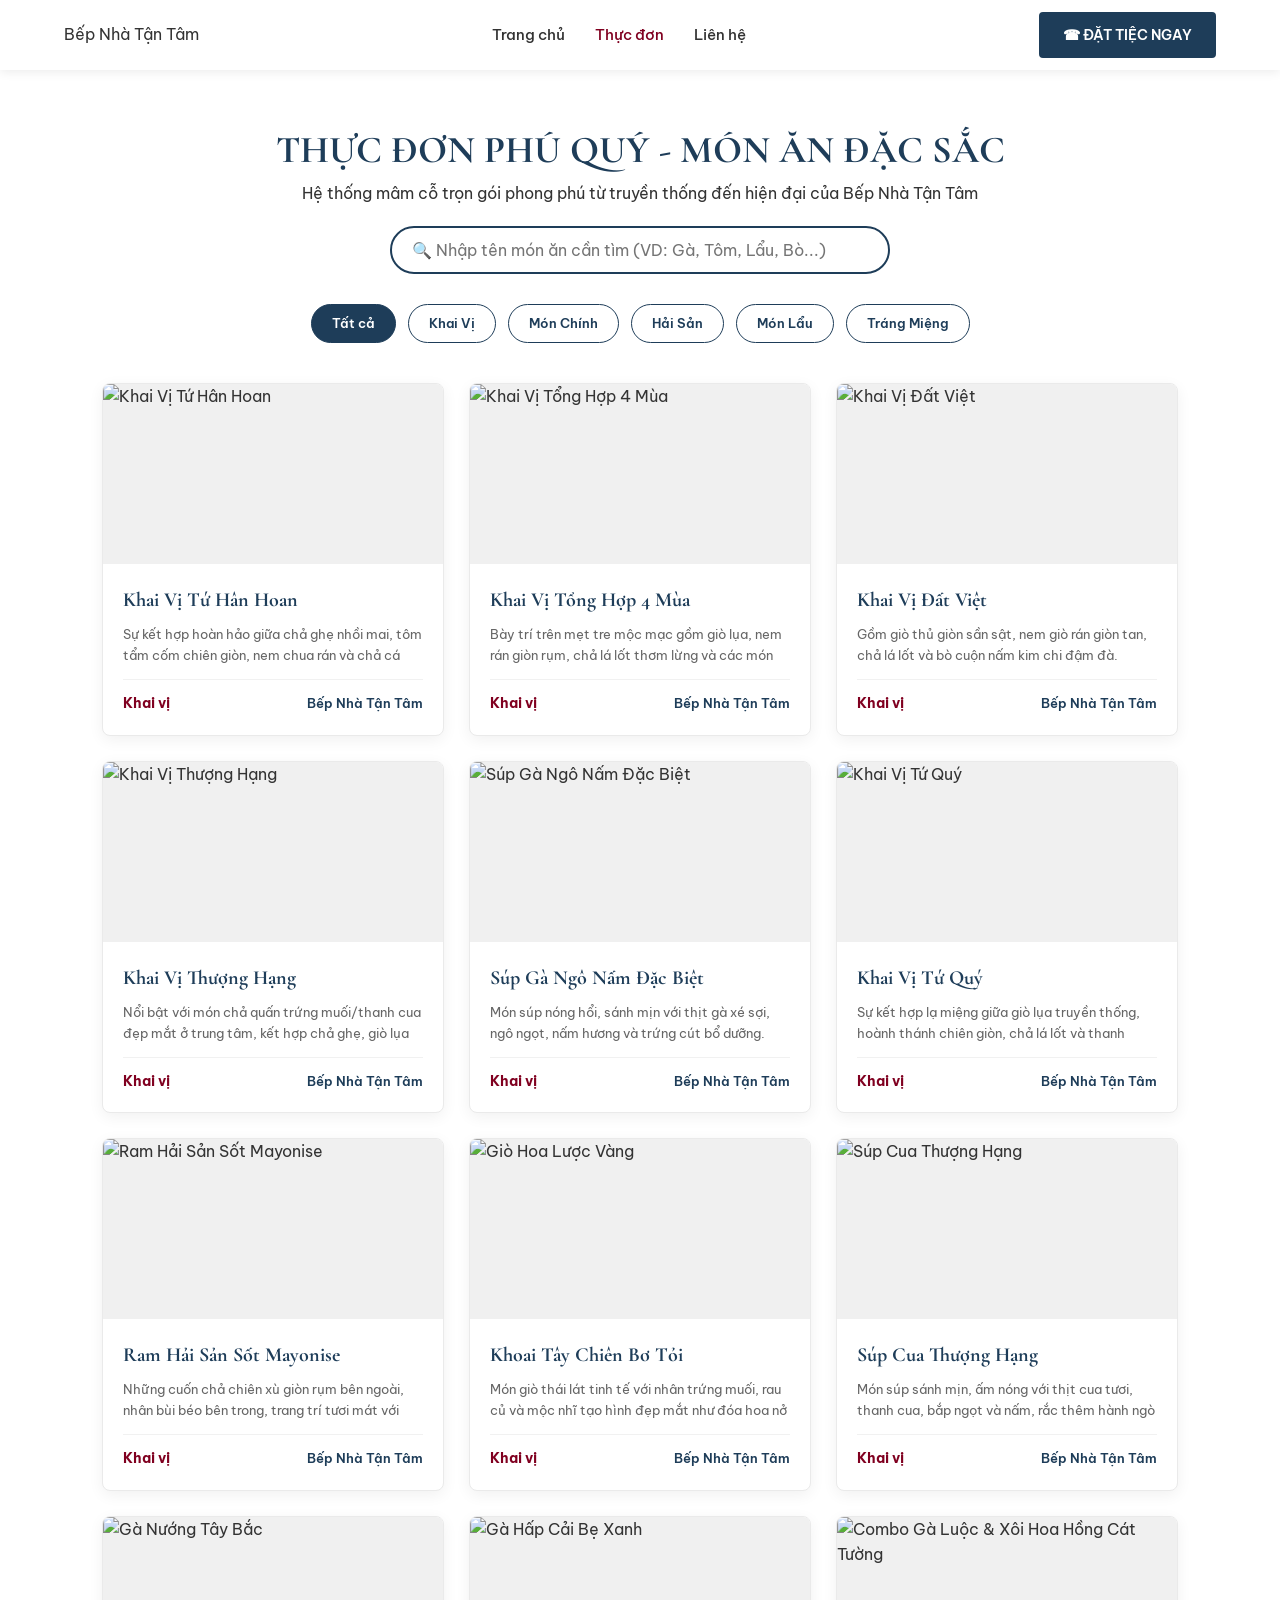
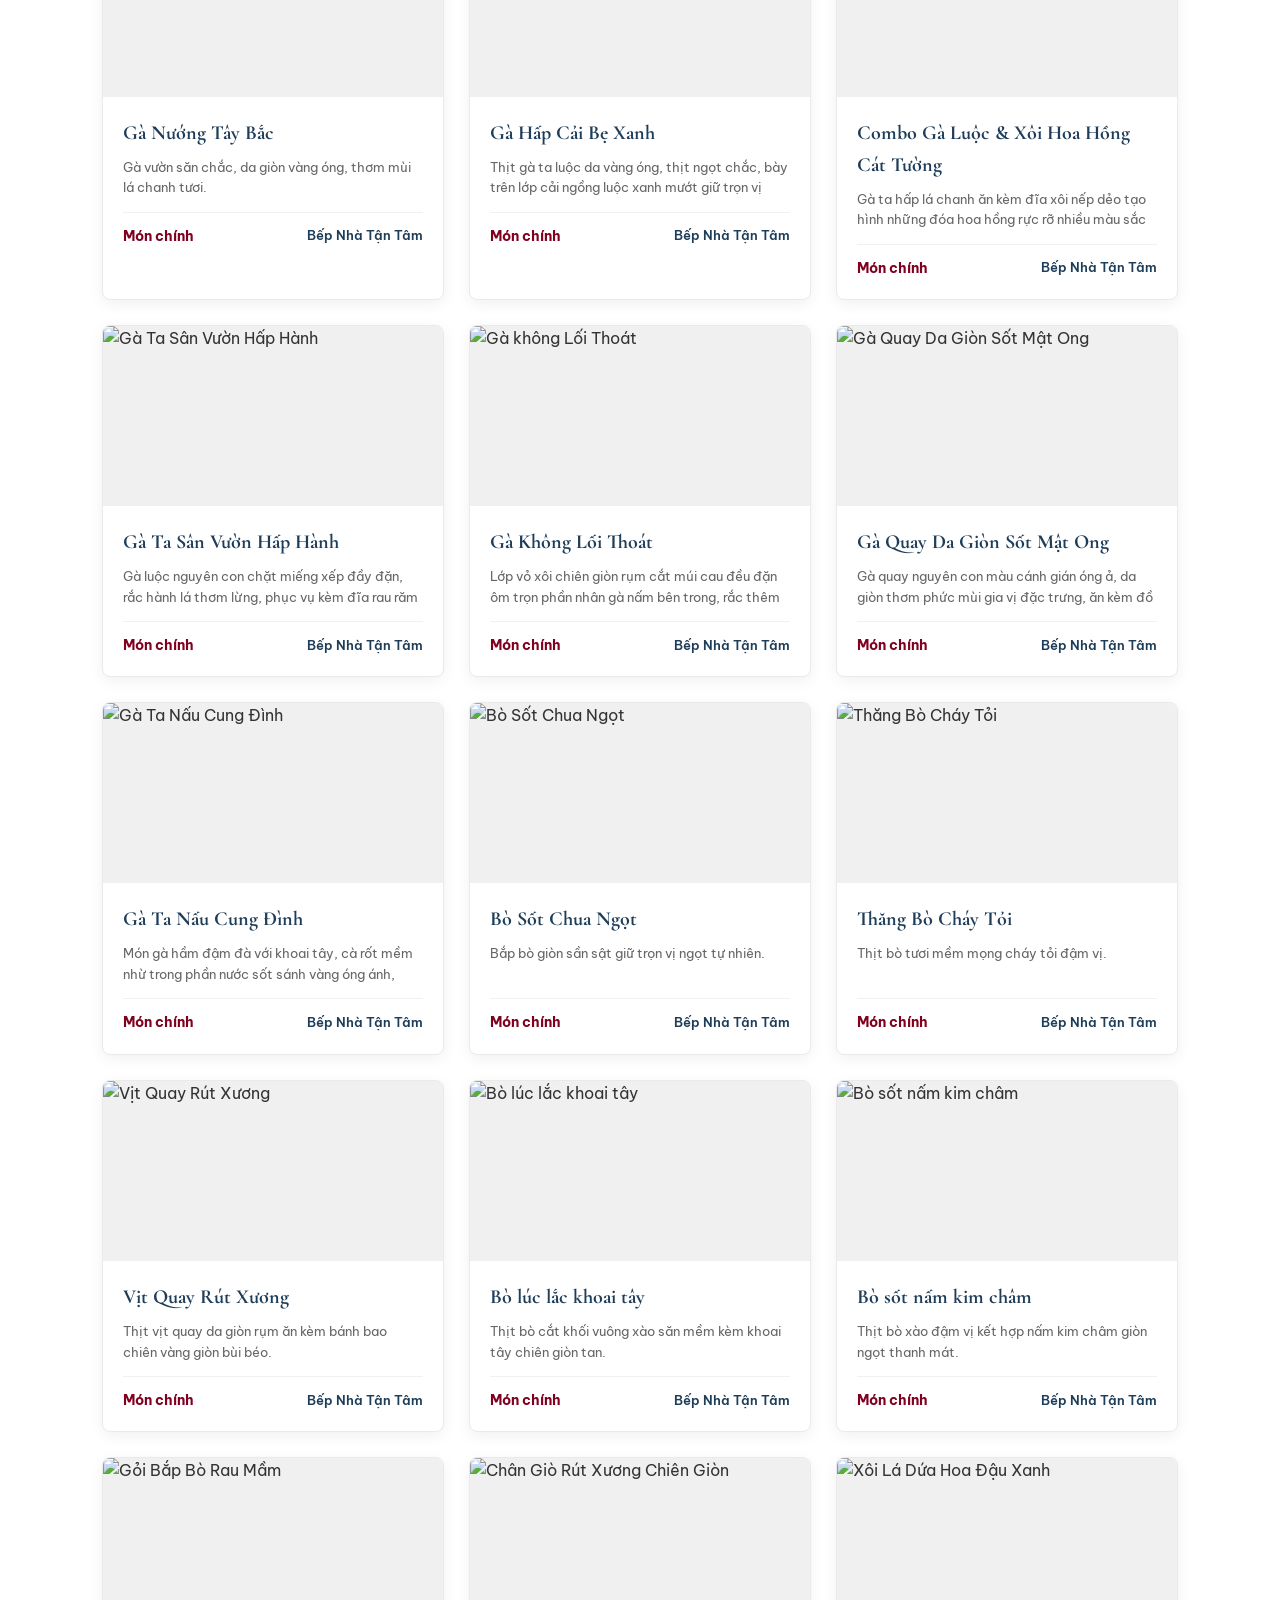
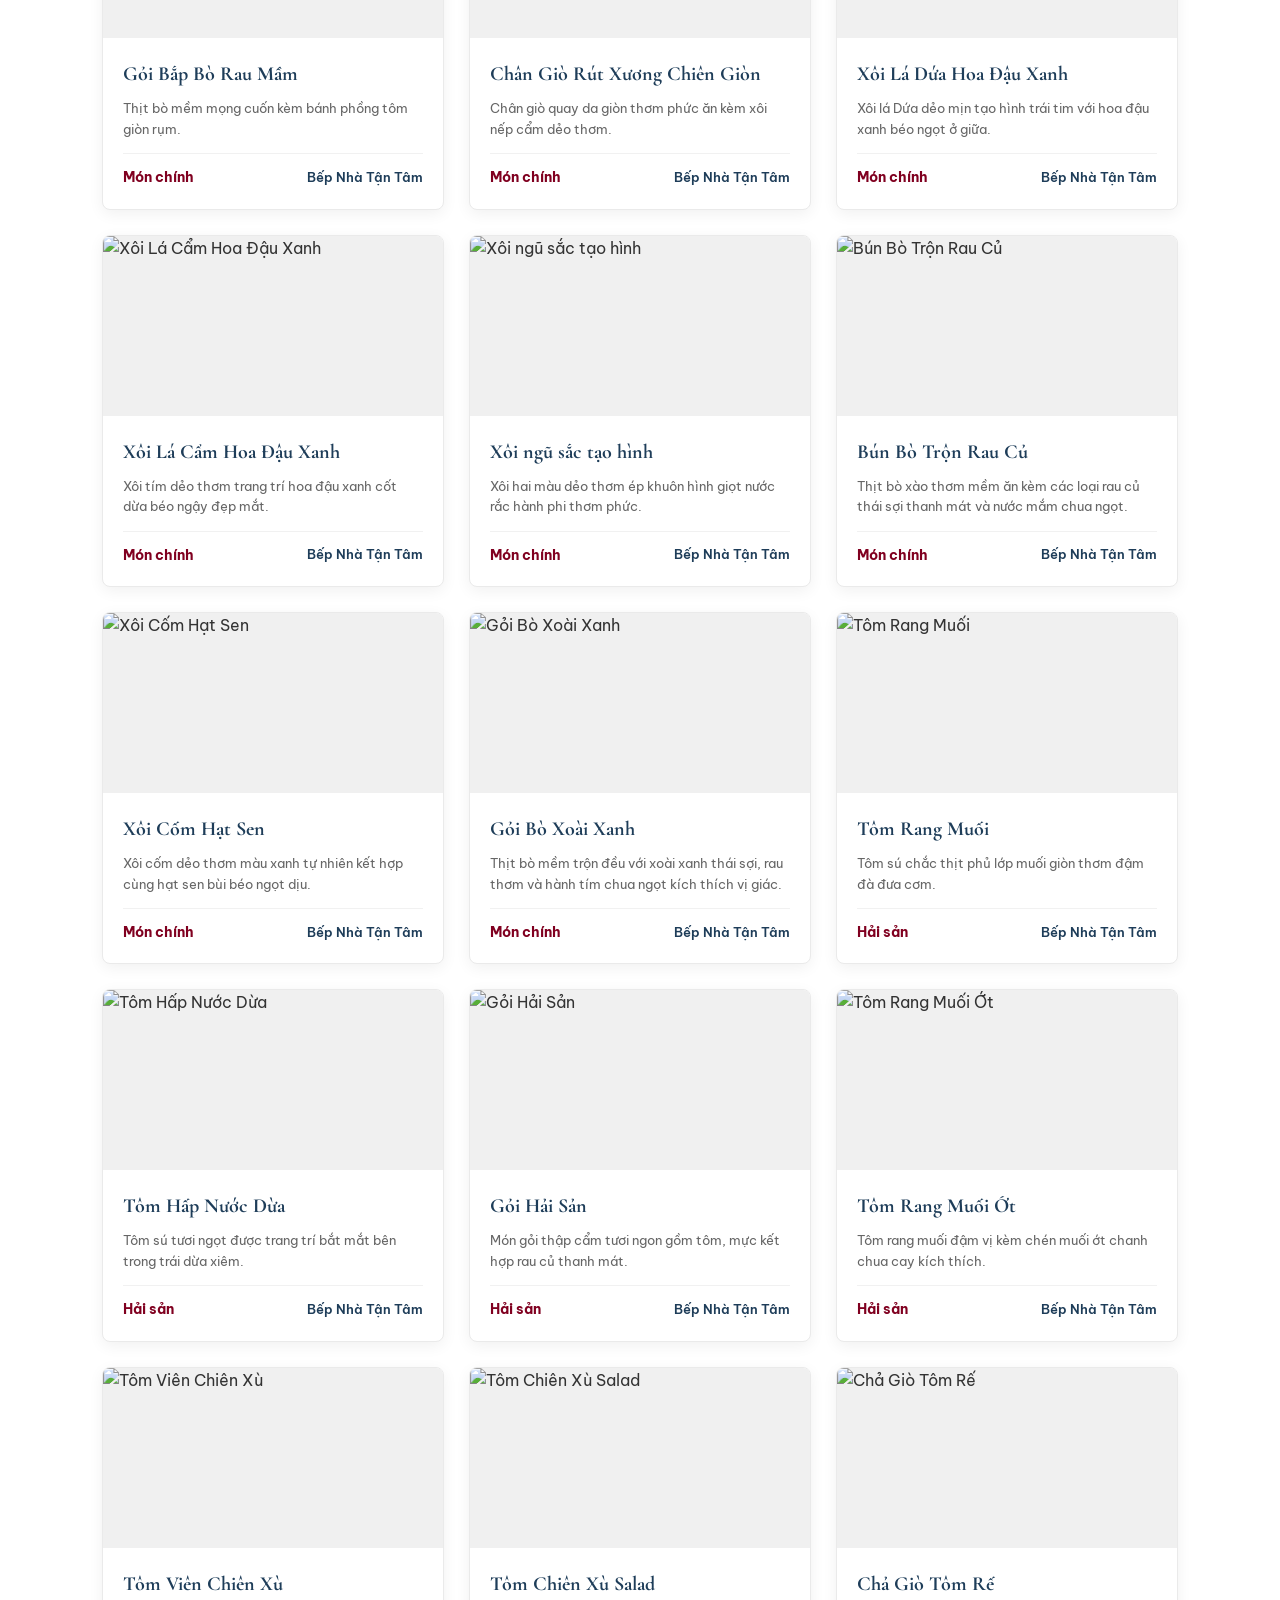
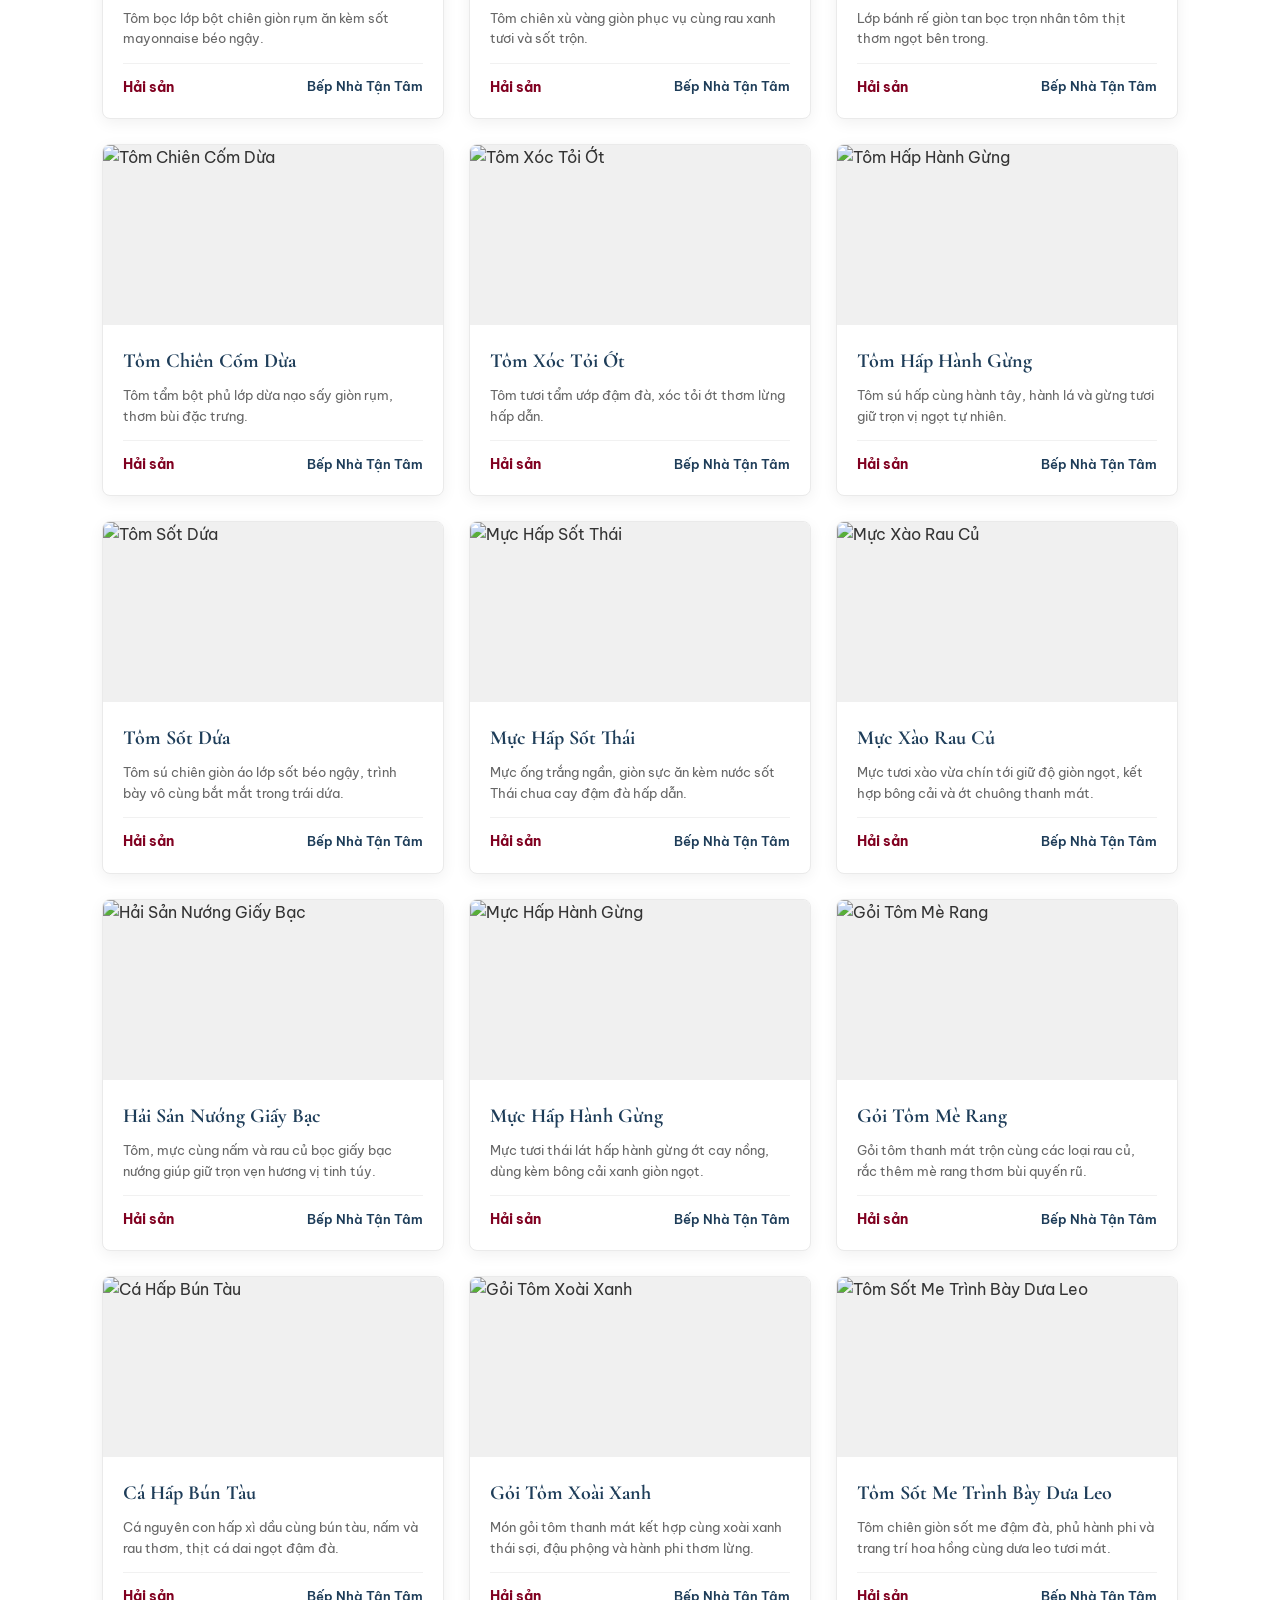
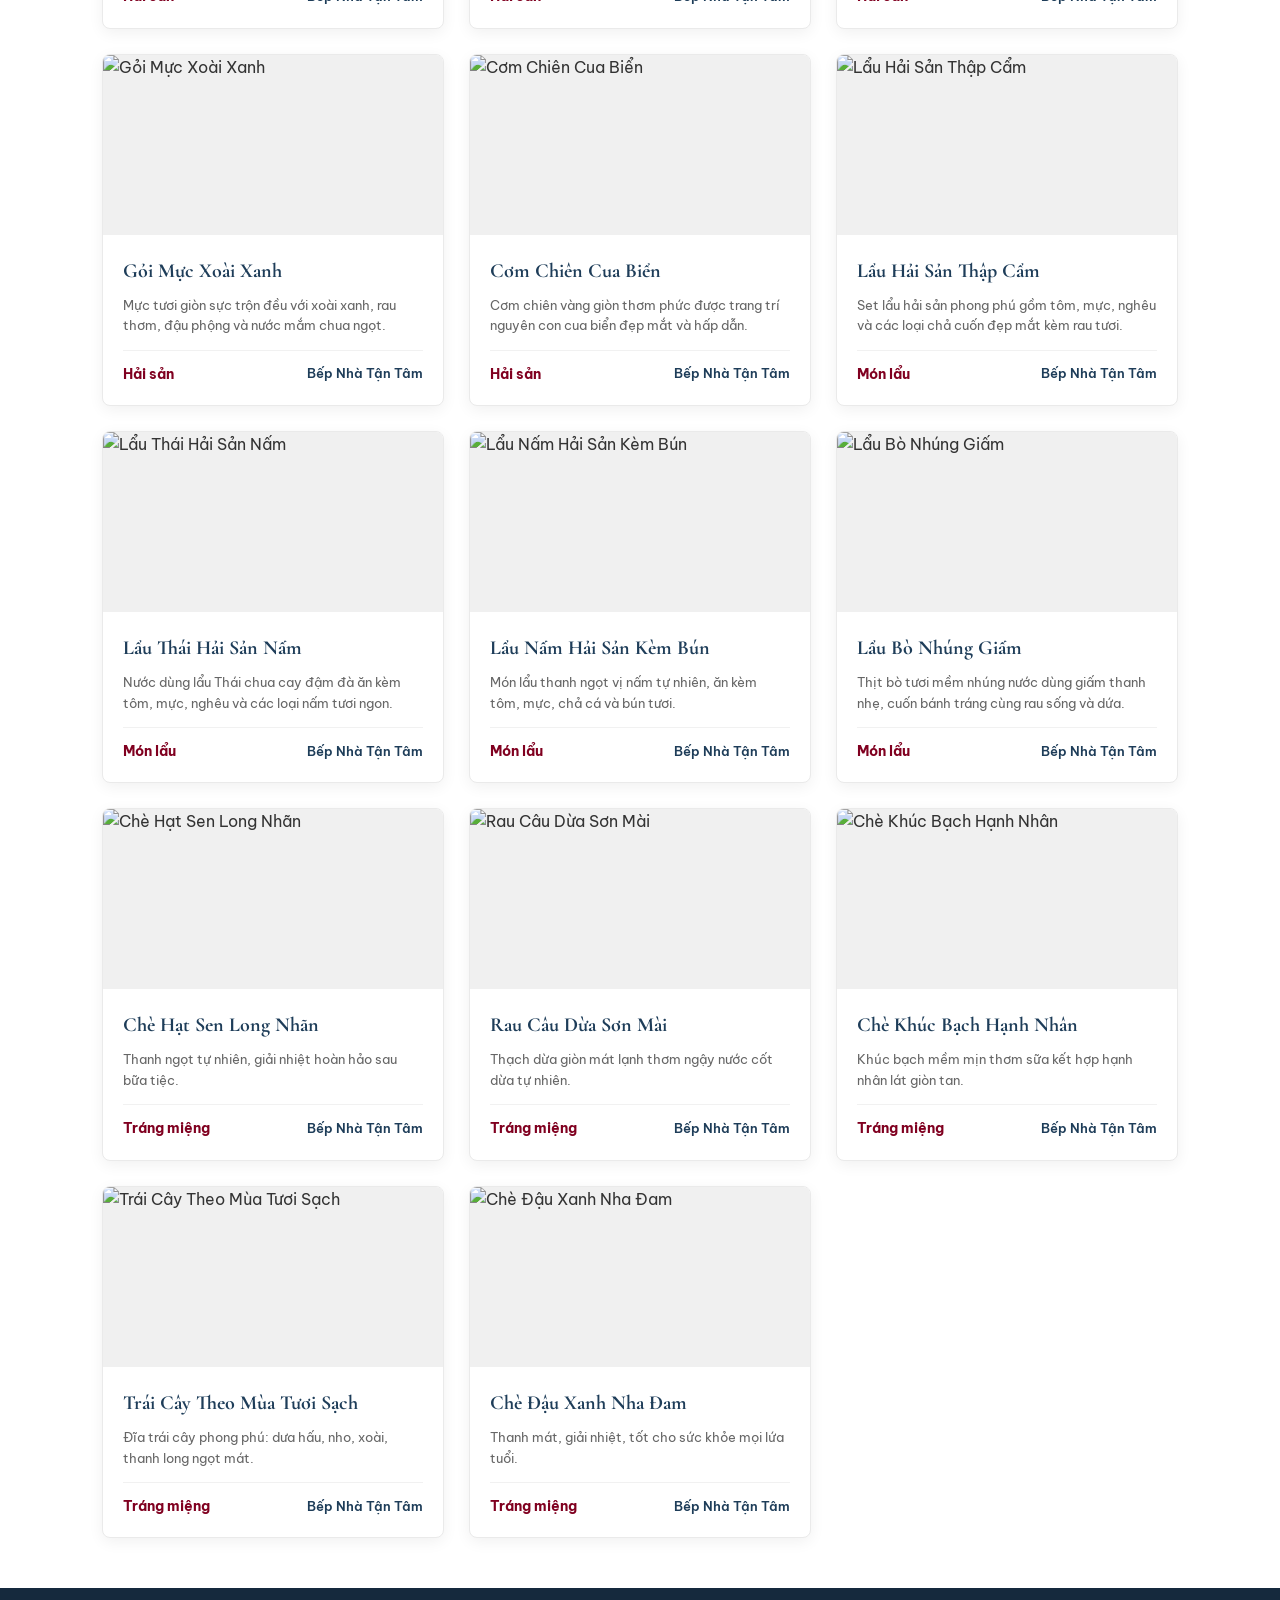
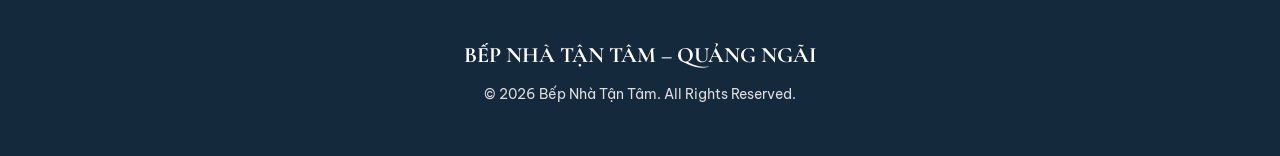
==== thucdon.html @ 226e190c "Add files via upload" ====
<!DOCTYPE html>
<html lang="vi">
<head>
    <meta charset="UTF-8">
    <meta name="viewport" content="width=device-width, initial-scale=1.0">
    <title>Thực Đơn Món Ăn - Bếp Nhà Tận Tâm</title>
    <link href="https://fonts.googleapis.com/css2?family=Cormorant+Garamond:ital,wght@0,600;0,700;1,400&family=Be+Vietnam+Pro:wght@400;500;600;700&display=swap" rel="stylesheet">
    <link rel="stylesheet" href="style.css">
    <style>
        .search-box-wrap {
            text-align: center;
            margin-bottom: 30px;
        }
        .search-input {
            width: 100%;
            max-width: 500px;
            padding: 12px 20px;
            font-size: 16px;
            border: 2px solid var(--wood-brown);
            border-radius: 30px;
            outline: none;
            background-color: white;
            font-family: 'Be Vietnam Pro', sans-serif;
        }
    </style>
</head>
<body>

    <!-- Header -->
    <header>
        <div class="logo" onclick="location.href='index.html'">Bếp Nhà Tận Tâm</div>
        <nav>
            <ul>
                <li><a href="index.html">Trang chủ</a></li>
                <li><a href="thucdon.html" style="color: var(--burgundy);">Thực đơn </a></li>
                <li><a href="index.html#lien-he">Liên hệ</a></li>
            </ul>
        </nav>
        <a href="thucdon.html" class="cta-btn">☎ ĐẶT TIỆC NGAY</a>
    </header>

    <!-- Section Thực Đơn -->
    <section class="menu-section" style="margin-top: 70px;">
        <div class="section-title">
            <h2>THỰC ĐƠN PHÚ QUÝ - MÓN ĂN ĐẶC SẮC</h2>
            <p>Hệ thống mâm cỗ trọn gói phong phú từ truyền thống đến hiện đại của Bếp Nhà Tận Tâm</p>
        </div>
        
        <!-- Ô tìm kiếm món ăn nhanh -->
        <div class="search-box-wrap">
            <input type="text" id="searchDish" class="search-input" placeholder="🔍 Nhập tên món ăn cần tìm (VD: Gà, Tôm, Lẩu, Bò...)" onkeyup="filterDishes()">
        </div>

        <!-- Các nút lọc danh mục nhóm món -->
        <div class="menu-tabs">
            <button class="tab-btn active" onclick="filterCategory('all', this)">Tất cả </button>
            <button class="tab-btn" onclick="filterCategory('khaivi', this)">Khai Vị</button>
            <button class="tab-btn" onclick="filterCategory('monchinh', this)">Món Chính</button>
            <button class="tab-btn" onclick="filterCategory('haisan', this)">Hải Sản</button>
            <button class="tab-btn" onclick="filterCategory('monlau', this)">Món Lẩu</button>
            <button class="tab-btn" onclick="filterCategory('trangmieng', this)">Tráng Miệng</button>
        </div>

        <!-- Lưới danh sách 100+ món ăn -->
        <div class="menu-grid" id="menuGrid">
            
            <!-- NHÓM KHAI VỊ (1 đến 18) -->
            <div class="menu-item-card" data-category="khaivi"><div class="menu-img-wrap"><img src="images/mon_khaivi_1.jpg" alt="Khai Vị Tứ Hân Hoan" onclick="openLightbox(this.src)" style="cursor: pointer;"></div><div class="menu-content"><h4>Khai Vị Tứ Hân Hoan</h4><p>Sự kết hợp hoàn hảo giữa chả ghẹ nhồi mai, tôm tẩm cốm chiên giòn, nem chua rán và chả cá thác lác ống tre, ăn kèm sốt chua ngọt.</p><div class="menu-footer"><span class="price">Khai vị</span><span style="font-size: 13px; font-weight: 600; color: var(--wood-brown);">Bếp Nhà Tận Tâm</span></div></div></div>
            <div class="menu-item-card" data-category="khaivi"><div class="menu-img-wrap"><img src="images/mon_khaivi_2.jpg" alt="Khai Vị Tổng Hợp 4 Mùa"></div><div class="menu-content"><h4>Khai Vị Tổng Hợp 4 Mùa</h4><p>Bày trí trên mẹt tre mộc mạc gồm giò lụa, nem rán giòn rụm, chả lá lốt thơm lừng và các món chiên xù đặc sắc.</p><div class="menu-footer"><span class="price">Khai vị</span><span style="font-size: 13px; font-weight: 600; color: var(--wood-brown);">Bếp Nhà Tận Tâm</span></div></div></div>
            <div class="menu-item-card" data-category="khaivi"><div class="menu-img-wrap"><img src="images/mon_khaivi_3.jpg" alt="Khai Vị Đất Việt"></div><div class="menu-content"><h4>Khai Vị Đất Việt</h4><p>Gồm giò thủ giòn sần sật, nem giò rán giòn tan, chả lá lốt và bò cuộn nấm kim chi đậm đà.</p><div class="menu-footer"><span class="price">Khai vị</span><span style="font-size: 13px; font-weight: 600; color: var(--wood-brown);">Bếp Nhà Tận Tâm</span></div></div></div>
            <div class="menu-item-card" data-category="khaivi"><div class="menu-img-wrap"><img src="images/mon_khaivi_4.jpg" alt="Khai Vị Thượng Hạng"></div><div class="menu-content"><h4>Khai Vị Thượng Hạng</h4><p>Nổi bật với món chả quấn trứng muối/thanh cua đẹp mắt ở trung tâm, kết hợp chả ghẹ, giò lụa và nem rán truyền thống.</p><div class="menu-footer"><span class="price">Khai vị</span><span style="font-size: 13px; font-weight: 600; color: var(--wood-brown);">Bếp Nhà Tận Tâm</span></div></div></div>
            <div class="menu-item-card" data-category="khaivi"><div class="menu-img-wrap"><img src="images/mon_khaivi_5.jpg" alt="Súp Gà Ngô Nấm Đặc Biệt"></div><div class="menu-content"><h4>Súp Gà Ngô Nấm Đặc Biệt</h4><p>Món súp nóng hổi, sánh mịn với thịt gà xé sợi, ngô ngọt, nấm hương và trứng cút bổ dưỡng.</p><div class="menu-footer"><span class="price">Khai vị</span><span style="font-size: 13px; font-weight: 600; color: var(--wood-brown);">Bếp Nhà Tận Tâm</span></div></div></div>
            <div class="menu-item-card" data-category="khaivi"><div class="menu-img-wrap"><img src="images/mon_khaivi_6.jpg" alt="Khai Vị Tứ Quý"></div><div class="menu-content"><h4>Khai Vị Tứ Quý</h4><p>Sự kết hợp lạ miệng giữa giò lụa truyền thống, hoành thánh chiên giòn, chả lá lốt và thanh cua/phô mai que chiên xù vàng rộm.</p><div class="menu-footer"><span class="price">Khai vị</span><span style="font-size: 13px; font-weight: 600; color: var(--wood-brown);">Bếp Nhà Tận Tâm</span></div></div></div>
            <div class="menu-item-card" data-category="khaivi"><div class="menu-img-wrap"><img src="images/mon_khaivi_7.jpg" alt="Ram Hải Sản Sốt Mayonise"></div><div class="menu-content"><h4>Ram Hải Sản Sốt Mayonise</h4><p>Những cuốn chả chiên xù giòn rụm bên ngoài, nhân bùi béo bên trong, trang trí tươi mát với dưa leo.</p><div class="menu-footer"><span class="price">Khai vị</span><span style="font-size: 13px; font-weight: 600; color: var(--wood-brown);">Bếp Nhà Tận Tâm</span></div></div></div>
            <div class="menu-item-card" data-category="khaivi"><div class="menu-img-wrap"><img src="images/mon_khaivi_8.jpg" alt="Giò Hoa Lược Vàng"></div><div class="menu-content"><h4>Khoai Tây Chiên Bơ Tỏi</h4><p>Món giò thái lát tinh tế với nhân trứng muối, rau củ và mộc nhĩ tạo hình đẹp mắt như đóa hoa nở rộ trên đĩa xanh.</p><div class="menu-footer"><span class="price">Khai vị</span><span style="font-size: 13px; font-weight: 600; color: var(--wood-brown);">Bếp Nhà Tận Tâm</span></div></div></div>
            <div class="menu-item-card" data-category="khaivi"><div class="menu-img-wrap"><img src="images/mon_khaivi_9.jpg" alt="Súp Cua Thượng Hạng"></div><div class="menu-content"><h4>Súp Cua Thượng Hạng</h4><p>Món súp sánh mịn, ấm nóng với thịt cua tươi, thanh cua, bắp ngọt và nấm, rắc thêm hành ngò và tiêu thơm lừng.</p><div class="menu-footer"><span class="price">Khai vị</span><span style="font-size: 13px; font-weight: 600; color: var(--wood-brown);">Bếp Nhà Tận Tâm</span></div></div></div>

            <!-- NHÓM MÓN CHÍNH (19 đến 55) -->
            <div class="menu-item-card" data-category="monchinh"><div class="menu-img-wrap"><img src="images/mon_chinh_1.jpg" alt="Gà Nướng Tây Bắc"></div><div class="menu-content"><h4>Gà Nướng Tây Bắc</h4><p>Gà vườn săn chắc, da giòn vàng óng, thơm mùi lá chanh tươi.</p><div class="menu-footer"><span class="price">Món chính</span><span style="font-size: 13px; font-weight: 600; color: var(--wood-brown);">Bếp Nhà Tận Tâm</span></div></div></div>
            <div class="menu-item-card" data-category="monchinh"><div class="menu-img-wrap"><img src="images/mon_chinh_2.jpg" alt="Gà Hấp Cải Bẹ Xanh"></div><div class="menu-content"><h4>Gà Hấp Cải Bẹ Xanh</h4><p>Thịt gà ta luộc da vàng óng, thịt ngọt chắc, bày trên lớp cải ngồng luộc xanh mướt giữ trọn vị thanh ngọt tự nhiên.</p><div class="menu-footer"><span class="price">Món chính</span><span style="font-size: 13px; font-weight: 600; color: var(--wood-brown);">Bếp Nhà Tận Tâm</span></div></div></div>
            <div class="menu-item-card" data-category="monchinh"><div class="menu-img-wrap"><img src="images/mon_chinh_3.jpg" alt="Combo Gà Luộc & Xôi Hoa Hồng Cát Tường"></div><div class="menu-content"><h4>Combo Gà Luộc & Xôi Hoa Hồng Cát Tường</h4><p>Gà ta hấp lá chanh ăn kèm đĩa xôi nếp dẻo tạo hình những đóa hoa hồng rực rỡ nhiều màu sắc (xanh, tím, vàng) vô cùng nghệ thuật.</p><div class="menu-footer"><span class="price">Món chính</span><span style="font-size: 13px; font-weight: 600; color: var(--wood-brown);">Bếp Nhà Tận Tâm</span></div></div></div>
            <div class="menu-item-card" data-category="monchinh"><div class="menu-img-wrap"><img src="images/mon_chinh_4.jpg" alt="Gà Ta Sân Vườn Hấp Hành"></div><div class="menu-content"><h4>Gà Ta Sân Vườn Hấp Hành</h4><p>Gà luộc nguyên con chặt miếng xếp đầy đặn, rắc hành lá thơm lừng, phục vụ kèm đĩa rau răm tươi và bát muối ớt chanh chuẩn vị.</p><div class="menu-footer"><span class="price">Món chính</span><span style="font-size: 13px; font-weight: 600; color: var(--wood-brown);">Bếp Nhà Tận Tâm</span></div></div></div>
            <div class="menu-item-card" data-category="monchinh"><div class="menu-img-wrap"><img src="images/mon_chinh_5.jpg" alt="Gà không Lối Thoát"></div><div class="menu-content"><h4>Gà Không Lối Thoát</h4><p>Lớp vỏ xôi chiên giòn rụm cắt múi cau đều đặn ôm trọn phần nhân gà nấm bên trong, rắc thêm đậu phộng bùi béo và hành phi.</p><div class="menu-footer"><span class="price">Món chính</span><span style="font-size: 13px; font-weight: 600; color: var(--wood-brown);">Bếp Nhà Tận Tâm</span></div></div></div>
            <div class="menu-item-card" data-category="monchinh"><div class="menu-img-wrap"><img src="images/mon_chinh_6.jpg" alt="Gà Quay Da Giòn Sốt Mật Ong"></div><div class="menu-content"><h4>Gà Quay Da Giòn Sốt Mật Ong</h4><p>Gà quay nguyên con màu cánh gián óng ả, da giòn thơm phức mùi gia vị đặc trưng, ăn kèm đồ chua, rau thơm và muối tiêu chanh ớt.</p><div class="menu-footer"><span class="price">Món chính</span><span style="font-size: 13px; font-weight: 600; color: var(--wood-brown);">Bếp Nhà Tận Tâm</span></div></div></div>
            <div class="menu-item-card" data-category="monchinh"><div class="menu-img-wrap"><img src="images/mon_chinh_7.jpg" alt="Gà Ta Nấu Cung Đình"></div><div class="menu-content"><h4>Gà Ta Nấu Cung Đình</h4><p>Món gà hầm đậm đà với khoai tây, cà rốt mềm nhừ trong phần nước sốt sánh vàng óng ánh, thơm mùi thảo mộc và nghệ tươi.</p><div class="menu-footer"><span class="price">Món chính</span><span style="font-size: 13px; font-weight: 600; color: var(--wood-brown);">Bếp Nhà Tận Tâm</span></div></div></div>
            <div class="menu-item-card" data-category="monchinh"><div class="menu-img-wrap"><img src="images/mon_chinh_8.jpg" alt="Bò Sốt Chua Ngọt"></div><div class="menu-content"><h4>Bò Sốt Chua Ngọt</h4><p>Bắp bò giòn sần sật giữ trọn vị ngọt tự nhiên.</p><div class="menu-footer"><span class="price">Món chính</span><span style="font-size: 13px; font-weight: 600; color: var(--wood-brown);">Bếp Nhà Tận Tâm</span></div></div></div>
            <div class="menu-item-card" data-category="monchinh"><div class="menu-img-wrap"><img src="images/mon_chinh_9.jpg" alt="Thăng Bò Cháy Tỏi"></div><div class="menu-content"><h4>Thăng Bò Cháy Tỏi</h4><p>Thịt bò tươi mềm mọng cháy tỏi đậm vị.</p><div class="menu-footer"><span class="price">Món chính</span><span style="font-size: 13px; font-weight: 600; color: var(--wood-brown);">Bếp Nhà Tận Tâm</span></div></div></div>
            <div class="menu-item-card" data-category="monchinh"><div class="menu-img-wrap"><img src="images/mon_chinh_10.jpg" alt="Vịt Quay Rút Xương"></div><div class="menu-content"><h4>Vịt Quay Rút Xương</h4><p>Thịt vịt quay da giòn rụm ăn kèm bánh bao chiên vàng giòn bùi béo.</p><div class="menu-footer"><span class="price">Món chính</span><span style="font-size: 13px; font-weight: 600; color: var(--wood-brown);">Bếp Nhà Tận Tâm</span></div></div></div>
            <div class="menu-item-card" data-category="monchinh"><div class="menu-img-wrap"><img src="images/mon_chinh_11.jpg" alt="Bò lúc lắc khoai tây"></div><div class="menu-content"><h4>Bò lúc lắc khoai tây</h4><p>Thịt bò cắt khối vuông xào săn mềm kèm khoai tây chiên giòn tan.</p><div class="menu-footer"><span class="price">Món chính</span><span style="font-size: 13px; font-weight: 600; color: var(--wood-brown);">Bếp Nhà Tận Tâm</span></div></div></div>
            <div class="menu-item-card" data-category="monchinh"><div class="menu-img-wrap"><img src="images/mon_chinh_12.jpg" alt="Bò sốt nấm kim châm"></div><div class="menu-content"><h4>Bò sốt nấm kim châm</h4><p>Thịt bò xào đậm vị kết hợp nấm kim châm giòn ngọt thanh mát.</p><div class="menu-footer"><span class="price">Món chính</span><span style="font-size: 13px; font-weight: 600; color: var(--wood-brown);">Bếp Nhà Tận Tâm</span></div></div></div>
            <div class="menu-item-card" data-category="monchinh"><div class="menu-img-wrap"><img src="images/mon_chinh_13.jpg" alt="Gỏi Bắp Bò Rau Mầm"></div><div class="menu-content"><h4>Gỏi Bắp Bò Rau Mầm</h4><p>Thịt bò mềm mọng cuốn kèm bánh phồng tôm giòn rụm.</p><div class="menu-footer"><span class="price">Món chính</span><span style="font-size: 13px; font-weight: 600; color: var(--wood-brown);">Bếp Nhà Tận Tâm</span></div></div></div>
            <div class="menu-item-card" data-category="monchinh"><div class="menu-img-wrap"><img src="images/mon_chinh_14.jpg" alt="Chân Giò Rút Xương Chiên Giòn"></div><div class="menu-content"><h4>Chân Giò Rút Xương Chiên Giòn</h4><p>Chân giò quay da giòn thơm phức ăn kèm xôi nếp cẩm dẻo thơm.</p><div class="menu-footer"><span class="price">Món chính</span><span style="font-size: 13px; font-weight: 600; color: var(--wood-brown);">Bếp Nhà Tận Tâm</span></div></div></div>
            <div class="menu-item-card" data-category="monchinh"><div class="menu-img-wrap"><img src="images/mon_chinh_15.jpg" alt="Xôi Lá Dứa Hoa Đậu Xanh"></div><div class="menu-content"><h4>Xôi Lá Dứa Hoa Đậu Xanh</h4><p>Xôi lá Dứa dẻo mịn tạo hình trái tim với hoa đậu xanh béo ngọt ở giữa.</p><div class="menu-footer"><span class="price">Món chính</span><span style="font-size: 13px; font-weight: 600; color: var(--wood-brown);">Bếp Nhà Tận Tâm</span></div></div></div>
            <div class="menu-item-card" data-category="monchinh"><div class="menu-img-wrap"><img src="images/mon_chinh_16.jpg" alt="Xôi Lá Cẩm Hoa Đậu Xanh"></div><div class="menu-content"><h4>Xôi Lá Cẩm Hoa Đậu Xanh</h4><p>Xôi tím dẻo thơm trang trí hoa đậu xanh cốt dừa béo ngậy đẹp mắt.</p><div class="menu-footer"><span class="price">Món chính</span><span style="font-size: 13px; font-weight: 600; color: var(--wood-brown);">Bếp Nhà Tận Tâm</span></div></div></div>
            <div class="menu-item-card" data-category="monchinh"><div class="menu-img-wrap"><img src="images/mon_chinh_17.jpg" alt="Xôi ngũ sắc tạo hình"></div><div class="menu-content"><h4>Xôi ngũ sắc tạo hình</h4><p>Xôi hai màu dẻo thơm ép khuôn hình giọt nước rắc hành phi thơm phức.</p><div class="menu-footer"><span class="price">Món chính</span><span style="font-size: 13px; font-weight: 600; color: var(--wood-brown);">Bếp Nhà Tận Tâm</span></div></div></div>
            <div class="menu-item-card" data-category="monchinh"><div class="menu-img-wrap"><img src="images/mon_chinh_18.jpg" alt="Bún Bò Trộn Rau Củ"></div><div class="menu-content"><h4>Bún Bò Trộn Rau Củ</h4><p>Thịt bò xào thơm mềm ăn kèm các loại rau củ thái sợi thanh mát và nước mắm chua ngọt.</p><div class="menu-footer"><span class="price">Món chính</span><span style="font-size: 13px; font-weight: 600; color: var(--wood-brown);">Bếp Nhà Tận Tâm</span></div></div></div>
            <div class="menu-item-card" data-category="monchinh"><div class="menu-img-wrap"><img src="images/mon_chinh_19.jpg" alt="Xôi Cốm Hạt Sen"></div><div class="menu-content"><h4>Xôi Cốm Hạt Sen</h4><p>Xôi cốm dẻo thơm màu xanh tự nhiên kết hợp cùng hạt sen bùi béo ngọt dịu.</p><div class="menu-footer"><span class="price">Món chính</span><span style="font-size: 13px; font-weight: 600; color: var(--wood-brown);">Bếp Nhà Tận Tâm</span></div></div></div>
            <div class="menu-item-card" data-category="monchinh"><div class="menu-img-wrap"><img src="images/mon_chinh_20.jpg" alt="Gỏi Bò Xoài Xanh"></div><div class="menu-content"><h4>Gỏi Bò Xoài Xanh</h4><p>Thịt bò mềm trộn đều với xoài xanh thái sợi, rau thơm và hành tím chua ngọt kích thích vị giác.</p><div class="menu-footer"><span class="price">Món chính</span><span style="font-size: 13px; font-weight: 600; color: var(--wood-brown);">Bếp Nhà Tận Tâm</span></div></div></div>

            <!-- NHÓM HẢI SẢN (56 đến 75) -->
            <div class="menu-item-card" data-category="haisan"><div class="menu-img-wrap"><img src="images/mon_haisan_1.jpg" alt="Tôm Rang Muối"></div><div class="menu-content"><h4>Tôm Rang Muối</h4><p>Tôm sú chắc thịt phủ lớp muối giòn thơm đậm đà đưa cơm.</p><div class="menu-footer"><span class="price">Hải sản</span><span style="font-size: 13px; font-weight: 600; color: var(--wood-brown);">Bếp Nhà Tận Tâm</span></div></div></div>
            <div class="menu-item-card" data-category="haisan"><div class="menu-img-wrap"><img src="images/mon_haisan_2.jpg" alt="Tôm Hấp Nước Dừa"></div><div class="menu-content"><h4>Tôm Hấp Nước Dừa</h4><p>Tôm sú tươi ngọt được trang trí bắt mắt bên trong trái dừa xiêm.</p><div class="menu-footer"><span class="price">Hải sản</span><span style="font-size: 13px; font-weight: 600; color: var(--wood-brown);">Bếp Nhà Tận Tâm</span></div></div></div>
            <div class="menu-item-card" data-category="haisan"><div class="menu-img-wrap"><img src="images/mon_haisan_3.jpg" alt="Gỏi Hải Sản"></div><div class="menu-content"><h4>Gỏi Hải Sản</h4><p>Món gỏi thập cẩm tươi ngon gồm tôm, mực kết hợp rau củ thanh mát.</p><div class="menu-footer"><span class="price">Hải sản</span><span style="font-size: 13px; font-weight: 600; color: var(--wood-brown);">Bếp Nhà Tận Tâm</span></div></div></div>
            <div class="menu-item-card" data-category="haisan"><div class="menu-img-wrap"><img src="images/mon_haisan_4.jpg" alt="Tôm Rang Muối Ớt"></div><div class="menu-content"><h4>Tôm Rang Muối Ớt</h4><p>Tôm rang muối đậm vị kèm chén muối ớt chanh chua cay kích thích.</p><div class="menu-footer"><span class="price">Hải sản</span><span style="font-size: 13px; font-weight: 600; color: var(--wood-brown);">Bếp Nhà Tận Tâm</span></div></div></div>
            <div class="menu-item-card" data-category="haisan"><div class="menu-img-wrap"><img src="images/mon_haisan_5.jpg" alt="Tôm Viên Chiên Xù"></div><div class="menu-content"><h4>Tôm Viên Chiên Xù</h4><p>Tôm bọc lớp bột chiên giòn rụm ăn kèm sốt mayonnaise béo ngậy.</p><div class="menu-footer"><span class="price">Hải sản</span><span style="font-size: 13px; font-weight: 600; color: var(--wood-brown);">Bếp Nhà Tận Tâm</span></div></div></div>
            <div class="menu-item-card" data-category="haisan"><div class="menu-img-wrap"><img src="images/mon_haisan_6.jpg" alt="Tôm Chiên Xù Salad"></div><div class="menu-content"><h4>Tôm Chiên Xù Salad</h4><p>Tôm chiên xù vàng giòn phục vụ cùng rau xanh tươi và sốt trộn.</p><div class="menu-footer"><span class="price">Hải sản</span><span style="font-size: 13px; font-weight: 600; color: var(--wood-brown);">Bếp Nhà Tận Tâm</span></div></div></div>
            <div class="menu-item-card" data-category="haisan"><div class="menu-img-wrap"><img src="images/mon_haisan_7.jpg" alt="Chả Giò Tôm Rế"></div><div class="menu-content"><h4>Chả Giò Tôm Rế</h4><p>Lớp bánh rế giòn tan bọc trọn nhân tôm thịt thơm ngọt bên trong.</p><div class="menu-footer"><span class="price">Hải sản</span><span style="font-size: 13px; font-weight: 600; color: var(--wood-brown);">Bếp Nhà Tận Tâm</span></div></div></div>
            <div class="menu-item-card" data-category="haisan"><div class="menu-img-wrap"><img src="images/mon_haisan_8.jpg" alt="Tôm Chiên Cốm Dừa"></div><div class="menu-content"><h4>Tôm Chiên Cốm Dừa</h4><p>Tôm tẩm bột phủ lớp dừa nạo sấy giòn rụm, thơm bùi đặc trưng.</p><div class="menu-footer"><span class="price">Hải sản</span><span style="font-size: 13px; font-weight: 600; color: var(--wood-brown);">Bếp Nhà Tận Tâm</span></div></div></div>
            <div class="menu-item-card" data-category="haisan"><div class="menu-img-wrap"><img src="images/mon_haisan_9.jpg" alt="Tôm Xóc Tỏi Ớt"></div><div class="menu-content"><h4>Tôm Xóc Tỏi Ớt</h4><p>Tôm tươi tẩm ướp đậm đà, xóc tỏi ớt thơm lừng hấp dẫn.</p><div class="menu-footer"><span class="price">Hải sản</span><span style="font-size: 13px; font-weight: 600; color: var(--wood-brown);">Bếp Nhà Tận Tâm</span></div></div></div>
            <div class="menu-item-card" data-category="haisan"><div class="menu-img-wrap"><img src="images/mon_haisan_10.jpg" alt="Tôm Hấp Hành Gừng"></div><div class="menu-content"><h4>Tôm Hấp Hành Gừng</h4><p>Tôm sú hấp cùng hành tây, hành lá và gừng tươi giữ trọn vị ngọt tự nhiên.</p><div class="menu-footer"><span class="price">Hải sản</span><span style="font-size: 13px; font-weight: 600; color: var(--wood-brown);">Bếp Nhà Tận Tâm</span></div></div></div>
            <div class="menu-item-card" data-category="haisan"><div class="menu-img-wrap"><img src="images/mon_haisan_11.jpg" alt="Tôm Sốt Dứa"></div><div class="menu-content"><h4>Tôm Sốt Dứa</h4><p>Tôm sú chiên giòn áo lớp sốt béo ngậy, trình bày vô cùng bắt mắt trong trái dứa.</p><div class="menu-footer"><span class="price">Hải sản</span><span style="font-size: 13px; font-weight: 600; color: var(--wood-brown);">Bếp Nhà Tận Tâm</span></div></div></div>
            <div class="menu-item-card" data-category="haisan"><div class="menu-img-wrap"><img src="images/mon_haisan_12.jpg" alt="Mực Hấp Sốt Thái"></div><div class="menu-content"><h4>Mực Hấp Sốt Thái</h4><p>Mực ống trắng ngần, giòn sực ăn kèm nước sốt Thái chua cay đậm đà hấp dẫn.</p><div class="menu-footer"><span class="price">Hải sản</span><span style="font-size: 13px; font-weight: 600; color: var(--wood-brown);">Bếp Nhà Tận Tâm</span></div></div></div>
            <div class="menu-item-card" data-category="haisan"><div class="menu-img-wrap"><img src="images/mon_haisan_13.jpg" alt="Mực Xào Rau Củ"></div><div class="menu-content"><h4>Mực Xào Rau Củ</h4><p>Mực tươi xào vừa chín tới giữ độ giòn ngọt, kết hợp bông cải và ớt chuông thanh mát.</p><div class="menu-footer"><span class="price">Hải sản</span><span style="font-size: 13px; font-weight: 600; color: var(--wood-brown);">Bếp Nhà Tận Tâm</span></div></div></div>
            <div class="menu-item-card" data-category="haisan"><div class="menu-img-wrap"><img src="images/mon_haisan_14.jpg" alt="Hải Sản Nướng Giấy Bạc"></div><div class="menu-content"><h4>Hải Sản Nướng Giấy Bạc</h4><p>Tôm, mực cùng nấm và rau củ bọc giấy bạc nướng giúp giữ trọn vẹn hương vị tinh túy.</p><div class="menu-footer"><span class="price">Hải sản</span><span style="font-size: 13px; font-weight: 600; color: var(--wood-brown);">Bếp Nhà Tận Tâm</span></div></div></div>
            <div class="menu-item-card" data-category="haisan"><div class="menu-img-wrap"><img src="images/mon_haisan_15.jpg" alt="Mực Hấp Hành Gừng"></div><div class="menu-content"><h4>Mực Hấp Hành Gừng</h4><p>Mực tươi thái lát hấp hành gừng ớt cay nồng, dùng kèm bông cải xanh giòn ngọt.</p><div class="menu-footer"><span class="price">Hải sản</span><span style="font-size: 13px; font-weight: 600; color: var(--wood-brown);">Bếp Nhà Tận Tâm</span></div></div></div>
            <div class="menu-item-card" data-category="haisan"><div class="menu-img-wrap"><img src="images/mon_haisan_16.jpg" alt="Gỏi Tôm Mè Rang"></div><div class="menu-content"><h4>Gỏi Tôm Mè Rang</h4><p>Gỏi tôm thanh mát trộn cùng các loại rau củ, rắc thêm mè rang thơm bùi quyến rũ.</p><div class="menu-footer"><span class="price">Hải sản</span><span style="font-size: 13px; font-weight: 600; color: var(--wood-brown);">Bếp Nhà Tận Tâm</span></div></div></div>
            <div class="menu-item-card" data-category="haisan"><div class="menu-img-wrap"><img src="images/mon_haisan_17.jpg" alt="Cá Hấp Bún Tàu"></div><div class="menu-content"><h4>Cá Hấp Bún Tàu</h4><p>Cá nguyên con hấp xì dầu cùng bún tàu, nấm và rau thơm, thịt cá dai ngọt đậm đà.</p><div class="menu-footer"><span class="price">Hải sản</span><span style="font-size: 13px; font-weight: 600; color: var(--wood-brown);">Bếp Nhà Tận Tâm</span></div></div></div>
            <div class="menu-item-card" data-category="haisan"><div class="menu-img-wrap"><img src="images/mon_haisan_18.jpg" alt="Gỏi Tôm Xoài Xanh"></div><div class="menu-content"><h4>Gỏi Tôm Xoài Xanh</h4><p>Món gỏi tôm thanh mát kết hợp cùng xoài xanh thái sợi, đậu phộng và hành phi thơm lừng.</p><div class="menu-footer"><span class="price">Hải sản</span><span style="font-size: 13px; font-weight: 600; color: var(--wood-brown);">Bếp Nhà Tận Tâm</span></div></div></div>
            <div class="menu-item-card" data-category="haisan"><div class="menu-img-wrap"><img src="images/mon_haisan_19.jpg" alt="Tôm Sốt Me Trình Bày Dưa Leo"></div><div class="menu-content"><h4>Tôm Sốt Me Trình Bày Dưa Leo</h4><p>Tôm chiên giòn sốt me đậm đà, phủ hành phi và trang trí hoa hồng cùng dưa leo tươi mát.</p><div class="menu-footer"><span class="price">Hải sản</span><span style="font-size: 13px; font-weight: 600; color: var(--wood-brown);">Bếp Nhà Tận Tâm</span></div></div></div>
            <div class="menu-item-card" data-category="haisan"><div class="menu-img-wrap"><img src="images/mon_haisan_20.jpg" alt="Gỏi Mực Xoài Xanh"></div><div class="menu-content"><h4>Gỏi Mực Xoài Xanh</h4><p>Mực tươi giòn sực trộn đều với xoài xanh, rau thơm, đậu phộng và nước mắm chua ngọt.</p><div class="menu-footer"><span class="price">Hải sản</span><span style="font-size: 13px; font-weight: 600; color: var(--wood-brown);">Bếp Nhà Tận Tâm</span></div></div></div>
            <div class="menu-item-card" data-category="haisan"><div class="menu-img-wrap"><img src="images/mon_haisan_21.jpg" alt="Cơm Chiên Cua Biển"></div><div class="menu-content"><h4>Cơm Chiên Cua Biển</h4><p>Cơm chiên vàng giòn thơm phức được trang trí nguyên con cua biển đẹp mắt và hấp dẫn.</p><div class="menu-footer"><span class="price">Hải sản</span><span style="font-size: 13px; font-weight: 600; color: var(--wood-brown);">Bếp Nhà Tận Tâm</span></div></div></div>
           
            <!-- NHÓM MÓN LẨU (76 đến 90) -->
            <div class="menu-item-card" data-category="monlau"><div class="menu-img-wrap"><img src="images/mon_lau_1.jpg" alt="Lẩu Hải Sản Thập Cẩm"></div><div class="menu-content"><h4>Lẩu Hải Sản Thập Cẩm</h4><p>Set lẩu hải sản phong phú gồm tôm, mực, nghêu và các loại chả cuốn đẹp mắt kèm rau tươi.</p><div class="menu-footer"><span class="price">Món lẩu</span><span style="font-size: 13px; font-weight: 600; color: var(--wood-brown);">Bếp Nhà Tận Tâm</span></div></div></div>
            <div class="menu-item-card" data-category="monlau"><div class="menu-img-wrap"><img src="images/mon_lau_2.jpg" alt="Lẩu Thái Hải Sản Nấm"></div><div class="menu-content"><h4>Lẩu Thái Hải Sản Nấm</h4><p>Nước dùng lẩu Thái chua cay đậm đà ăn kèm tôm, mực, nghêu và các loại nấm tươi ngon.</p><div class="menu-footer"><span class="price">Món lẩu</span><span style="font-size: 13px; font-weight: 600; color: var(--wood-brown);">Bếp Nhà Tận Tâm</span></div></div></div>
            <div class="menu-item-card" data-category="monlau"><div class="menu-img-wrap"><img src="images/mon_lau_3.jpg" alt="Lẩu Nấm Hải Sản Kèm Bún"></div><div class="menu-content"><h4>Lẩu Nấm Hải Sản Kèm Bún</h4><p>Món lẩu thanh ngọt vị nấm tự nhiên, ăn kèm tôm, mực, chả cá và bún tươi.</p><div class="menu-footer"><span class="price">Món lẩu</span><span style="font-size: 13px; font-weight: 600; color: var(--wood-brown);">Bếp Nhà Tận Tâm</span></div></div></div>
            <div class="menu-item-card" data-category="monlau"><div class="menu-img-wrap"><img src="images/mon_lau_4.jpg" alt="Lẩu Bò Nhúng Giấm"></div><div class="menu-content"><h4>Lẩu Bò Nhúng Giấm</h4><p>Thịt bò tươi mềm nhúng nước dùng giấm thanh nhẹ, cuốn bánh tráng cùng rau sống và dứa.</p><div class="menu-footer"><span class="price">Món lẩu</span><span style="font-size: 13px; font-weight: 600; color: var(--wood-brown);">Bếp Nhà Tận Tâm</span></div></div></div>
           
            <!-- NHÓM TRÁNG MIỆNG (91 đến 105) -->
            <div class="menu-item-card" data-category="trangmieng"><div class="menu-img-wrap"><img src="images/mon_trangmieng_1.jpg" alt="Chè Hạt Sen Long Nhãn"></div><div class="menu-content"><h4>Chè Hạt Sen Long Nhãn</h4><p>Thanh ngọt tự nhiên, giải nhiệt hoàn hảo sau bữa tiệc.</p><div class="menu-footer"><span class="price">Tráng miệng</span><span style="font-size: 13px; font-weight: 600; color: var(--wood-brown);">Bếp Nhà Tận Tâm</span></div></div></div>
            <div class="menu-item-card" data-category="trangmieng"><div class="menu-img-wrap"><img src="images/mon_trangmieng_2.jpg" alt="Rau Câu Dừa Sơn Mài"></div><div class="menu-content"><h4>Rau Câu Dừa Sơn Mài</h4><p>Thạch dừa giòn mát lạnh thơm ngậy nước cốt dừa tự nhiên.</p><div class="menu-footer"><span class="price">Tráng miệng</span><span style="font-size: 13px; font-weight: 600; color: var(--wood-brown);">Bếp Nhà Tận Tâm</span></div></div></div>
            <div class="menu-item-card" data-category="trangmieng"><div class="menu-img-wrap"><img src="images/mon_trangmieng_3.jpg" alt="Chè Khúc Bạch Hạnh Nhân"></div><div class="menu-content"><h4>Chè Khúc Bạch Hạnh Nhân</h4><p>Khúc bạch mềm mịn thơm sữa kết hợp hạnh nhân lát giòn tan.</p><div class="menu-footer"><span class="price">Tráng miệng</span><span style="font-size: 13px; font-weight: 600; color: var(--wood-brown);">Bếp Nhà Tận Tâm</span></div></div></div>
            <div class="menu-item-card" data-category="trangmieng"><div class="menu-img-wrap"><img src="images/mon_trangmieng_4.jpg" alt="Trái Cây Theo Mùa Tươi Sạch"></div><div class="menu-content"><h4>Trái Cây Theo Mùa Tươi Sạch</h4><p>Đĩa trái cây phong phú: dưa hấu, nho, xoài, thanh long ngọt mát.</p><div class="menu-footer"><span class="price">Tráng miệng</span><span style="font-size: 13px; font-weight: 600; color: var(--wood-brown);">Bếp Nhà Tận Tâm</span></div></div></div>
            <div class="menu-item-card" data-category="trangmieng"><div class="menu-img-wrap"><img src="images/mon_trangmieng_5.jpg" alt="Chè Đậu Xanh Nha Đam"></div><div class="menu-content"><h4>Chè Đậu Xanh Nha Đam</h4><p>Thanh mát, giải nhiệt, tốt cho sức khỏe mọi lứa tuổi.</p><div class="menu-footer"><span class="price">Tráng miệng</span><span style="font-size: 13px; font-weight: 600; color: var(--wood-brown);">Bếp Nhà Tận Tâm</span></div></div></div>

        </div>
    </section>

    <!-- Footer -->
    <footer>
        <h3 style="font-family: 'Cormorant Garamond', serif; font-size: 22px; margin-bottom: 10px;">BẾP NHÀ TẬN TÂM – QUẢNG NGÃI</h3>
        <p>© 2026 Bếp Nhà Tận Tâm. All Rights Reserved.</p>
    </footer>

    <!-- JavaScript bộ lọc và tìm kiếm món -->
    <script>
        function filterCategory(category, btnElement) {
            document.querySelectorAll('.tab-btn').forEach(btn => btn.classList.remove('active'));
            btnElement.classList.add('active');

            const cards = document.querySelectorAll('.menu-item-card');
            cards.forEach(card => {
                if (category === 'all' || card.getAttribute('data-category') === category) {
                    card.style.display = 'block';
                } else {
                    card.style.display = 'none';
                }
            });
        }

        function filterDishes() {
            let input = document.getElementById('searchDish').value.toLowerCase();
            let cards = document.querySelectorAll('.menu-item-card');

            cards.forEach(card => {
                let title = card.querySelector('h4').innerText.toLowerCase();
                if (title.includes(input)) {
                    card.style.display = 'block';
                } else {
                    card.style.display = 'none';
                }
            });
        }
    </script>
    <script>
    function openLightbox(src) {
        const lightbox = document.getElementById('lightbox');
        const lightboxImg = document.getElementById('lightbox-img');
        lightboxImg.src = src;
        lightbox.style.display = 'flex';
    }

    function closeLightbox() {
        document.getElementById('lightbox').style.display = 'none';
    }
</script>
</body>
</html>
---- style.css ----
/* Thiết lập chung và biến màu sắc thương hiệu Xanh - Vàng */
:root {
    --wood-brown: #1e3d59;     /* Màu xanh đậm đặc trưng */
    --gold: #ffc107;           /* Màu vàng thương hiệu */
    --burgundy: #800020;       /* Màu nhấn đỏ rượu/đậm sang trọng */
    --bg-cream: #f9f8f6;       /* Màu nền kem nhẹ nhàng */
    --text-dark: #333333;
}

* {
    margin: 0;
    padding: 0;
    box-sizing: border-box;
}

body {
    font-family: 'Be Vietnam Pro', sans-serif;
    color: var(--text-dark);
    background-color: #fff;
    line-height: 1.6;
}

/* Thanh Header & Menu Cố Định */
header {
    position: fixed;
    top: 0;
    left: 0;
    width: 100%;
    height: 70px;
    background-color: #ffffff;
    box-shadow: 0 2px 10px rgba(0,0,0,0.08);
    display: flex;
    justify-content: space-between;
    align-items: center;
    padding: 0 5%;
    z-index: 1000;
}

/* Logo thương hiệu */
.logo {
    display: flex;
    align-items: center;
    cursor: pointer;
}

nav ul {
    list-style: none;
    display: flex;
    gap: 30px;
}

nav ul li a {
    text-decoration: none;
    font-weight: 500;
    color: var(--text-dark);
    transition: 0.3s;
    font-size: 15px;
}

nav ul li a:hover {
    color: var(--wood-brown);
}

/* Nút bấm CTA (Gọi hành động) */
.cta-btn {
    background-color: var(--wood-brown);
    color: white;
    padding: 10px 22px;
    border-radius: 4px;
    text-decoration: none;
    font-weight: 600;
    font-size: 14px;
    transition: 0.3s;
    border: 2px solid var(--wood-brown);
}

.cta-btn:hover {
    background-color: transparent;
    color: var(--wood-brown);
}

/* Tiêu đề các Section */
.section-title {
    text-align: center;
    margin-bottom: 20px;
}

.section-title h2 {
    font-family: 'Cormorant Garamond', serif;
    font-size: 38px;
    color: var(--wood-brown);
}

/* Giao diện lưới danh sách thực đơn (Dành cho trang thucdon.html) */
.menu-section {
    padding: 50px 8%;
}

.menu-tabs {
    display: flex;
    justify-content: center;
    flex-wrap: wrap;
    gap: 12px;
    margin-bottom: 40px;
}

.tab-btn {
    padding: 10px 20px;
    border: 1px solid var(--wood-brown);
    background: white;
    color: var(--wood-brown);
    font-weight: 600;
    border-radius: 30px;
    cursor: pointer;
    transition: 0.3s;
    font-family: 'Be Vietnam Pro', sans-serif;
}

.tab-btn.active, .tab-btn:hover {
    background-color: var(--wood-brown);
    color: white;
}

.menu-grid {
    display: grid;
    grid-template-columns: repeat(auto-fit, minmax(260px, 1fr));
    gap: 25px;
}

.menu-item-card {
    background: #fff;
    border-radius: 8px;
    overflow: hidden;
    box-shadow: 0 4px 15px rgba(0,0,0,0.06);
    border: 1px solid #eaeaea;
    transition: transform 0.3s ease;
    cursor: pointer;
}

.menu-item-card:hover {
    transform: translateY(-5px);
}

.menu-img-wrap {
    width: 100%;
    height: 180px;
    overflow: hidden;
    background-color: #f0f0f0;
}

.menu-img-wrap img {
    width: 100%;
    height: 100%;
    object-fit: cover;
    transition: transform 0.3s;
}

.menu-item-card:hover .menu-img-wrap img {
    transform: scale(1.05);
}

.menu-content {
    padding: 20px;
}

.menu-content h4 {
    font-family: 'Cormorant Garamond', serif;
    font-size: 20px;
    color: var(--wood-brown);
    margin-bottom: 8px;
}

.menu-content p {
    font-size: 13px;
    color: #666;
    margin-bottom: 15px;
    height: 40px;
    overflow: hidden;
}

.menu-footer {
    display: flex;
    justify-content: space-between;
    align-items: center;
    border-top: 1px solid #f1f1f1;
    padding-top: 12px;
}

.menu-footer .price {
    font-weight: 700;
    color: var(--burgundy);
    font-size: 14px;
}

/* Chân trang (Footer) */
footer {
    background-color: #15293d;
    color: white;
    text-align: center;
    padding: 50px 20px;
}

footer p {
    font-size: 14px;
    opacity: 0.85;
}
/* Overlay để làm tối màn hình */
#lightbox {
    display: none;
    position: fixed;
    z-index: 9999;
    top: 0;
    left: 0;
    width: 100%;
    height: 100%;
    background: rgba(0, 0, 0, 0.9);
    justify-content: center;
    align-items: center;
    cursor: zoom-out;
}

#lightbox img {
    max-width: 90%;
    max-height: 80%;
    border: 3px solid white;
    box-shadow: 0 0 20px rgba(0,0,0,0.5);
}
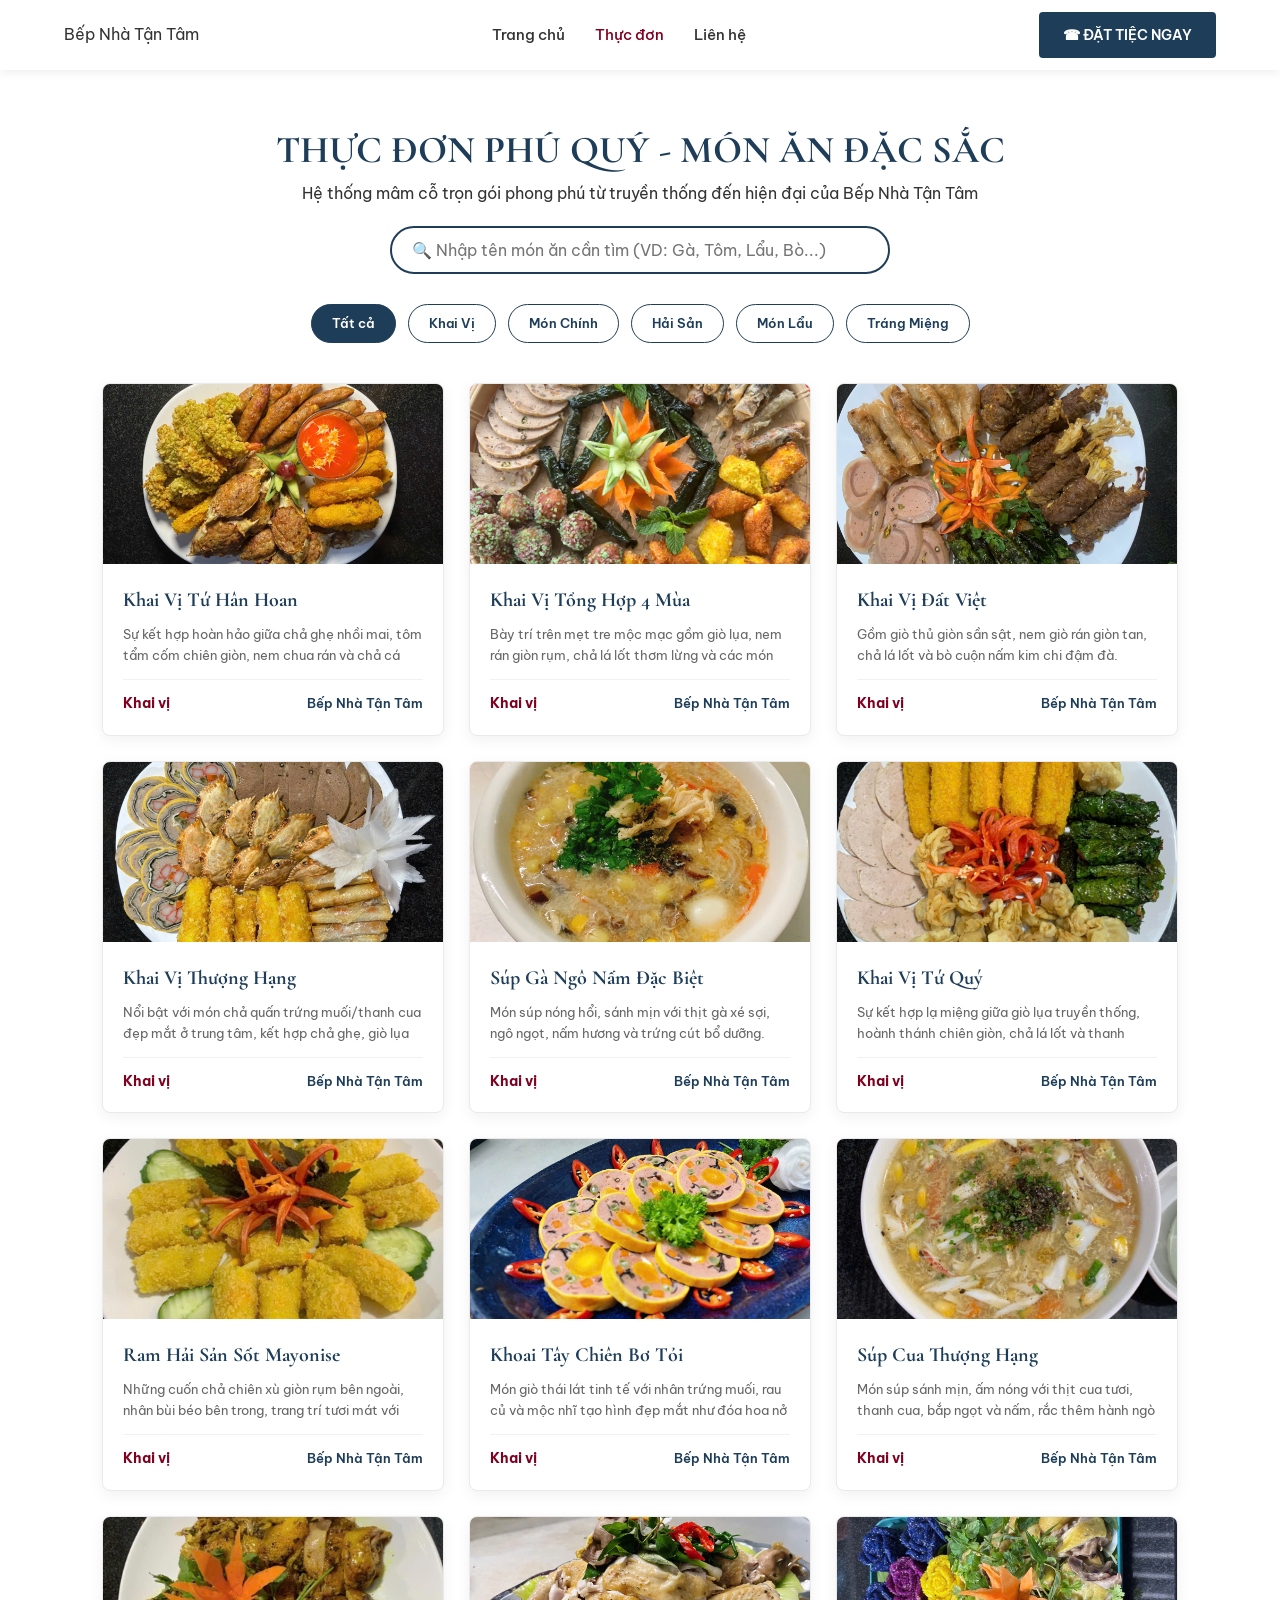
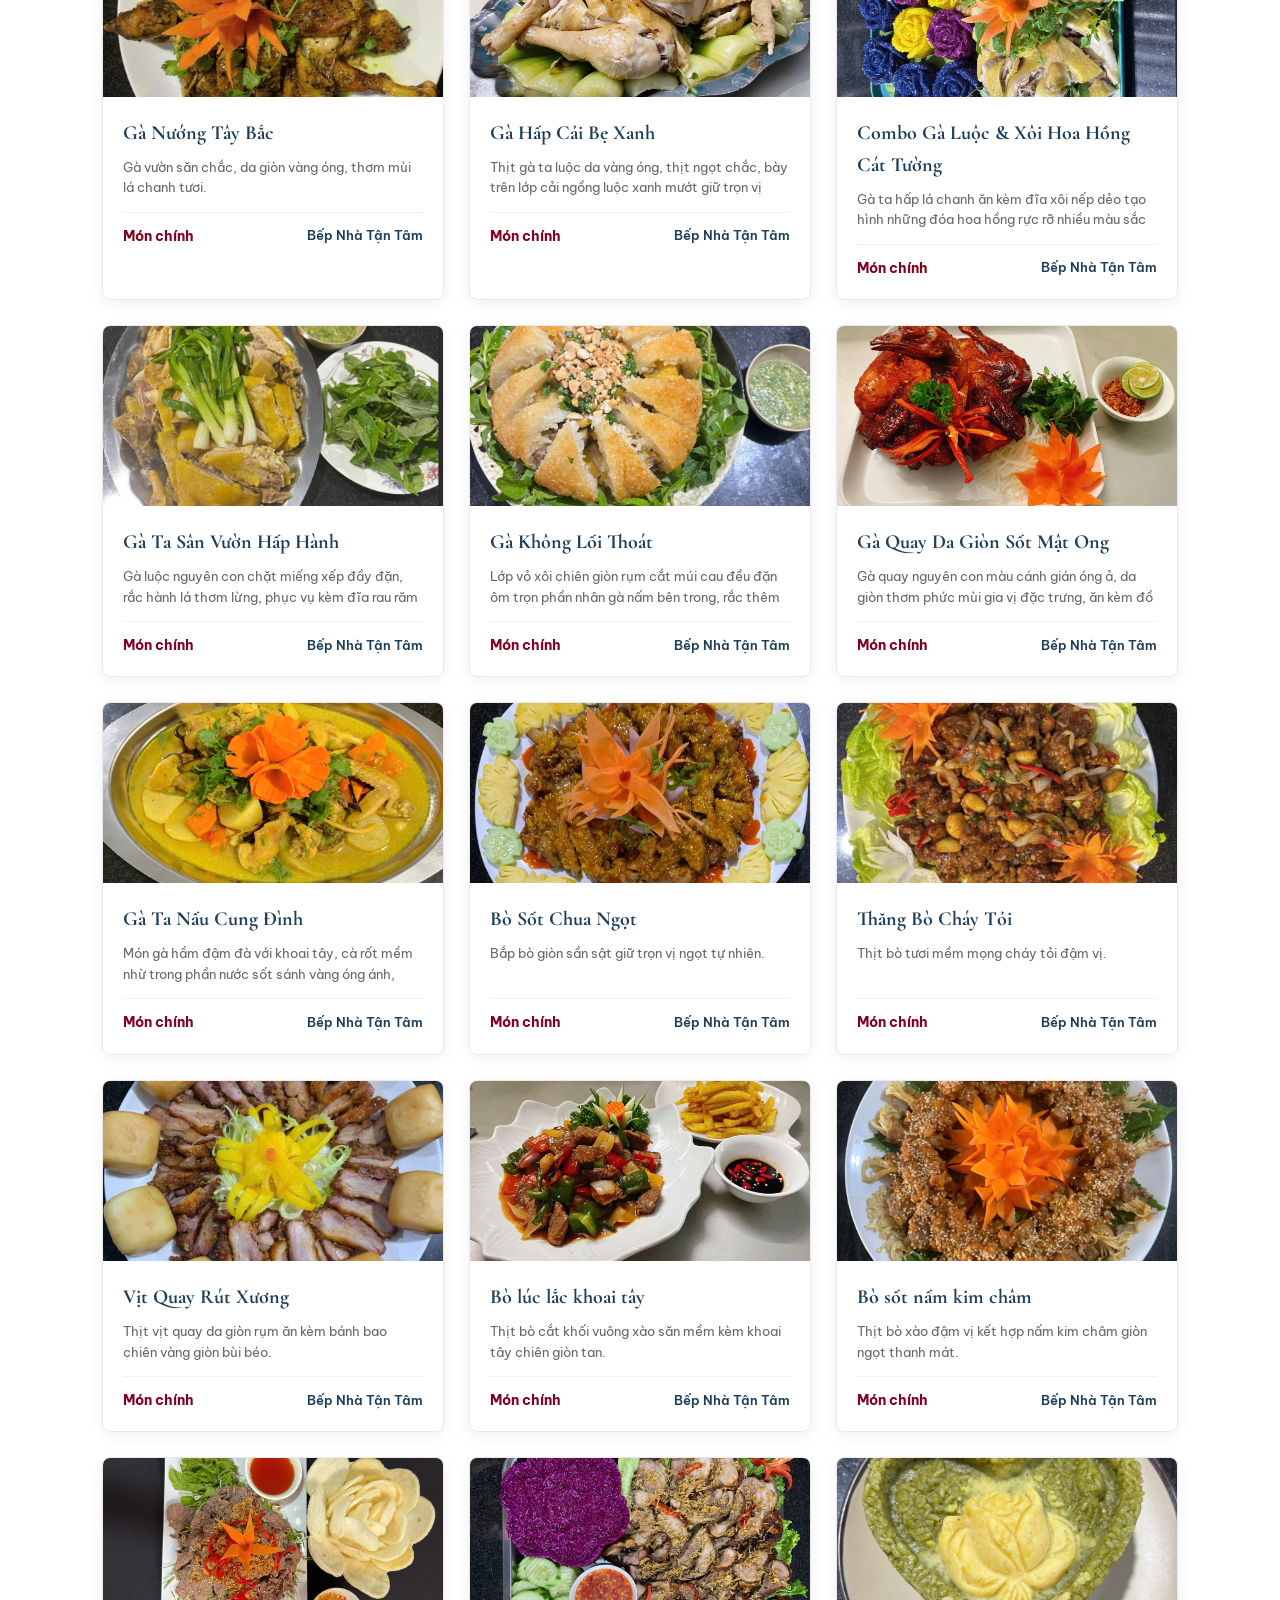
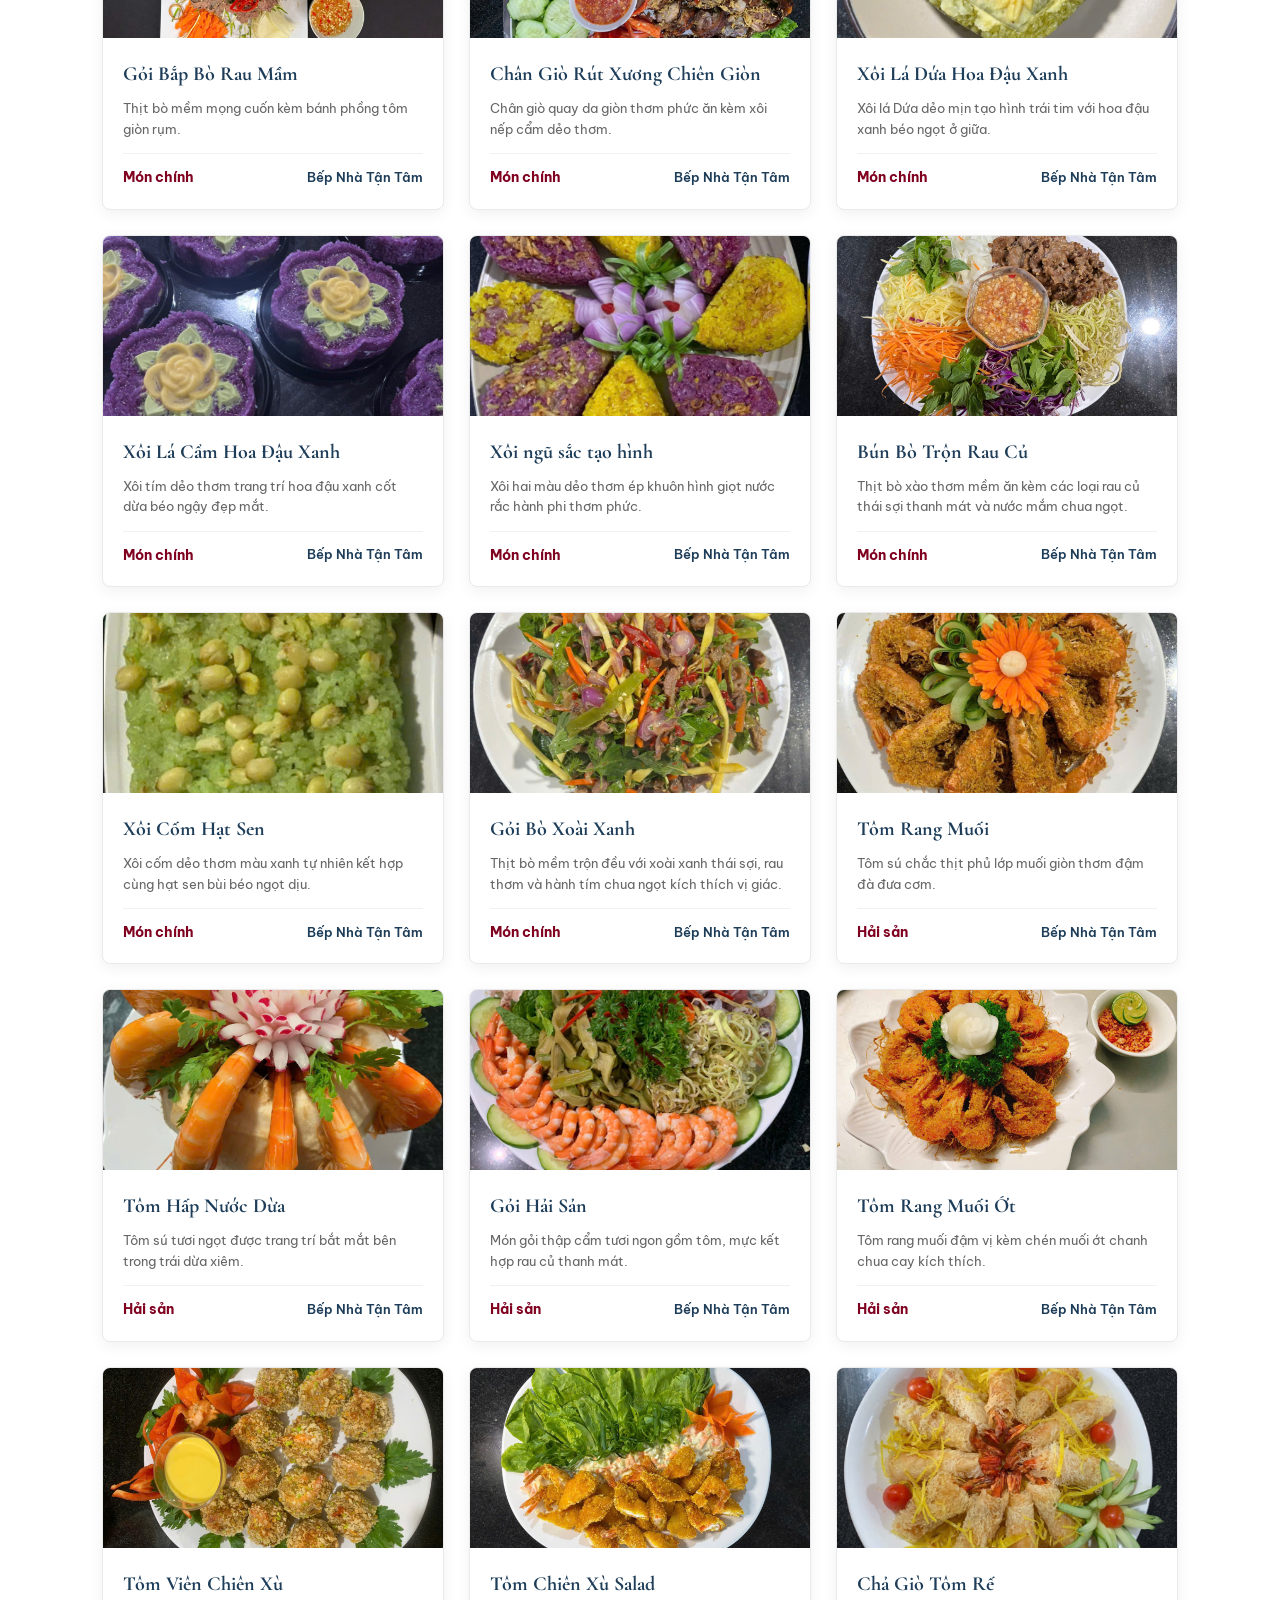
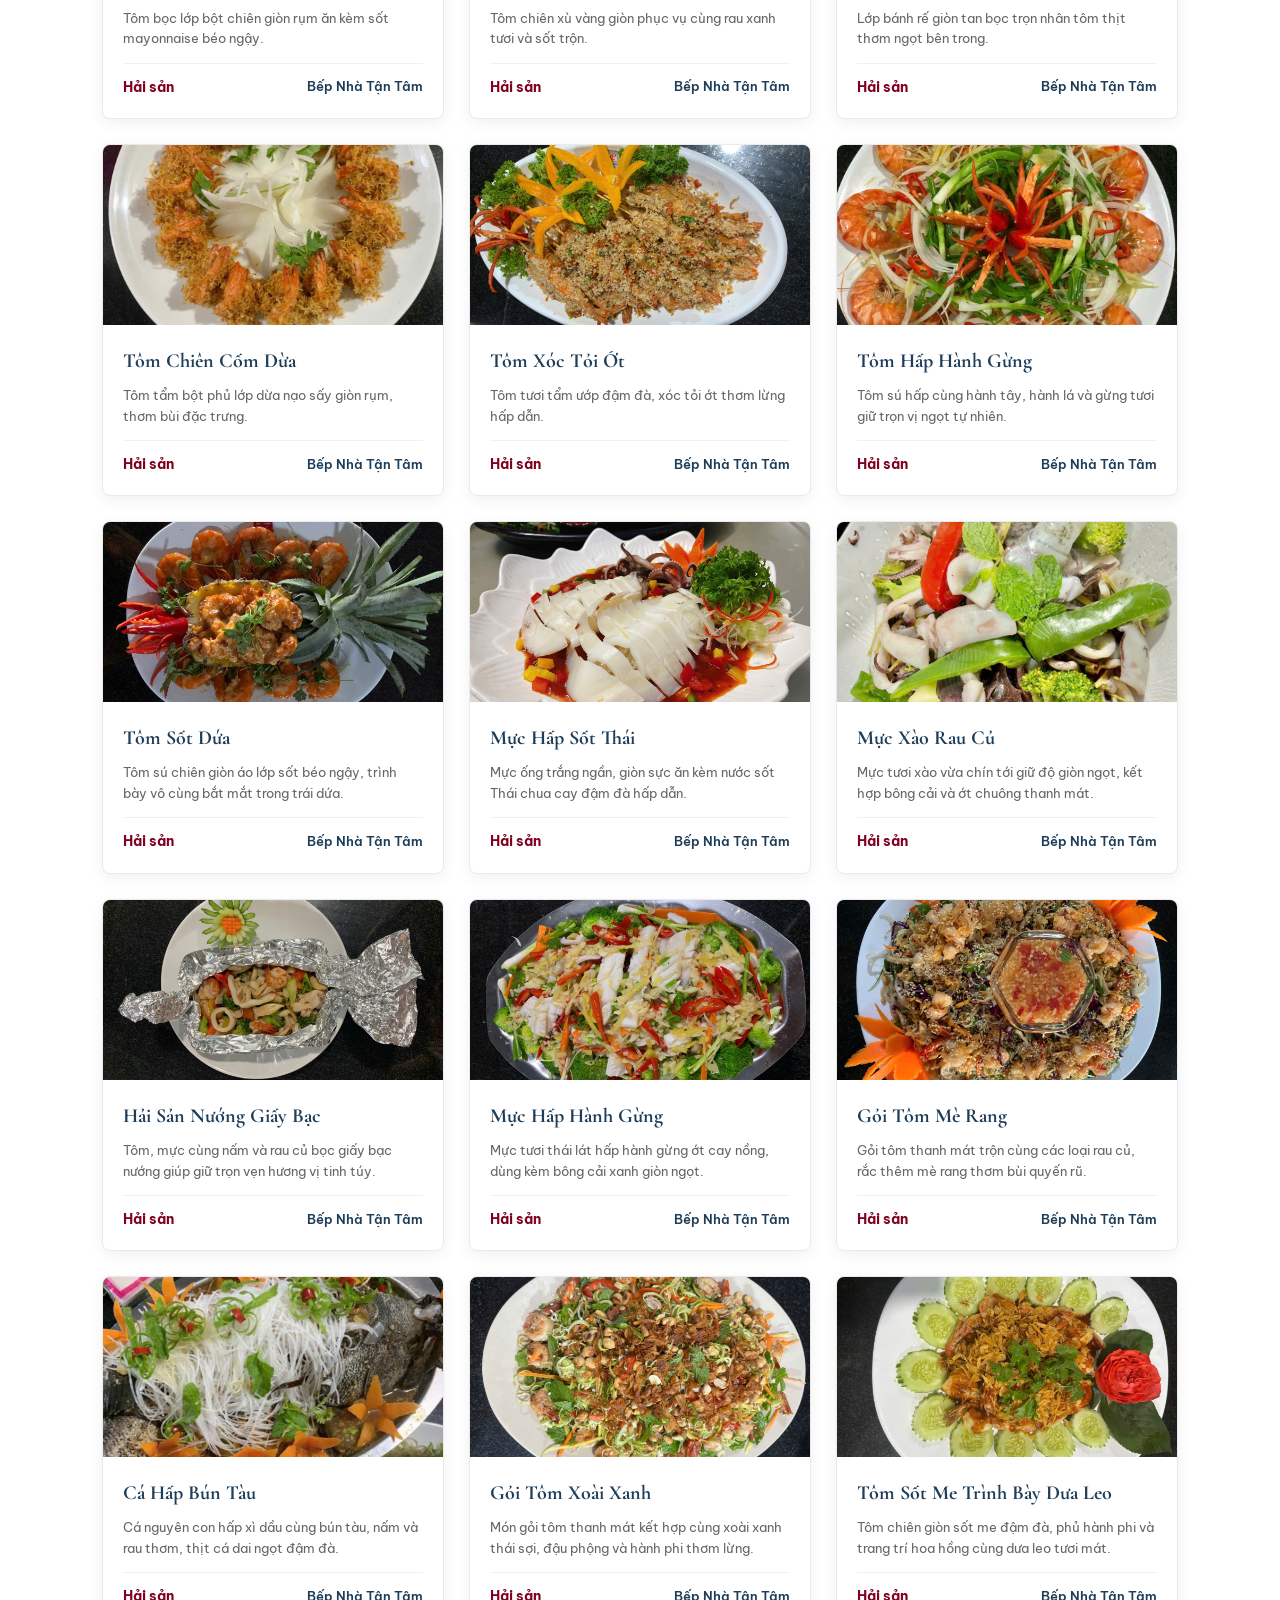
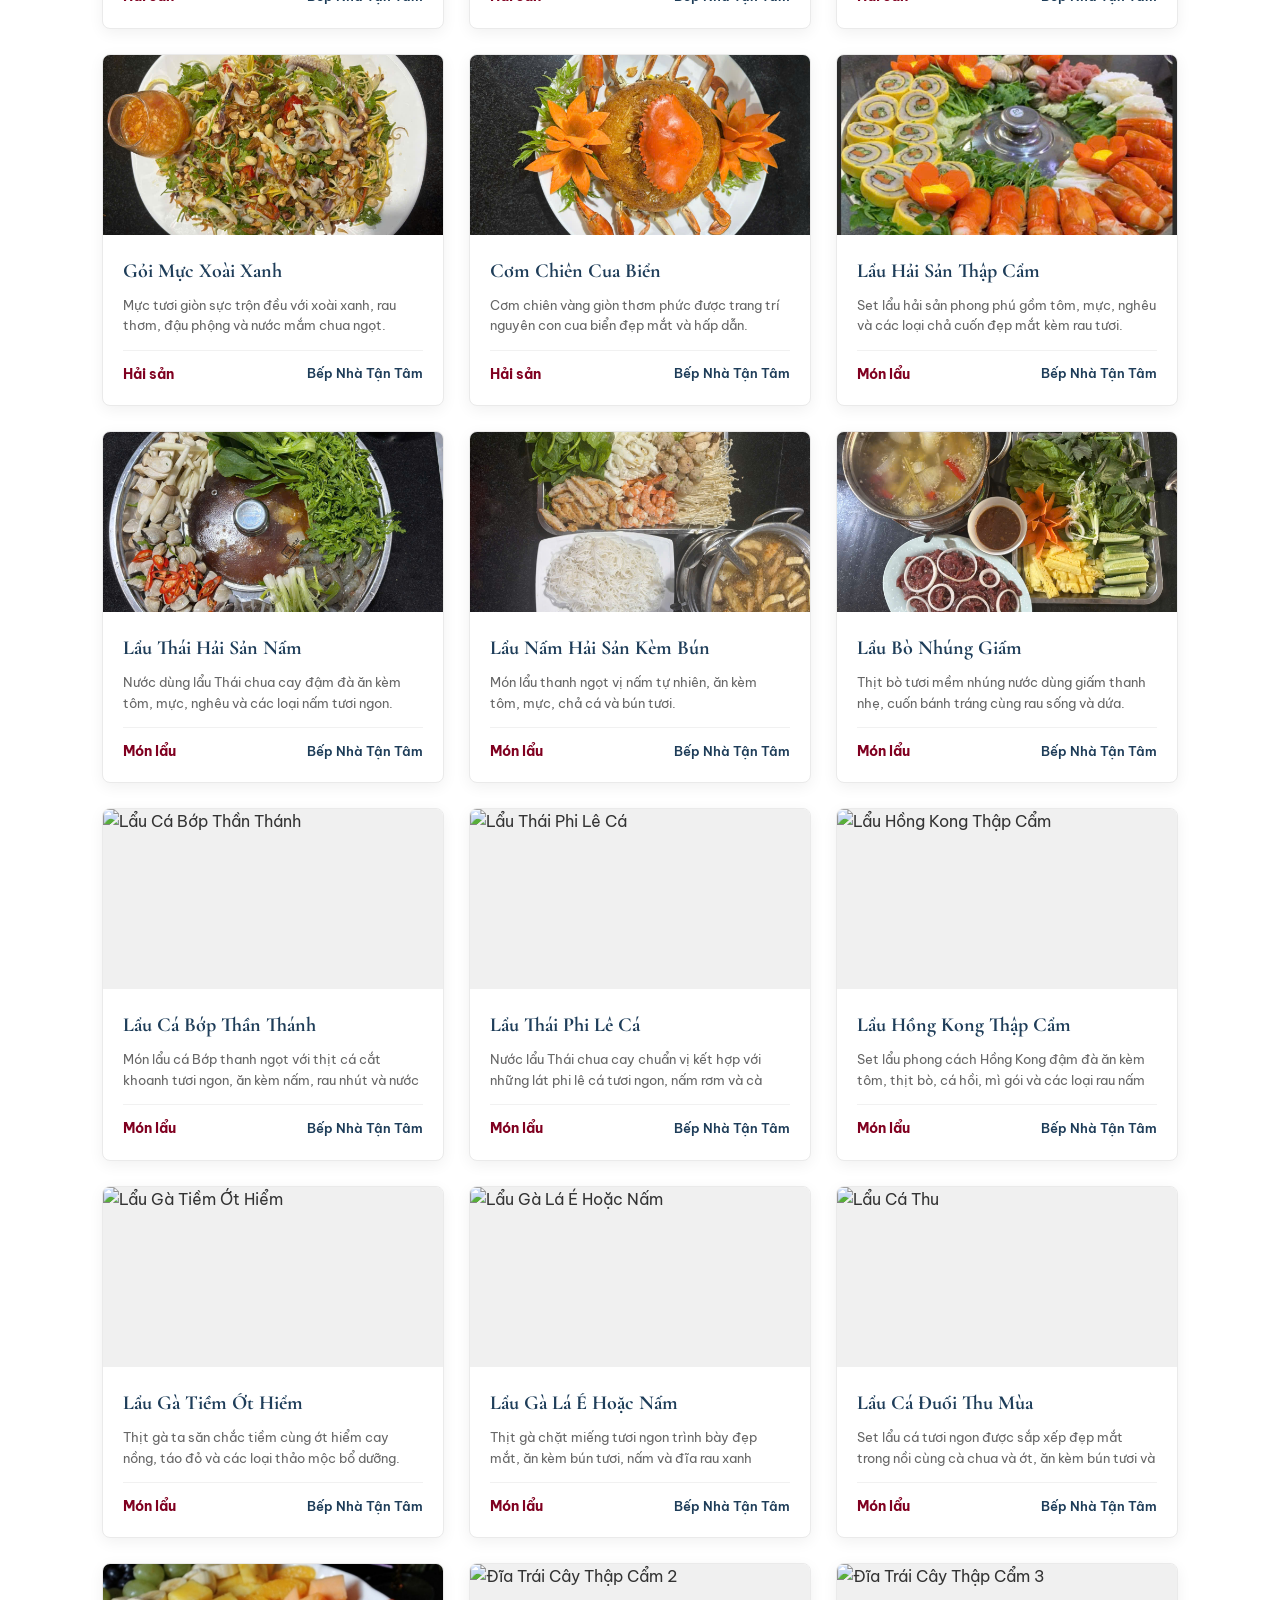
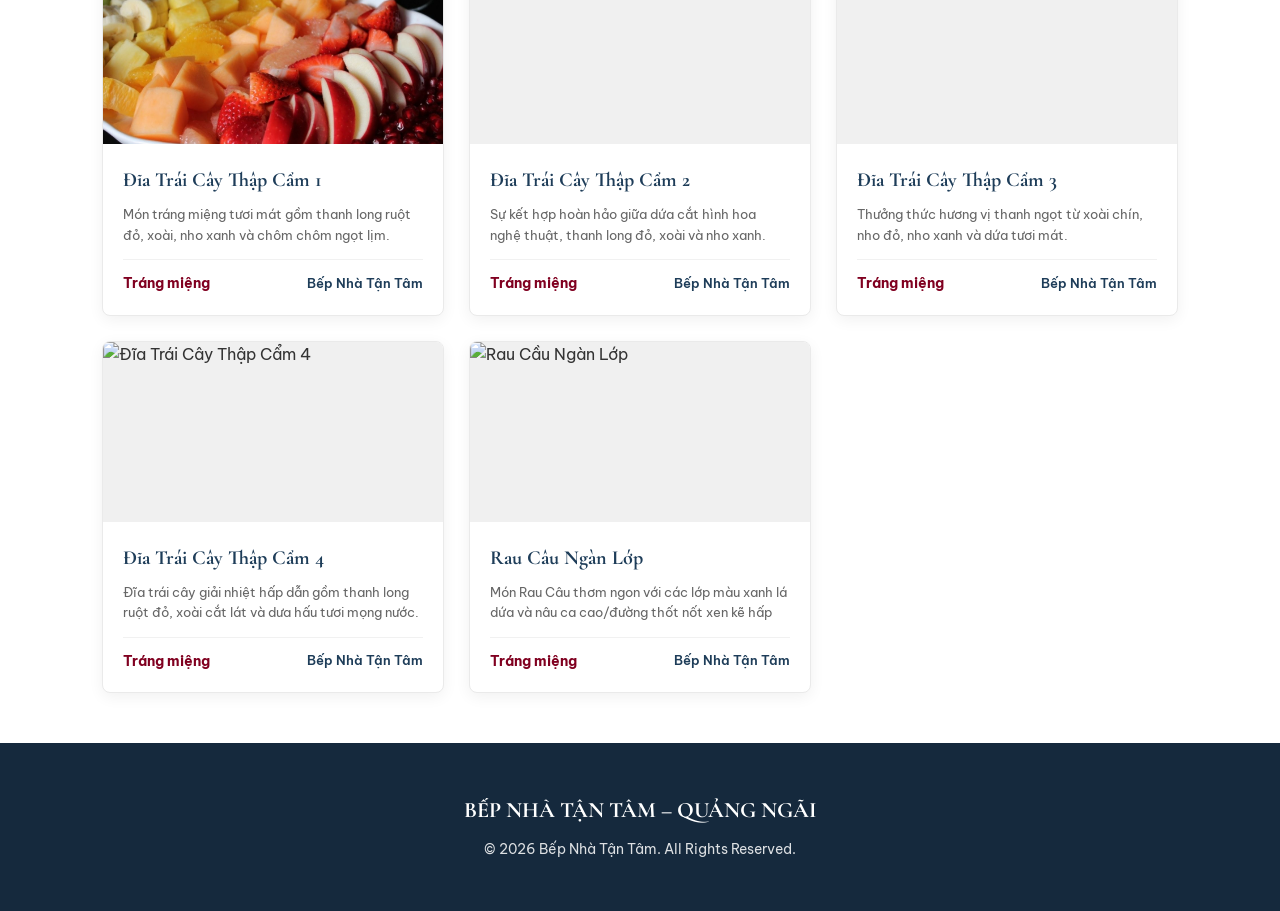
==== commit a7dde8c7: "Update thucdon.html" ====
--- a/thucdon.html
+++ b/thucdon.html
@@ -125,14 +125,19 @@
             <div class="menu-item-card" data-category="monlau"><div class="menu-img-wrap"><img src="images/mon_lau_2.jpg" alt="Lẩu Thái Hải Sản Nấm"></div><div class="menu-content"><h4>Lẩu Thái Hải Sản Nấm</h4><p>Nước dùng lẩu Thái chua cay đậm đà ăn kèm tôm, mực, nghêu và các loại nấm tươi ngon.</p><div class="menu-footer"><span class="price">Món lẩu</span><span style="font-size: 13px; font-weight: 600; color: var(--wood-brown);">Bếp Nhà Tận Tâm</span></div></div></div>
             <div class="menu-item-card" data-category="monlau"><div class="menu-img-wrap"><img src="images/mon_lau_3.jpg" alt="Lẩu Nấm Hải Sản Kèm Bún"></div><div class="menu-content"><h4>Lẩu Nấm Hải Sản Kèm Bún</h4><p>Món lẩu thanh ngọt vị nấm tự nhiên, ăn kèm tôm, mực, chả cá và bún tươi.</p><div class="menu-footer"><span class="price">Món lẩu</span><span style="font-size: 13px; font-weight: 600; color: var(--wood-brown);">Bếp Nhà Tận Tâm</span></div></div></div>
             <div class="menu-item-card" data-category="monlau"><div class="menu-img-wrap"><img src="images/mon_lau_4.jpg" alt="Lẩu Bò Nhúng Giấm"></div><div class="menu-content"><h4>Lẩu Bò Nhúng Giấm</h4><p>Thịt bò tươi mềm nhúng nước dùng giấm thanh nhẹ, cuốn bánh tráng cùng rau sống và dứa.</p><div class="menu-footer"><span class="price">Món lẩu</span><span style="font-size: 13px; font-weight: 600; color: var(--wood-brown);">Bếp Nhà Tận Tâm</span></div></div></div>
-           
+            <div class="menu-item-card" data-category="monlau"><div class="menu-img-wrap"><img src="images/mon_lau_5.jpg" alt="Lẩu Cá Bớp Thần Thánh"></div><div class="menu-content"><h4>Lẩu Cá Bớp Thần Thánh</h4><p>Món lẩu cá Bớp thanh ngọt với thịt cá cắt khoanh tươi ngon, ăn kèm nấm, rau nhút và nước chấm đậm đà.</p><div class="menu-footer"><span class="price">Món lẩu</span><span style="font-size: 13px; font-weight: 600; color: var(--wood-brown);">Bếp Nhà Tận Tâm</span></div></div></div>
+            <div class="menu-item-card" data-category="monlau"><div class="menu-img-wrap"><img src="images/mon_lau_6.jpg" alt="Lẩu Thái Phi Lê Cá"></div><div class="menu-content"><h4>Lẩu Thái Phi Lê Cá</h4><p>Nước lẩu Thái chua cay chuẩn vị kết hợp với những lát phi lê cá tươi ngon, nấm rơm và cà chua.</p><div class="menu-footer"><span class="price">Món lẩu</span><span style="font-size: 13px; font-weight: 600; color: var(--wood-brown);">Bếp Nhà Tận Tâm</span></div></div></div>
+            <div class="menu-item-card" data-category="monlau"><div class="menu-img-wrap"><img src="images/mon_lau_7.jpg" alt="Lẩu Hồng Kong Thập Cẩm"></div><div class="menu-content"><h4>Lẩu Hồng Kong Thập Cẩm</h4><p>Set lẩu phong cách Hồng Kong đậm đà ăn kèm tôm, thịt bò, cá hồi, mì gói và các loại rau nấm tươi.</p><div class="menu-footer"><span class="price">Món lẩu</span><span style="font-size: 13px; font-weight: 600; color: var(--wood-brown);">Bếp Nhà Tận Tâm</span></div></div></div>
+            <div class="menu-item-card" data-category="monlau"><div class="menu-img-wrap"><img src="images/mon_lau_8.jpg" alt="Lẩu Gà Tiềm Ớt Hiểm"></div><div class="menu-content"><h4>Lẩu Gà Tiềm Ớt Hiểm</h4><p>Thịt gà ta săn chắc tiềm cùng ớt hiểm cay nồng, táo đỏ và các loại thảo mộc bổ dưỡng.</p><div class="menu-footer"><span class="price">Món lẩu</span><span style="font-size: 13px; font-weight: 600; color: var(--wood-brown);">Bếp Nhà Tận Tâm</span></div></div></div>
+            <div class="menu-item-card" data-category="monlau"><div class="menu-img-wrap"><img src="images/mon_lau_9.jpg" alt="Lẩu Gà Lá É Hoặc Nấm"></div><div class="menu-content"><h4>Lẩu Gà Lá É Hoặc Nấm</h4><p>Thịt gà chặt miếng tươi ngon trình bày đẹp mắt, ăn kèm bún tươi, nấm và đĩa rau xanh mướt.</p><div class="menu-footer"><span class="price">Món lẩu</span><span style="font-size: 13px; font-weight: 600; color: var(--wood-brown);">Bếp Nhà Tận Tâm</span></div></div></div>
+            <div class="menu-item-card" data-category="monlau"><div class="menu-img-wrap"><img src="images/mon_lau_10.jpg" alt="Lẩu Cá Thu"></div><div class="menu-content"><h4>Lẩu Cá Đuối Thu Mùa</h4><p>Set lẩu cá tươi ngon được sắp xếp đẹp mắt trong nồi cùng cà chua và ớt, ăn kèm bún tươi và đĩa rau sống, bắp chuối thái sợi thanh mát.</p><div class="menu-footer"><span class="price">Món lẩu</span><span style="font-size: 13px; font-weight: 600; color: var(--wood-brown);">Bếp Nhà Tận Tâm</span></div></div></div>
             <!-- NHÓM TRÁNG MIỆNG (91 đến 105) -->
-            <div class="menu-item-card" data-category="trangmieng"><div class="menu-img-wrap"><img src="images/mon_trangmieng_1.jpg" alt="Chè Hạt Sen Long Nhãn"></div><div class="menu-content"><h4>Chè Hạt Sen Long Nhãn</h4><p>Thanh ngọt tự nhiên, giải nhiệt hoàn hảo sau bữa tiệc.</p><div class="menu-footer"><span class="price">Tráng miệng</span><span style="font-size: 13px; font-weight: 600; color: var(--wood-brown);">Bếp Nhà Tận Tâm</span></div></div></div>
-            <div class="menu-item-card" data-category="trangmieng"><div class="menu-img-wrap"><img src="images/mon_trangmieng_2.jpg" alt="Rau Câu Dừa Sơn Mài"></div><div class="menu-content"><h4>Rau Câu Dừa Sơn Mài</h4><p>Thạch dừa giòn mát lạnh thơm ngậy nước cốt dừa tự nhiên.</p><div class="menu-footer"><span class="price">Tráng miệng</span><span style="font-size: 13px; font-weight: 600; color: var(--wood-brown);">Bếp Nhà Tận Tâm</span></div></div></div>
-            <div class="menu-item-card" data-category="trangmieng"><div class="menu-img-wrap"><img src="images/mon_trangmieng_3.jpg" alt="Chè Khúc Bạch Hạnh Nhân"></div><div class="menu-content"><h4>Chè Khúc Bạch Hạnh Nhân</h4><p>Khúc bạch mềm mịn thơm sữa kết hợp hạnh nhân lát giòn tan.</p><div class="menu-footer"><span class="price">Tráng miệng</span><span style="font-size: 13px; font-weight: 600; color: var(--wood-brown);">Bếp Nhà Tận Tâm</span></div></div></div>
-            <div class="menu-item-card" data-category="trangmieng"><div class="menu-img-wrap"><img src="images/mon_trangmieng_4.jpg" alt="Trái Cây Theo Mùa Tươi Sạch"></div><div class="menu-content"><h4>Trái Cây Theo Mùa Tươi Sạch</h4><p>Đĩa trái cây phong phú: dưa hấu, nho, xoài, thanh long ngọt mát.</p><div class="menu-footer"><span class="price">Tráng miệng</span><span style="font-size: 13px; font-weight: 600; color: var(--wood-brown);">Bếp Nhà Tận Tâm</span></div></div></div>
-            <div class="menu-item-card" data-category="trangmieng"><div class="menu-img-wrap"><img src="images/mon_trangmieng_5.jpg" alt="Chè Đậu Xanh Nha Đam"></div><div class="menu-content"><h4>Chè Đậu Xanh Nha Đam</h4><p>Thanh mát, giải nhiệt, tốt cho sức khỏe mọi lứa tuổi.</p><div class="menu-footer"><span class="price">Tráng miệng</span><span style="font-size: 13px; font-weight: 600; color: var(--wood-brown);">Bếp Nhà Tận Tâm</span></div></div></div>
-
+            <div class="menu-item-card" data-category="trangmieng"><div class="menu-img-wrap"><img src="images/mon_trangmieng_1.jpg" alt="Đĩa Trái Cây Thập Cẩm 1"></div><div class="menu-content"><h4>Đĩa Trái Cây Thập Cẩm 1</h4><p>Món tráng miệng tươi mát gồm thanh long ruột đỏ, xoài, nho xanh và chôm chôm ngọt lịm.</p><div class="menu-footer"><span class="price">Tráng miệng</span><span style="font-size: 13px; font-weight: 600; color: var(--wood-brown);">Bếp Nhà Tận Tâm</span></div></div></div>
+            <div class="menu-item-card" data-category="trangmieng"><div class="menu-img-wrap"><img src="images/mon_trangmieng_2.jpg" alt="Đĩa Trái Cây Thập Cẩm 2"></div><div class="menu-content"><h4>Đĩa Trái Cây Thập Cẩm 2</h4><p>Sự kết hợp hoàn hảo giữa dứa cắt hình hoa nghệ thuật, thanh long đỏ, xoài và nho xanh.</p><div class="menu-footer"><span class="price">Tráng miệng</span><span style="font-size: 13px; font-weight: 600; color: var(--wood-brown);">Bếp Nhà Tận Tâm</span></div></div></div>
+            <div class="menu-item-card" data-category="trangmieng"><div class="menu-img-wrap"><img src="images/mon_trangmieng_3.jpg" alt="Đĩa Trái Cây Thập Cẩm 3"></div><div class="menu-content"><h4>Đĩa Trái Cây Thập Cẩm 3</h4><p>Thưởng thức hương vị thanh ngọt từ xoài chín, nho đỏ, nho xanh và dứa tươi mát.</p><div class="menu-footer"><span class="price">Tráng miệng</span><span style="font-size: 13px; font-weight: 600; color: var(--wood-brown);">Bếp Nhà Tận Tâm</span></div></div></div>
+            <div class="menu-item-card" data-category="trangmieng"><div class="menu-img-wrap"><img src="images/mon_trangmieng_4.jpg" alt="Đĩa Trái Cây Thập Cẩm 4"></div><div class="menu-content"><h4>Đĩa Trái Cây Thập Cẩm 4</h4><p>Đĩa trái cây giải nhiệt hấp dẫn gồm thanh long ruột đỏ, xoài cắt lát và dưa hấu tươi mọng nước.</p><div class="menu-footer"><span class="price">Tráng miệng</span><span style="font-size: 13px; font-weight: 600; color: var(--wood-brown);">Bếp Nhà Tận Tâm</span></div></div></div>
+            <div class="menu-item-card" data-category="trangmieng"><div class="menu-img-wrap"><img src="images/mon_trangmieng_5.jpg" alt="Rau Cầu Ngàn Lớp"></div><div class="menu-content"><h4>Rau Câu Ngàn Lớp</h4><p>Món Rau Câu thơm ngon với các lớp màu xanh lá dứa và nâu ca cao/đường thốt nốt xen kẽ hấp dẫn.</p><div class="menu-footer"><span class="price">Tráng miệng</span><span style="font-size: 13px; font-weight: 600; color: var(--wood-brown);">Bếp Nhà Tận Tâm</span></div></div></div>
+            
         </div>
     </section>
 
@@ -185,4 +190,4 @@
     }
 </script>
 </body>
-</html>+</html>
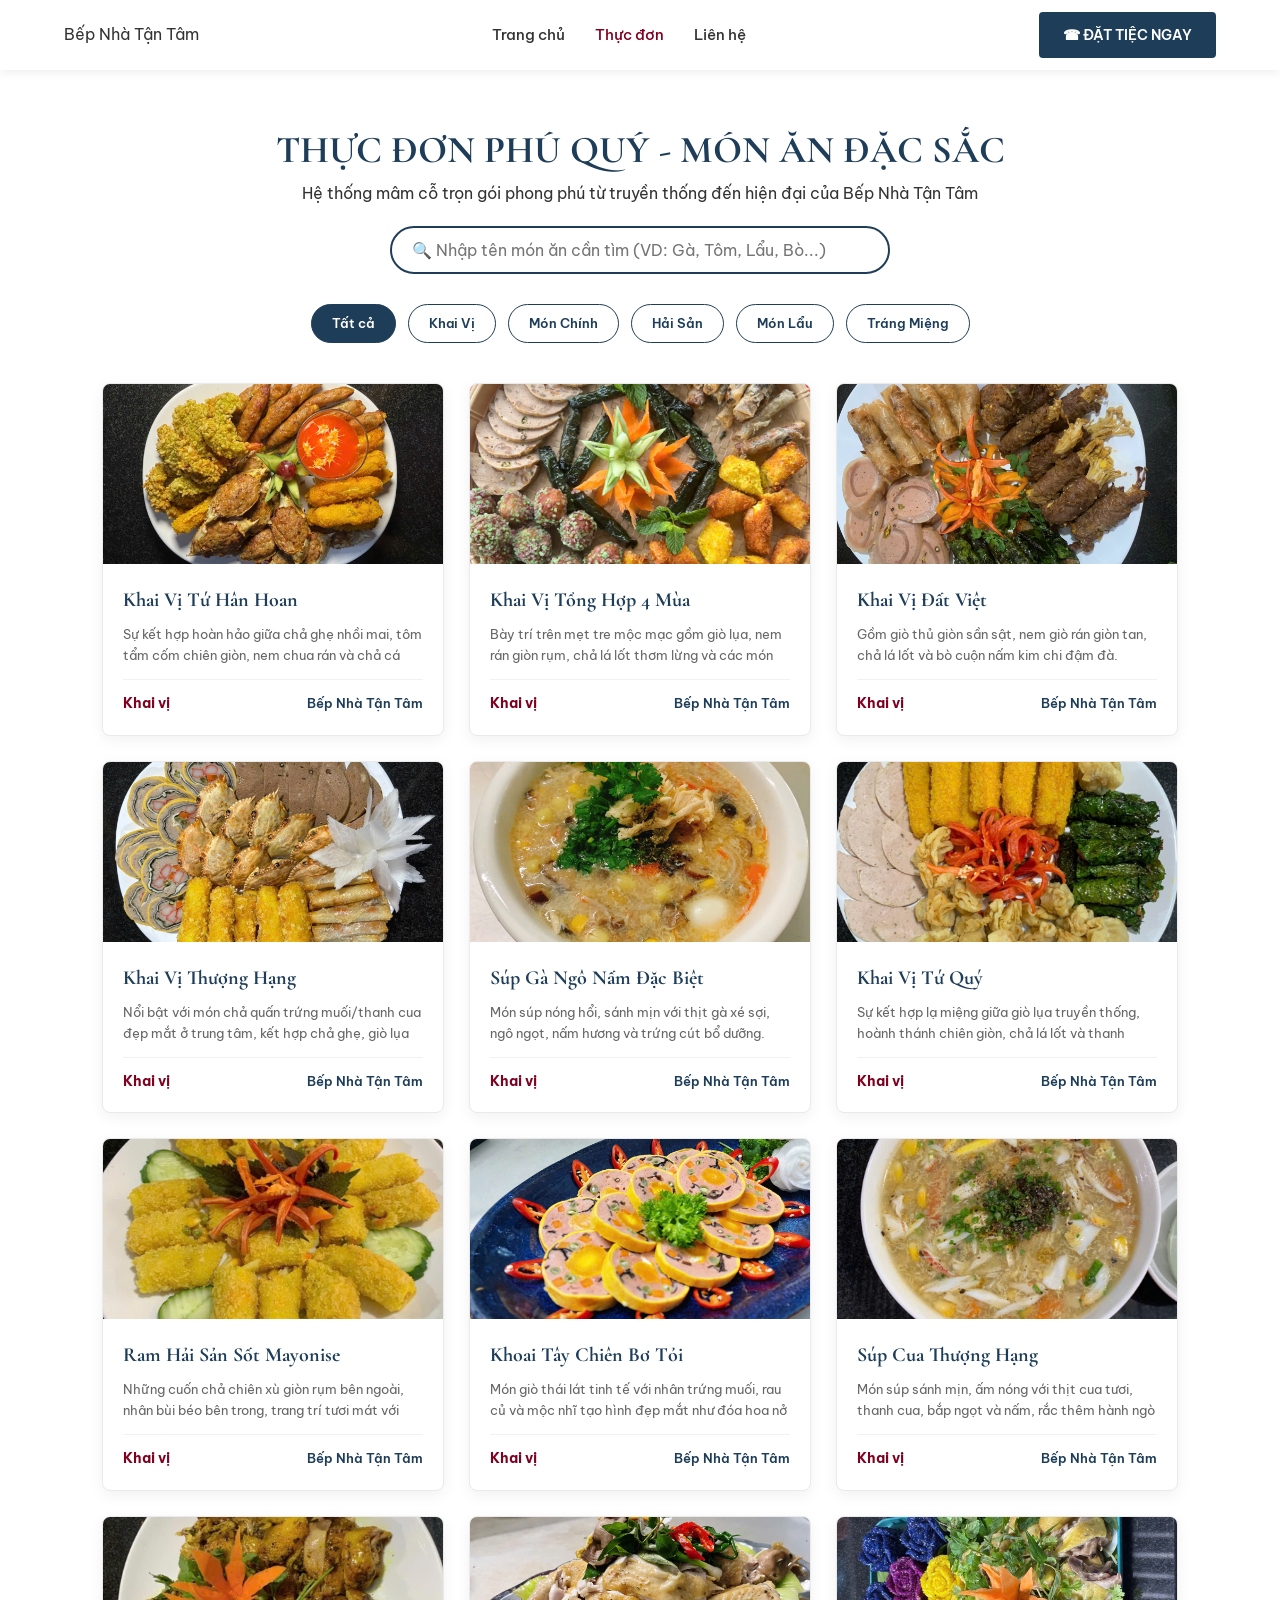
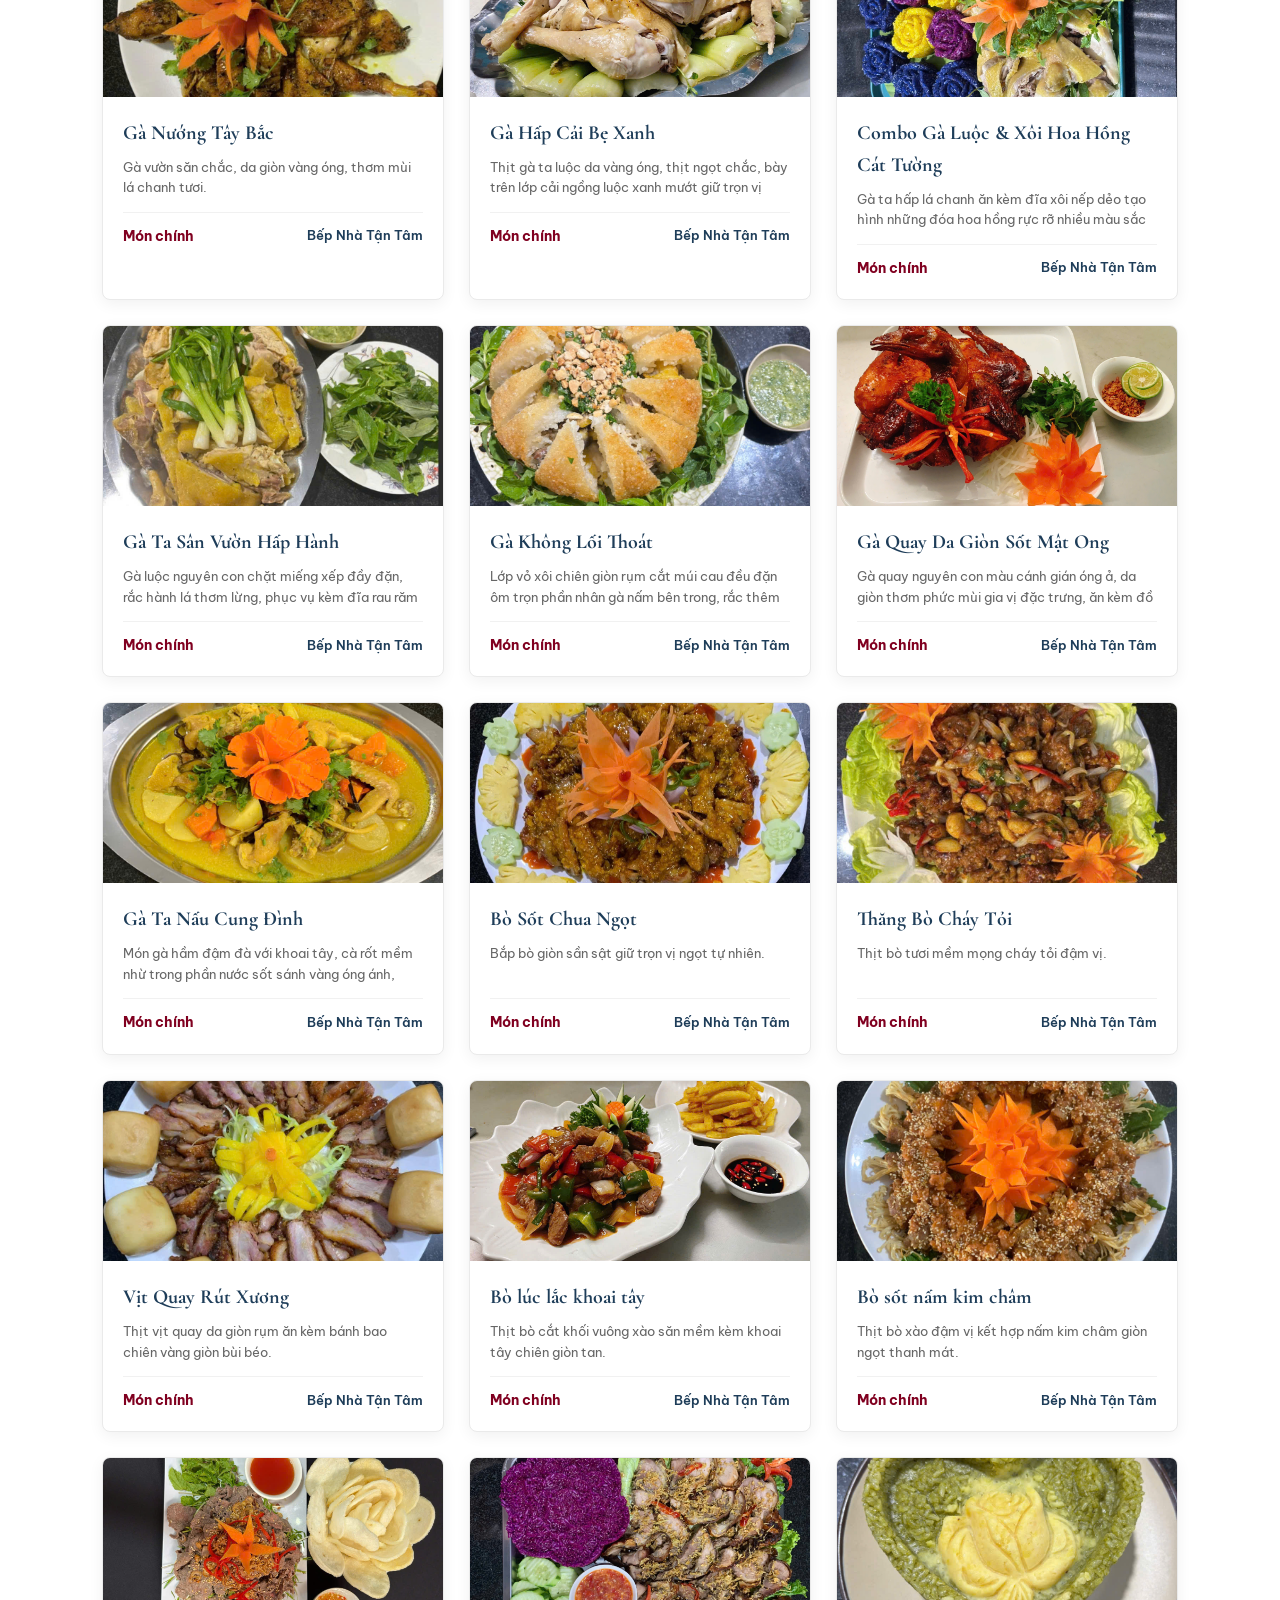
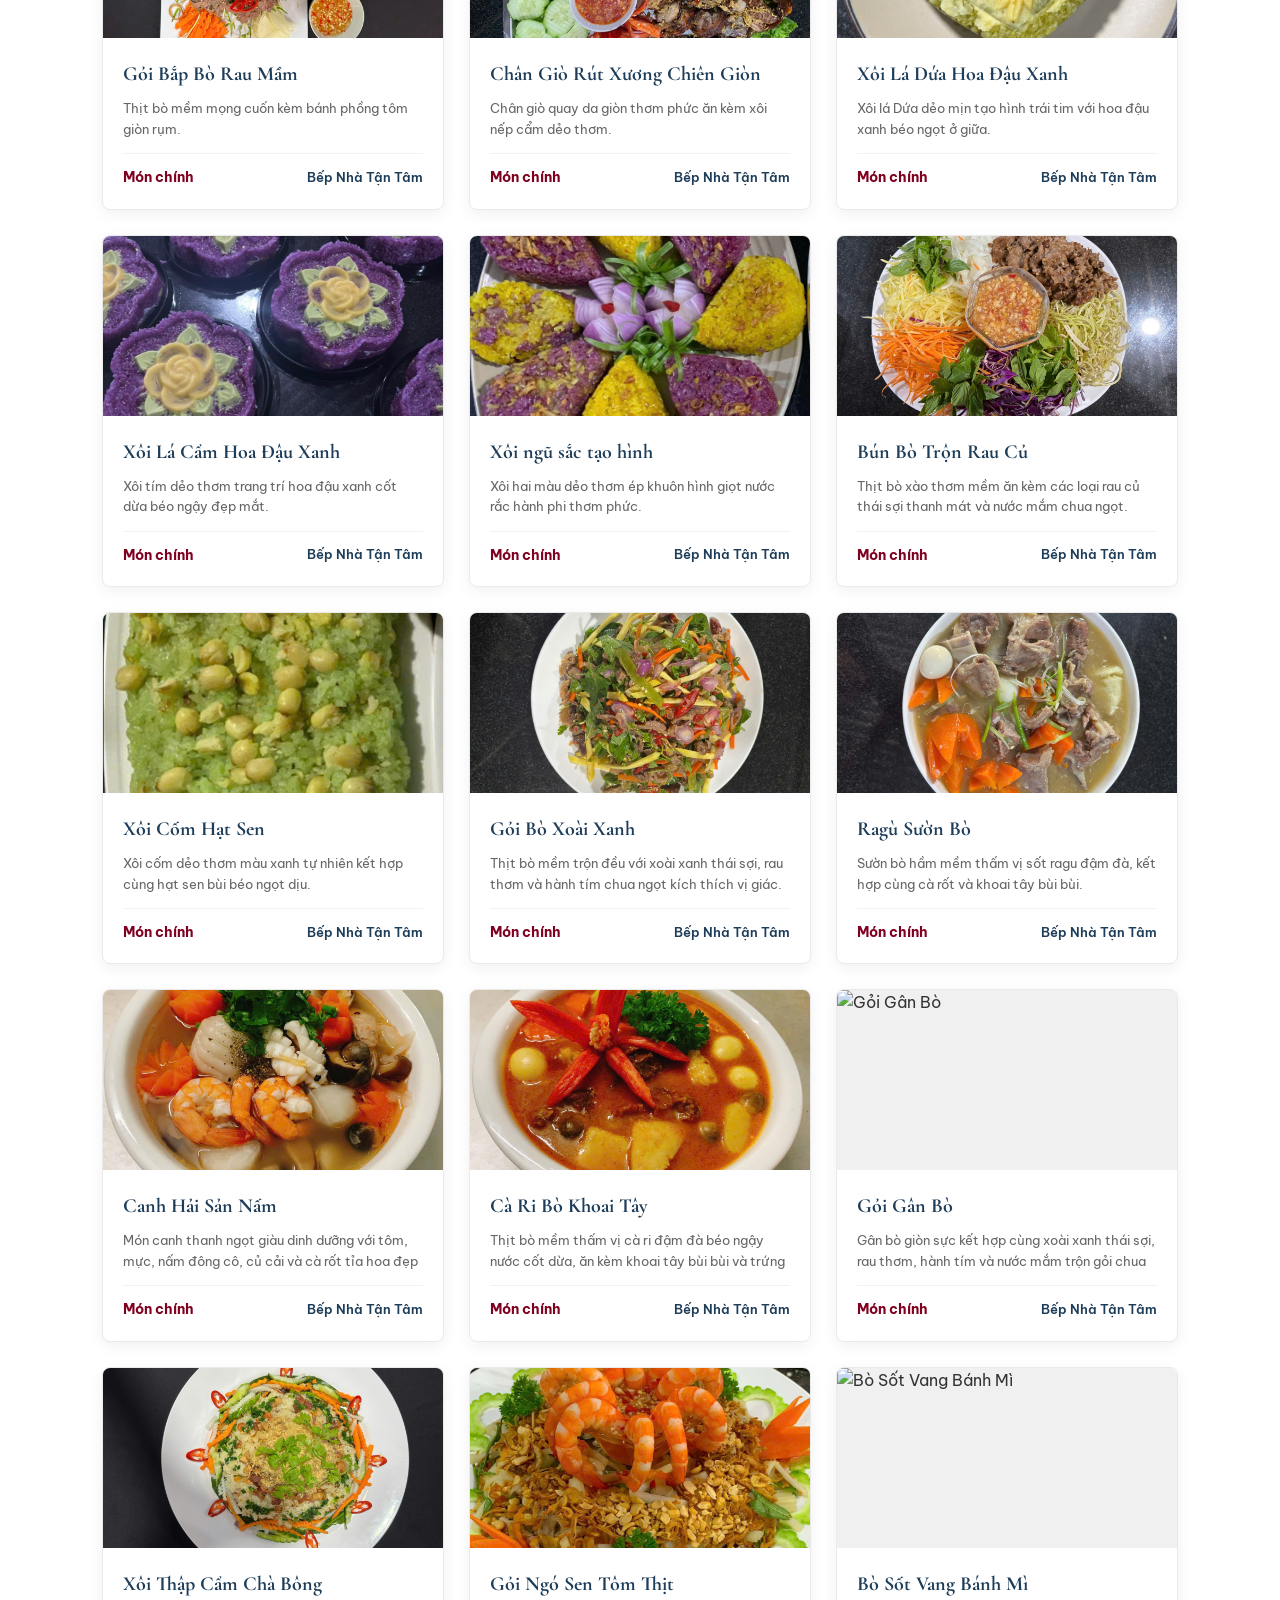
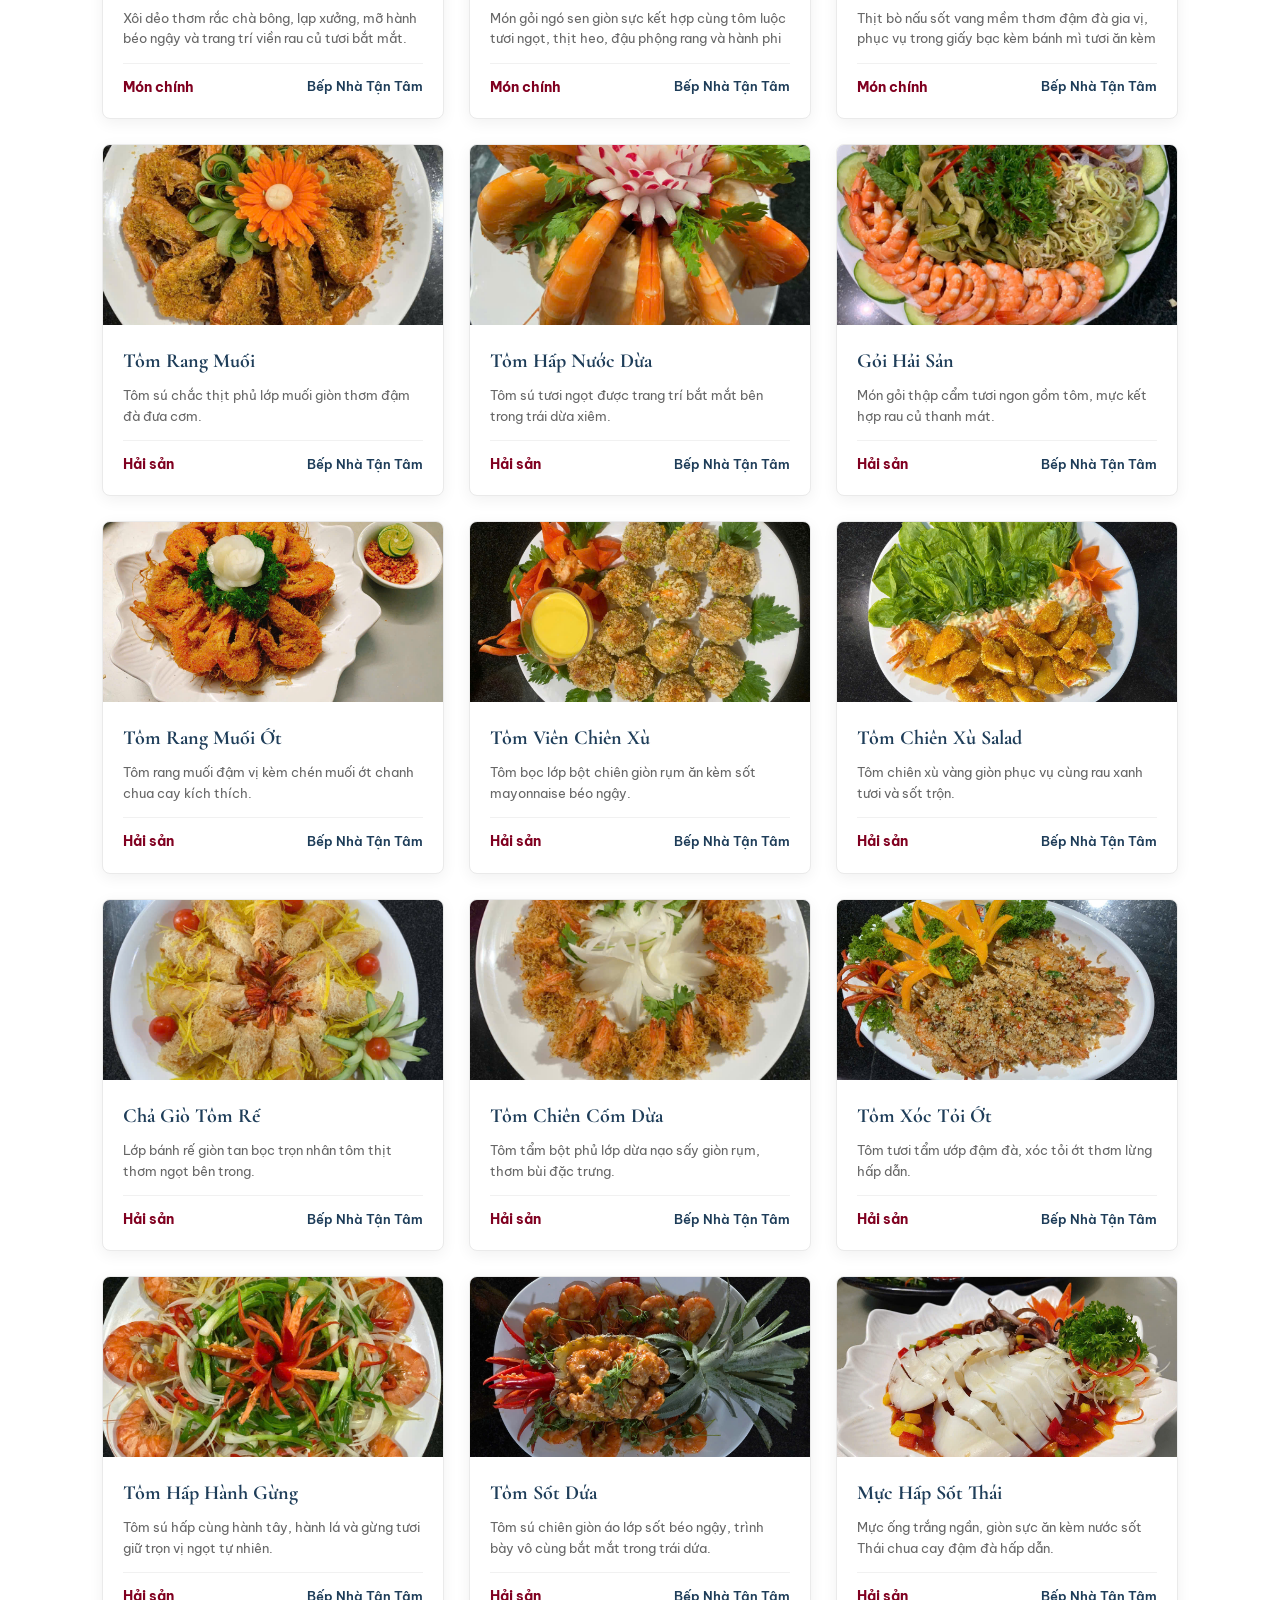
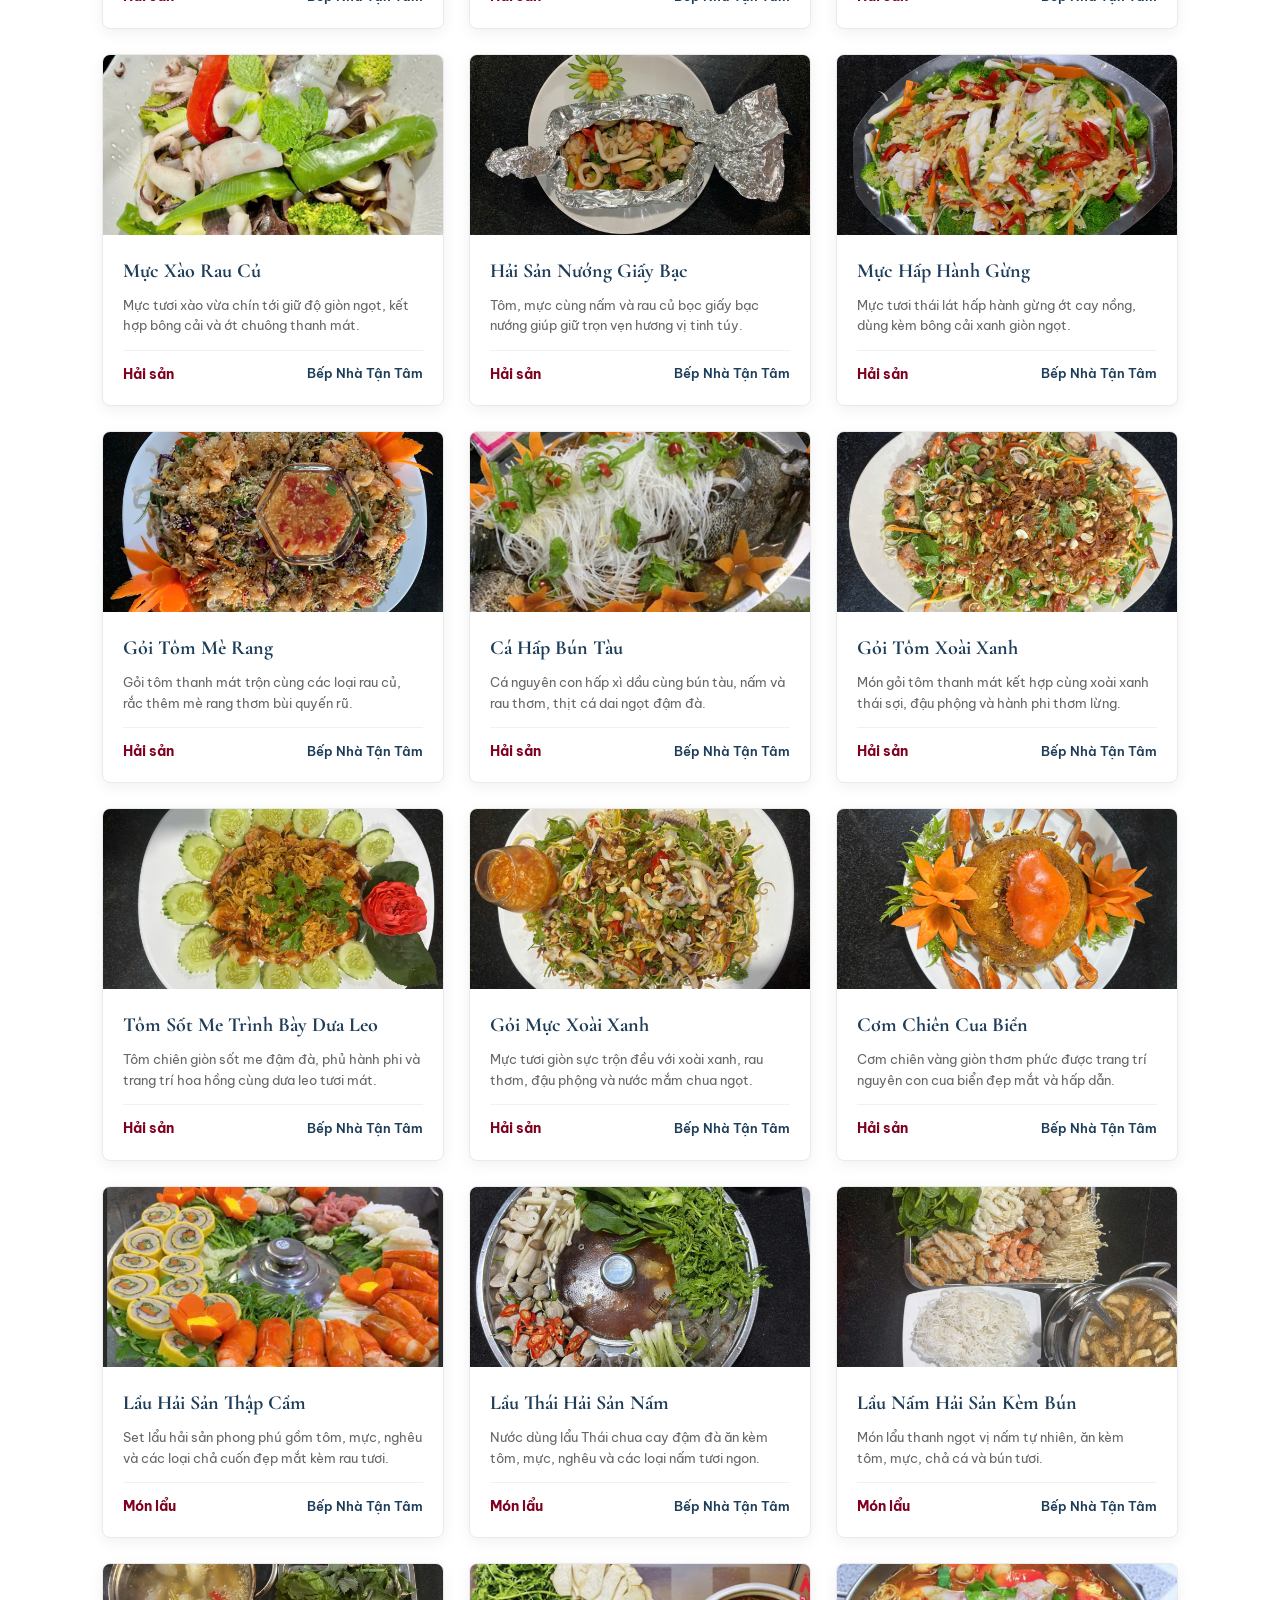
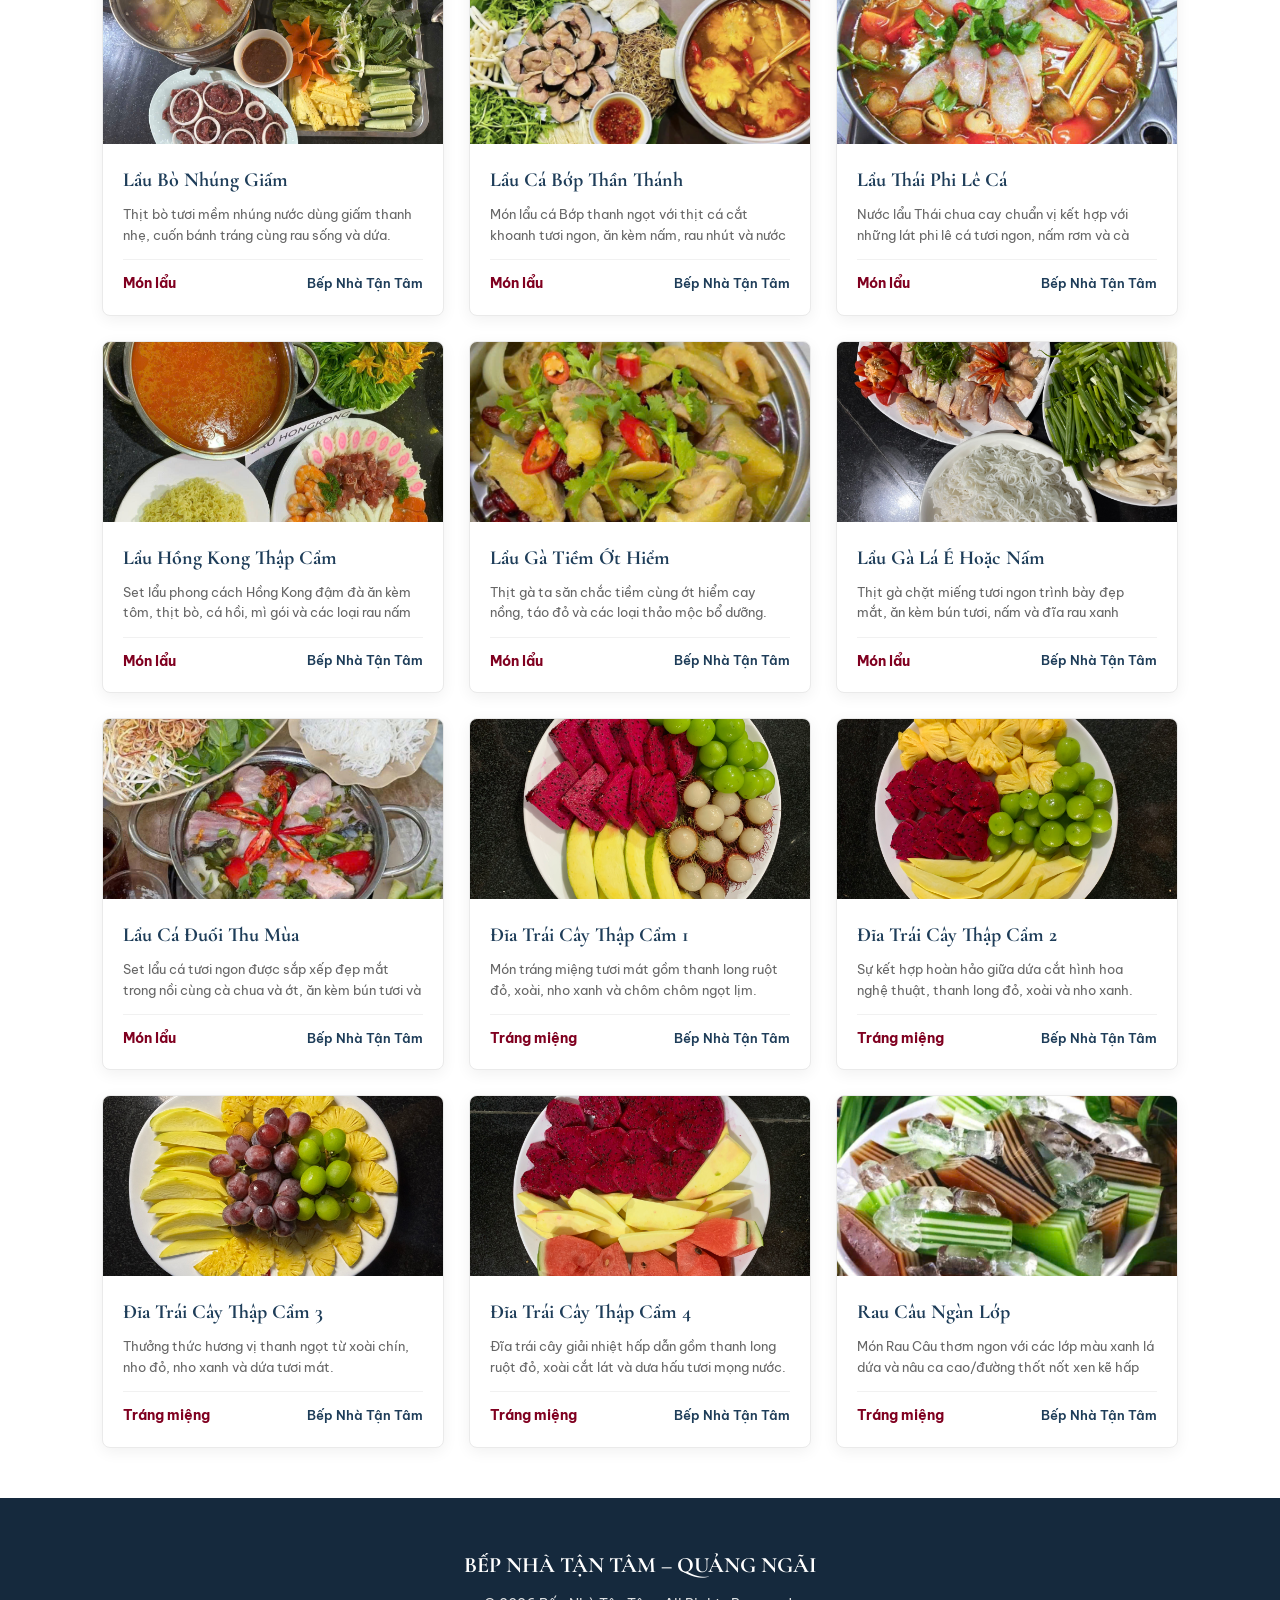
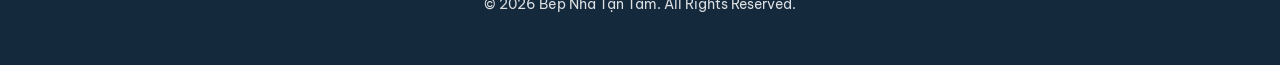
==== commit 5b34db8b: "Update thucdon.html" ====
--- a/thucdon.html
+++ b/thucdon.html
@@ -96,7 +96,14 @@
             <div class="menu-item-card" data-category="monchinh"><div class="menu-img-wrap"><img src="images/mon_chinh_18.jpg" alt="Bún Bò Trộn Rau Củ"></div><div class="menu-content"><h4>Bún Bò Trộn Rau Củ</h4><p>Thịt bò xào thơm mềm ăn kèm các loại rau củ thái sợi thanh mát và nước mắm chua ngọt.</p><div class="menu-footer"><span class="price">Món chính</span><span style="font-size: 13px; font-weight: 600; color: var(--wood-brown);">Bếp Nhà Tận Tâm</span></div></div></div>
             <div class="menu-item-card" data-category="monchinh"><div class="menu-img-wrap"><img src="images/mon_chinh_19.jpg" alt="Xôi Cốm Hạt Sen"></div><div class="menu-content"><h4>Xôi Cốm Hạt Sen</h4><p>Xôi cốm dẻo thơm màu xanh tự nhiên kết hợp cùng hạt sen bùi béo ngọt dịu.</p><div class="menu-footer"><span class="price">Món chính</span><span style="font-size: 13px; font-weight: 600; color: var(--wood-brown);">Bếp Nhà Tận Tâm</span></div></div></div>
             <div class="menu-item-card" data-category="monchinh"><div class="menu-img-wrap"><img src="images/mon_chinh_20.jpg" alt="Gỏi Bò Xoài Xanh"></div><div class="menu-content"><h4>Gỏi Bò Xoài Xanh</h4><p>Thịt bò mềm trộn đều với xoài xanh thái sợi, rau thơm và hành tím chua ngọt kích thích vị giác.</p><div class="menu-footer"><span class="price">Món chính</span><span style="font-size: 13px; font-weight: 600; color: var(--wood-brown);">Bếp Nhà Tận Tâm</span></div></div></div>
-
+            <div class="menu-item-card" data-category="monchinh"><div class="menu-img-wrap"><img src="images/mon_chinh_22.jpg" alt="Ragù Sườn Bò"></div><div class="menu-content"><h4>Ragù Sườn Bò</h4><p>Sườn bò hầm mềm thấm vị sốt ragu đậm đà, kết hợp cùng cà rốt và khoai tây bùi bùi.</p><div class="menu-footer"><span class="price">Món chính</span><span style="font-size: 13px; font-weight: 600; color: var(--wood-brown);">Bếp Nhà Tận Tâm</span></div></div></div>
+            <div class="menu-item-card" data-category="monchinh"><div class="menu-img-wrap"><img src="images/mon_chinh_23.jpg" alt="Canh Hải Sản Nấm"></div><div class="menu-content"><h4>Canh Hải Sản Nấm</h4><p>Món canh thanh ngọt giàu dinh dưỡng với tôm, mực, nấm đông cô, củ cải và cà rốt tỉa hoa đẹp mắt.</p><div class="menu-footer"><span class="price">Món chính</span><span style="font-size: 13px; font-weight: 600; color: var(--wood-brown);">Bếp Nhà Tận Tâm</span></div></div></div>
+            <div class="menu-item-card" data-category="monchinh"><div class="menu-img-wrap"><img src="images/mon_chinh_24.jpg" alt="Cà Ri Bò Khoai Tây"></div><div class="menu-content"><h4>Cà Ri Bò Khoai Tây</h4><p>Thịt bò mềm thấm vị cà ri đậm đà béo ngậy nước cốt dừa, ăn kèm khoai tây bùi bùi và trứng cút.</p><div class="menu-footer"><span class="price">Món chính</span><span style="font-size: 13px; font-weight: 600; color: var(--wood-brown);">Bếp Nhà Tận Tâm</span></div></div></div>
+            <div class="menu-item-card" data-category="monchinh"><div class="menu-img-wrap"><img src="images/mon_chinh_20_2.jpg" alt="Gỏi Gân Bò"></div><div class="menu-content"><h4>Gỏi Gân Bò</h4><p>Gân bò giòn sực kết hợp cùng xoài xanh thái sợi, rau thơm, hành tím và nước mắm trộn gỏi chua ngọt đậm đà.</p><div class="menu-footer"><span class="price">Món chính</span><span style="font-size: 13px; font-weight: 600; color: var(--wood-brown);">Bếp Nhà Tận Tâm</span></div></div></div>
+            <div class="menu-item-card" data-category="monchinh"><div class="menu-img-wrap"><img src="images/mon_chinh_21.jpg" alt="Xôi Thập Cẩm Chà Bông"></div><div class="menu-content"><h4>Xôi Thập Cẩm Chà Bông</h4><p>Xôi dẻo thơm rắc chà bông, lạp xưởng, mỡ hành béo ngậy và trang trí viền rau củ tươi bắt mắt.</p><div class="menu-footer"><span class="price">Món chính</span><span style="font-size: 13px; font-weight: 600; color: var(--wood-brown);">Bếp Nhà Tận Tâm</span></div></div></div>
+            <div class="menu-item-card" data-category="monchinh"><div class="menu-img-wrap"><img src="images/mon_chinh_25.jpg" alt="Gỏi Ngó Sen Tôm Thịt"></div><div class="menu-content"><h4>Gỏi Ngó Sen Tôm Thịt</h4><p>Món gỏi ngó sen giòn sực kết hợp cùng tôm luộc tươi ngọt, thịt heo, đậu phộng rang và hành phi thơm lừng.</p><div class="menu-footer"><span class="price">Món chính</span><span style="font-size: 13px; font-weight: 600; color: var(--wood-brown);">Bếp Nhà Tận Tâm</span></div></div></div>
+            <div class="menu-item-card" data-category="monchinh"><div class="menu-img-wrap"><img src="images/mon_chinh_26.jpg" alt="Bò Sốt Vang Bánh Mì"></div><div class="menu-content"><h4>Bò Sốt Vang Bánh Mì</h4><p>Thịt bò nấu sốt vang mềm thơm đậm đà gia vị, phục vụ trong giấy bạc kèm bánh mì tươi ăn kèm hấp dẫn.</p><div class="menu-footer"><span class="price">Món chính</span><span style="font-size: 13px; font-weight: 600; color: var(--wood-brown);">Bếp Nhà Tận Tâm</span></div></div></div>
+            
             <!-- NHÓM HẢI SẢN (56 đến 75) -->
             <div class="menu-item-card" data-category="haisan"><div class="menu-img-wrap"><img src="images/mon_haisan_1.jpg" alt="Tôm Rang Muối"></div><div class="menu-content"><h4>Tôm Rang Muối</h4><p>Tôm sú chắc thịt phủ lớp muối giòn thơm đậm đà đưa cơm.</p><div class="menu-footer"><span class="price">Hải sản</span><span style="font-size: 13px; font-weight: 600; color: var(--wood-brown);">Bếp Nhà Tận Tâm</span></div></div></div>
             <div class="menu-item-card" data-category="haisan"><div class="menu-img-wrap"><img src="images/mon_haisan_2.jpg" alt="Tôm Hấp Nước Dừa"></div><div class="menu-content"><h4>Tôm Hấp Nước Dừa</h4><p>Tôm sú tươi ngọt được trang trí bắt mắt bên trong trái dừa xiêm.</p><div class="menu-footer"><span class="price">Hải sản</span><span style="font-size: 13px; font-weight: 600; color: var(--wood-brown);">Bếp Nhà Tận Tâm</span></div></div></div>
@@ -131,6 +138,7 @@
             <div class="menu-item-card" data-category="monlau"><div class="menu-img-wrap"><img src="images/mon_lau_8.jpg" alt="Lẩu Gà Tiềm Ớt Hiểm"></div><div class="menu-content"><h4>Lẩu Gà Tiềm Ớt Hiểm</h4><p>Thịt gà ta săn chắc tiềm cùng ớt hiểm cay nồng, táo đỏ và các loại thảo mộc bổ dưỡng.</p><div class="menu-footer"><span class="price">Món lẩu</span><span style="font-size: 13px; font-weight: 600; color: var(--wood-brown);">Bếp Nhà Tận Tâm</span></div></div></div>
             <div class="menu-item-card" data-category="monlau"><div class="menu-img-wrap"><img src="images/mon_lau_9.jpg" alt="Lẩu Gà Lá É Hoặc Nấm"></div><div class="menu-content"><h4>Lẩu Gà Lá É Hoặc Nấm</h4><p>Thịt gà chặt miếng tươi ngon trình bày đẹp mắt, ăn kèm bún tươi, nấm và đĩa rau xanh mướt.</p><div class="menu-footer"><span class="price">Món lẩu</span><span style="font-size: 13px; font-weight: 600; color: var(--wood-brown);">Bếp Nhà Tận Tâm</span></div></div></div>
             <div class="menu-item-card" data-category="monlau"><div class="menu-img-wrap"><img src="images/mon_lau_10.jpg" alt="Lẩu Cá Thu"></div><div class="menu-content"><h4>Lẩu Cá Đuối Thu Mùa</h4><p>Set lẩu cá tươi ngon được sắp xếp đẹp mắt trong nồi cùng cà chua và ớt, ăn kèm bún tươi và đĩa rau sống, bắp chuối thái sợi thanh mát.</p><div class="menu-footer"><span class="price">Món lẩu</span><span style="font-size: 13px; font-weight: 600; color: var(--wood-brown);">Bếp Nhà Tận Tâm</span></div></div></div>
+          
             <!-- NHÓM TRÁNG MIỆNG (91 đến 105) -->
             <div class="menu-item-card" data-category="trangmieng"><div class="menu-img-wrap"><img src="images/mon_trangmieng_1.jpg" alt="Đĩa Trái Cây Thập Cẩm 1"></div><div class="menu-content"><h4>Đĩa Trái Cây Thập Cẩm 1</h4><p>Món tráng miệng tươi mát gồm thanh long ruột đỏ, xoài, nho xanh và chôm chôm ngọt lịm.</p><div class="menu-footer"><span class="price">Tráng miệng</span><span style="font-size: 13px; font-weight: 600; color: var(--wood-brown);">Bếp Nhà Tận Tâm</span></div></div></div>
             <div class="menu-item-card" data-category="trangmieng"><div class="menu-img-wrap"><img src="images/mon_trangmieng_2.jpg" alt="Đĩa Trái Cây Thập Cẩm 2"></div><div class="menu-content"><h4>Đĩa Trái Cây Thập Cẩm 2</h4><p>Sự kết hợp hoàn hảo giữa dứa cắt hình hoa nghệ thuật, thanh long đỏ, xoài và nho xanh.</p><div class="menu-footer"><span class="price">Tráng miệng</span><span style="font-size: 13px; font-weight: 600; color: var(--wood-brown);">Bếp Nhà Tận Tâm</span></div></div></div>
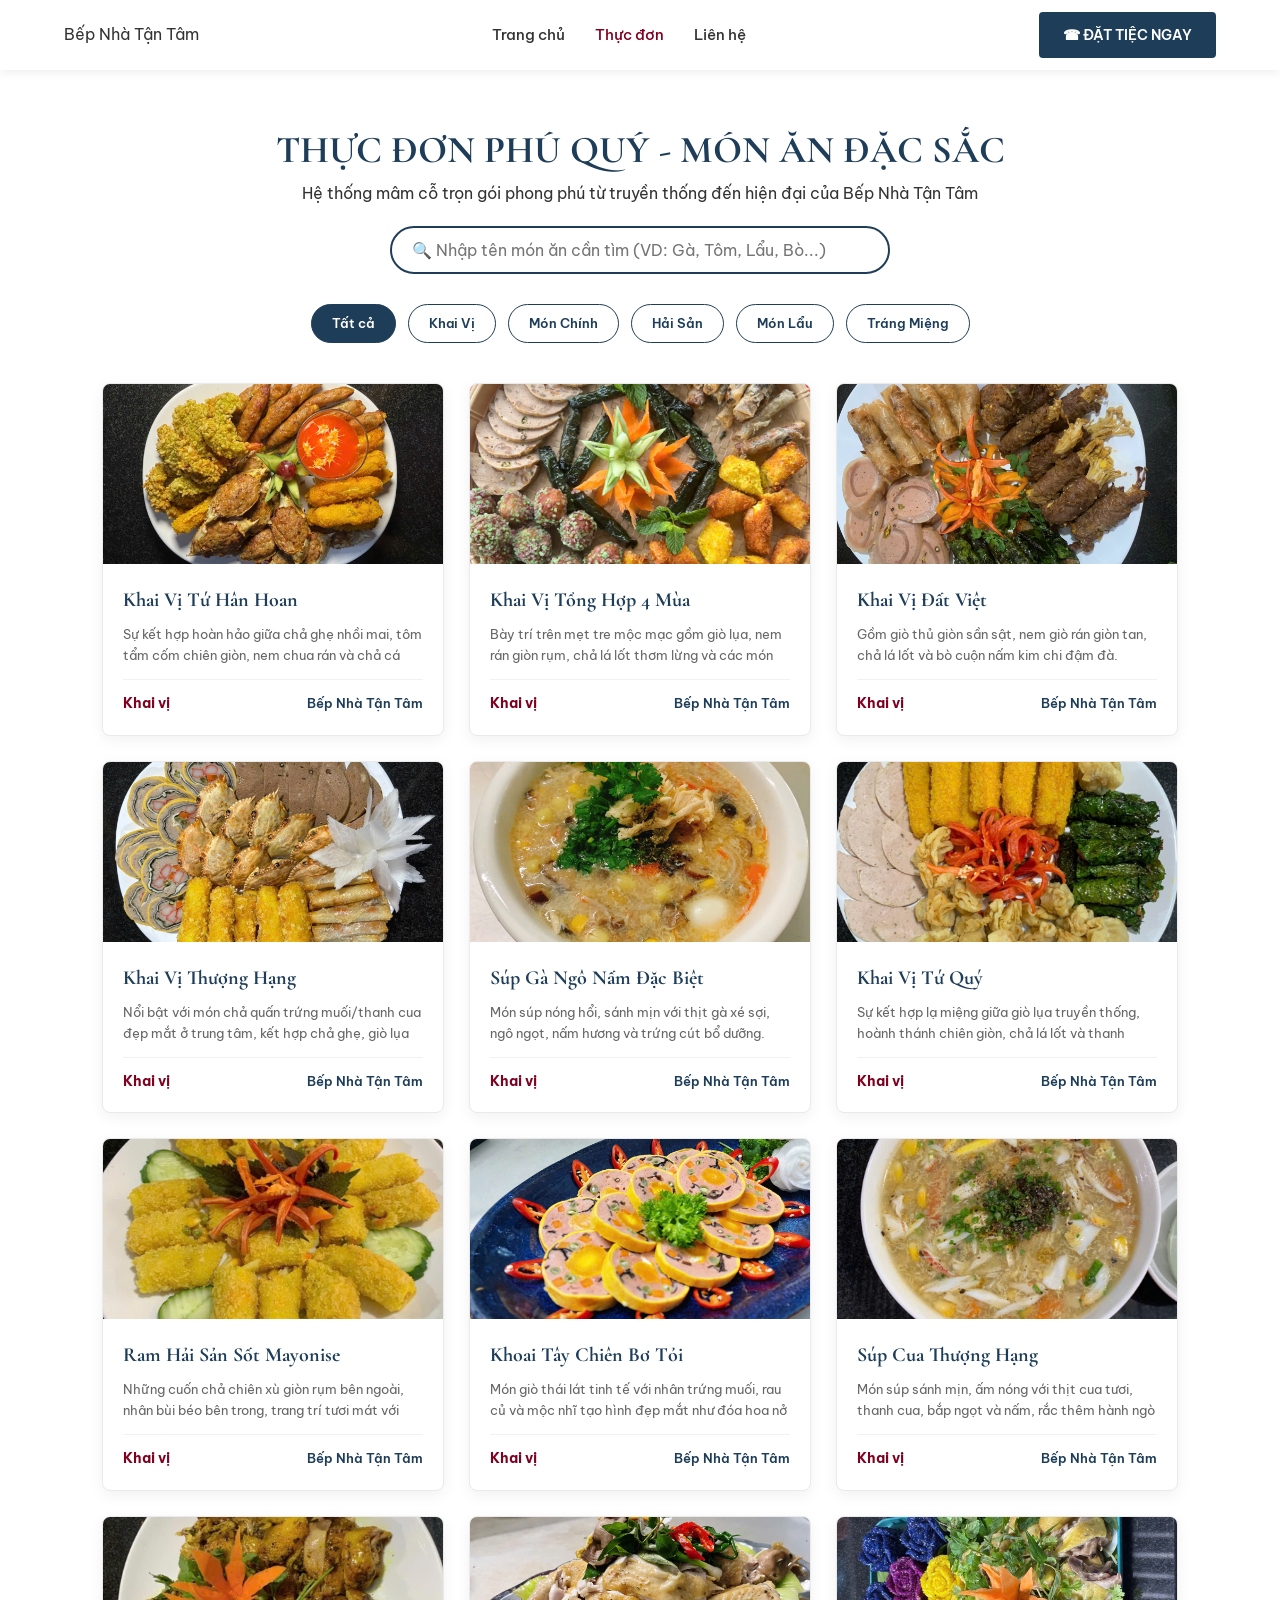
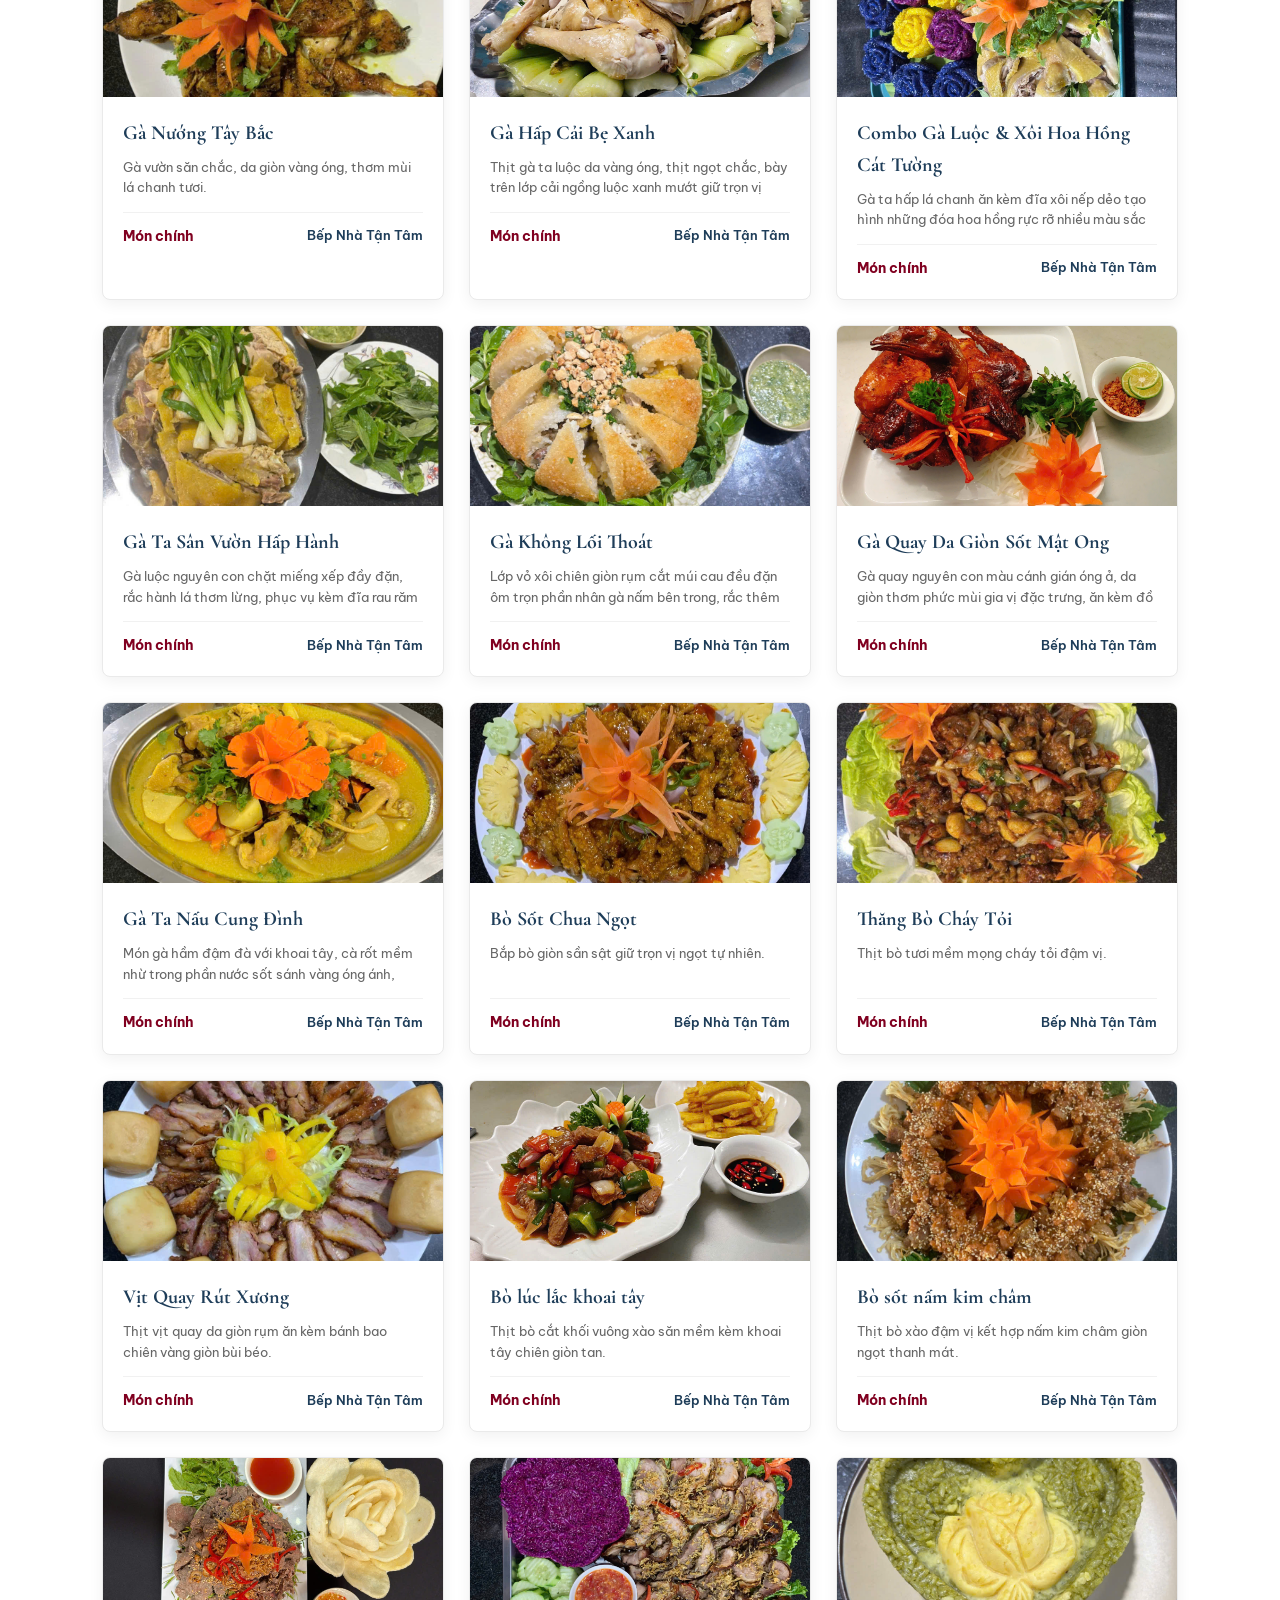
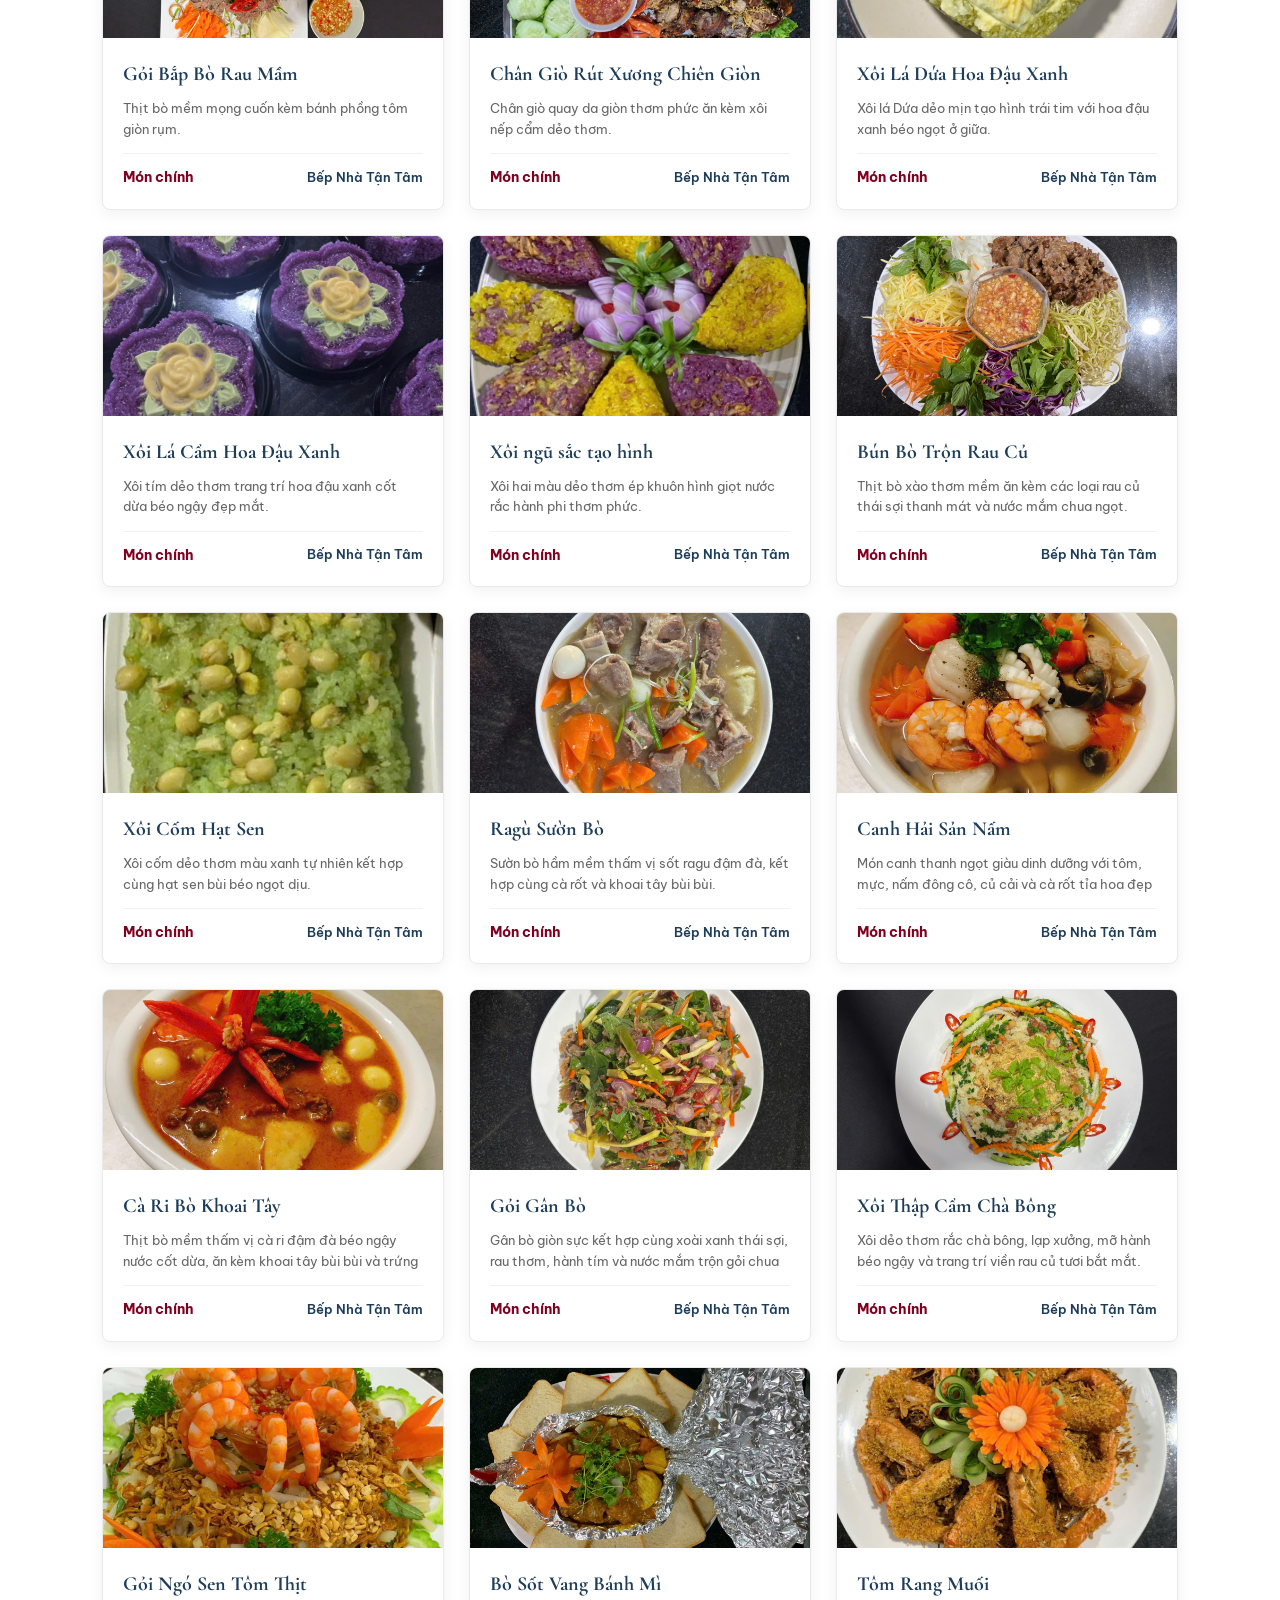
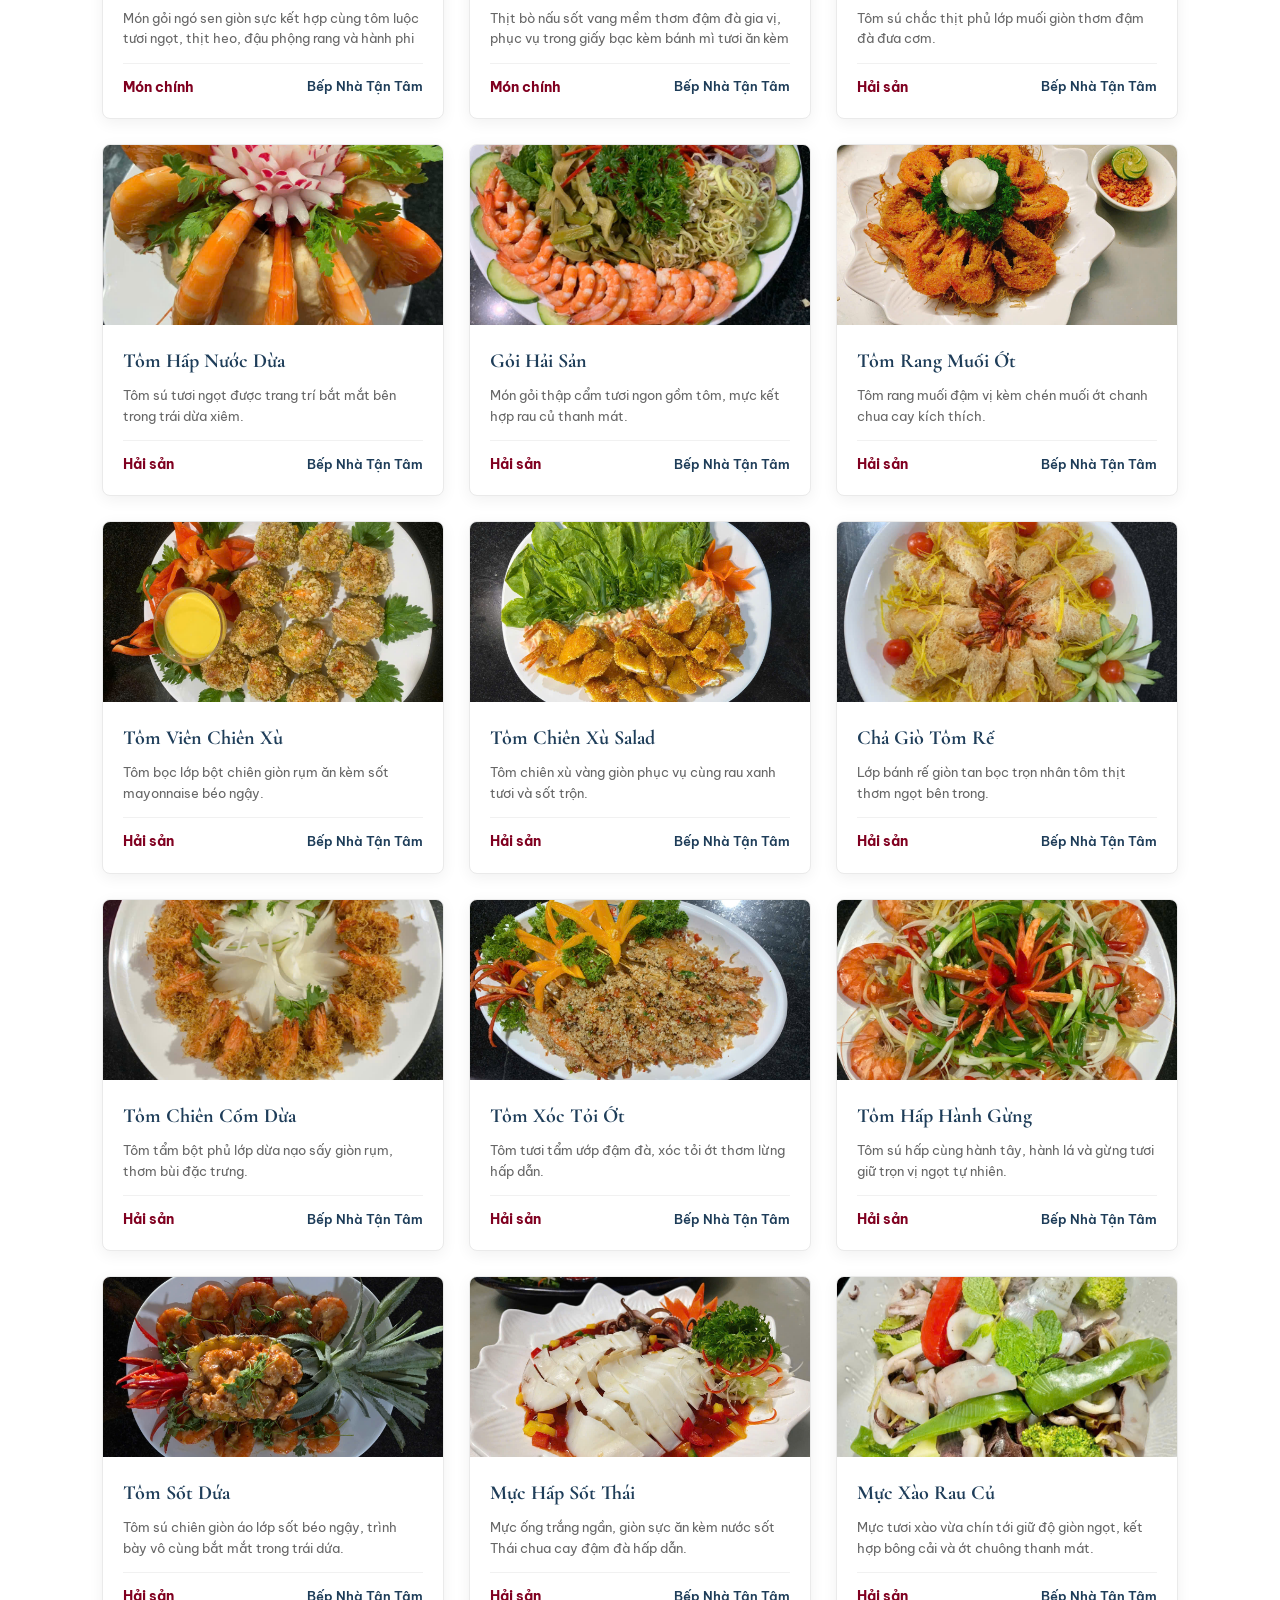
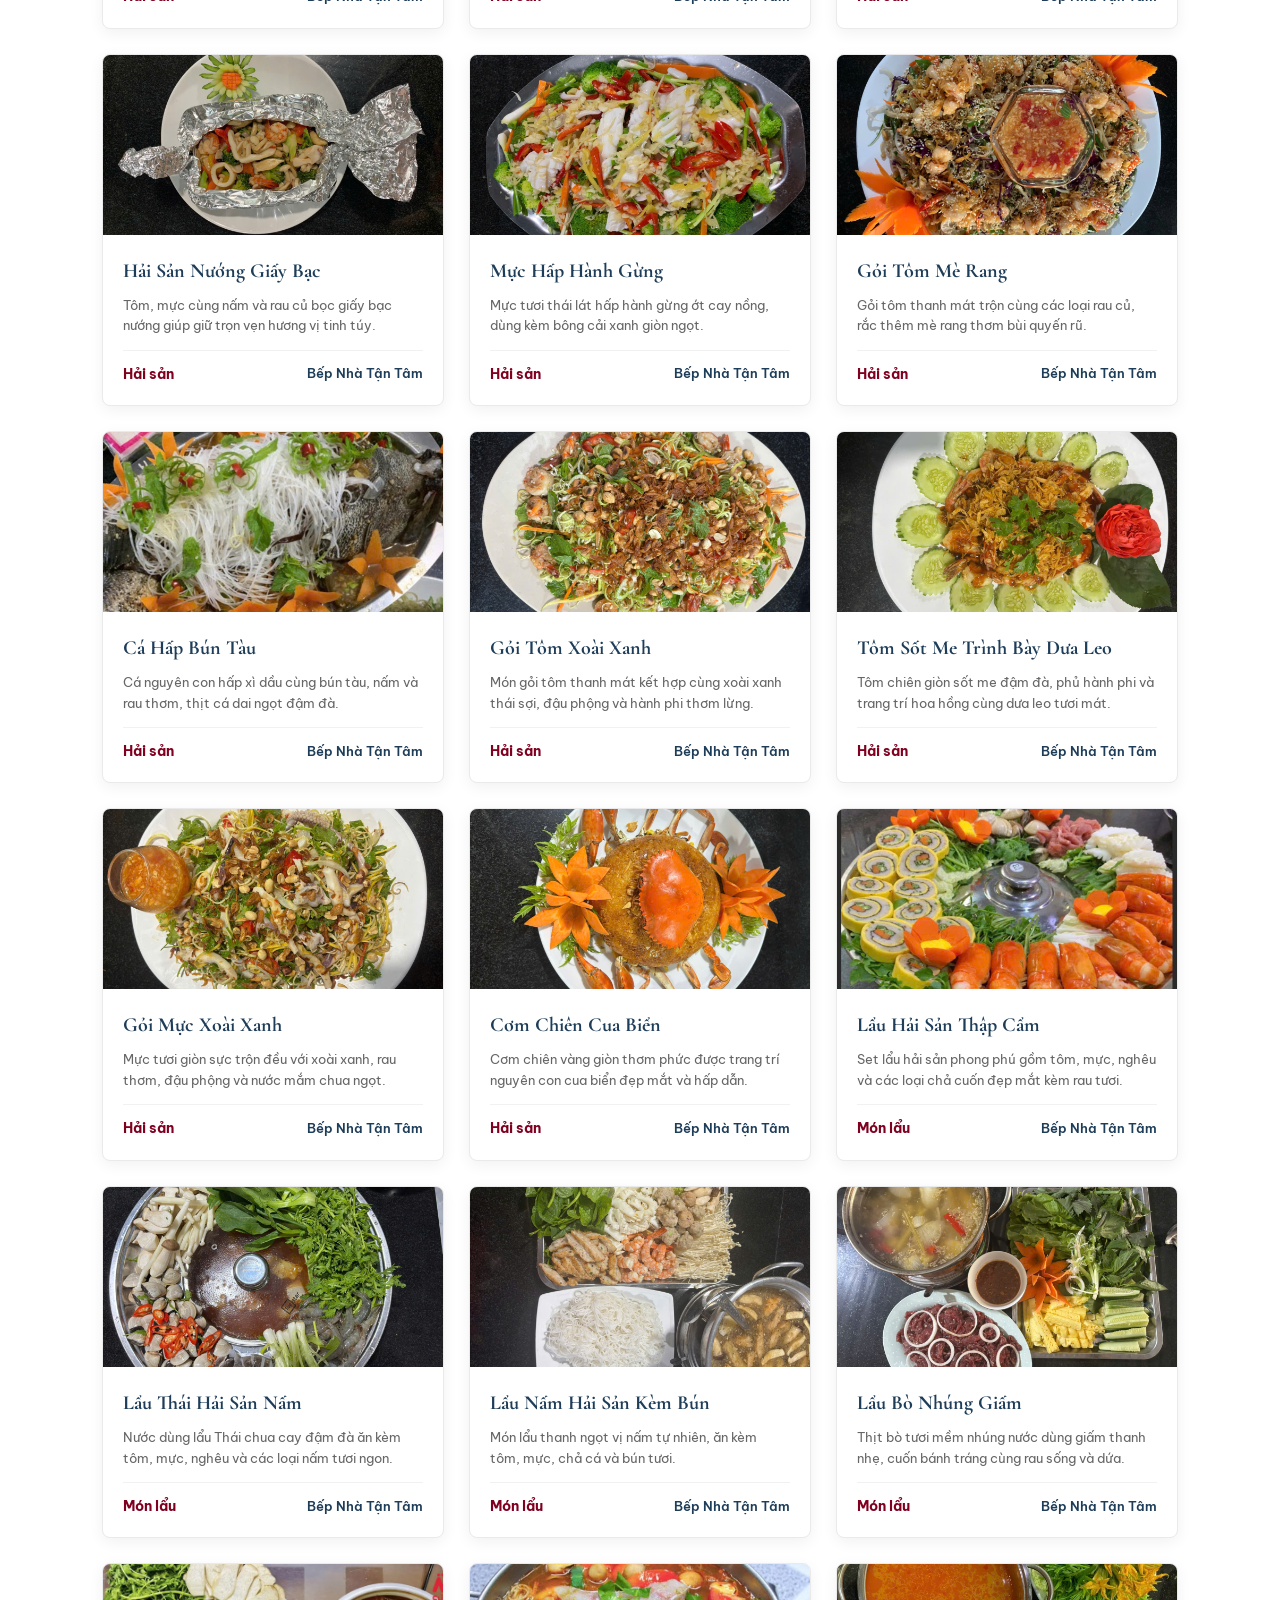
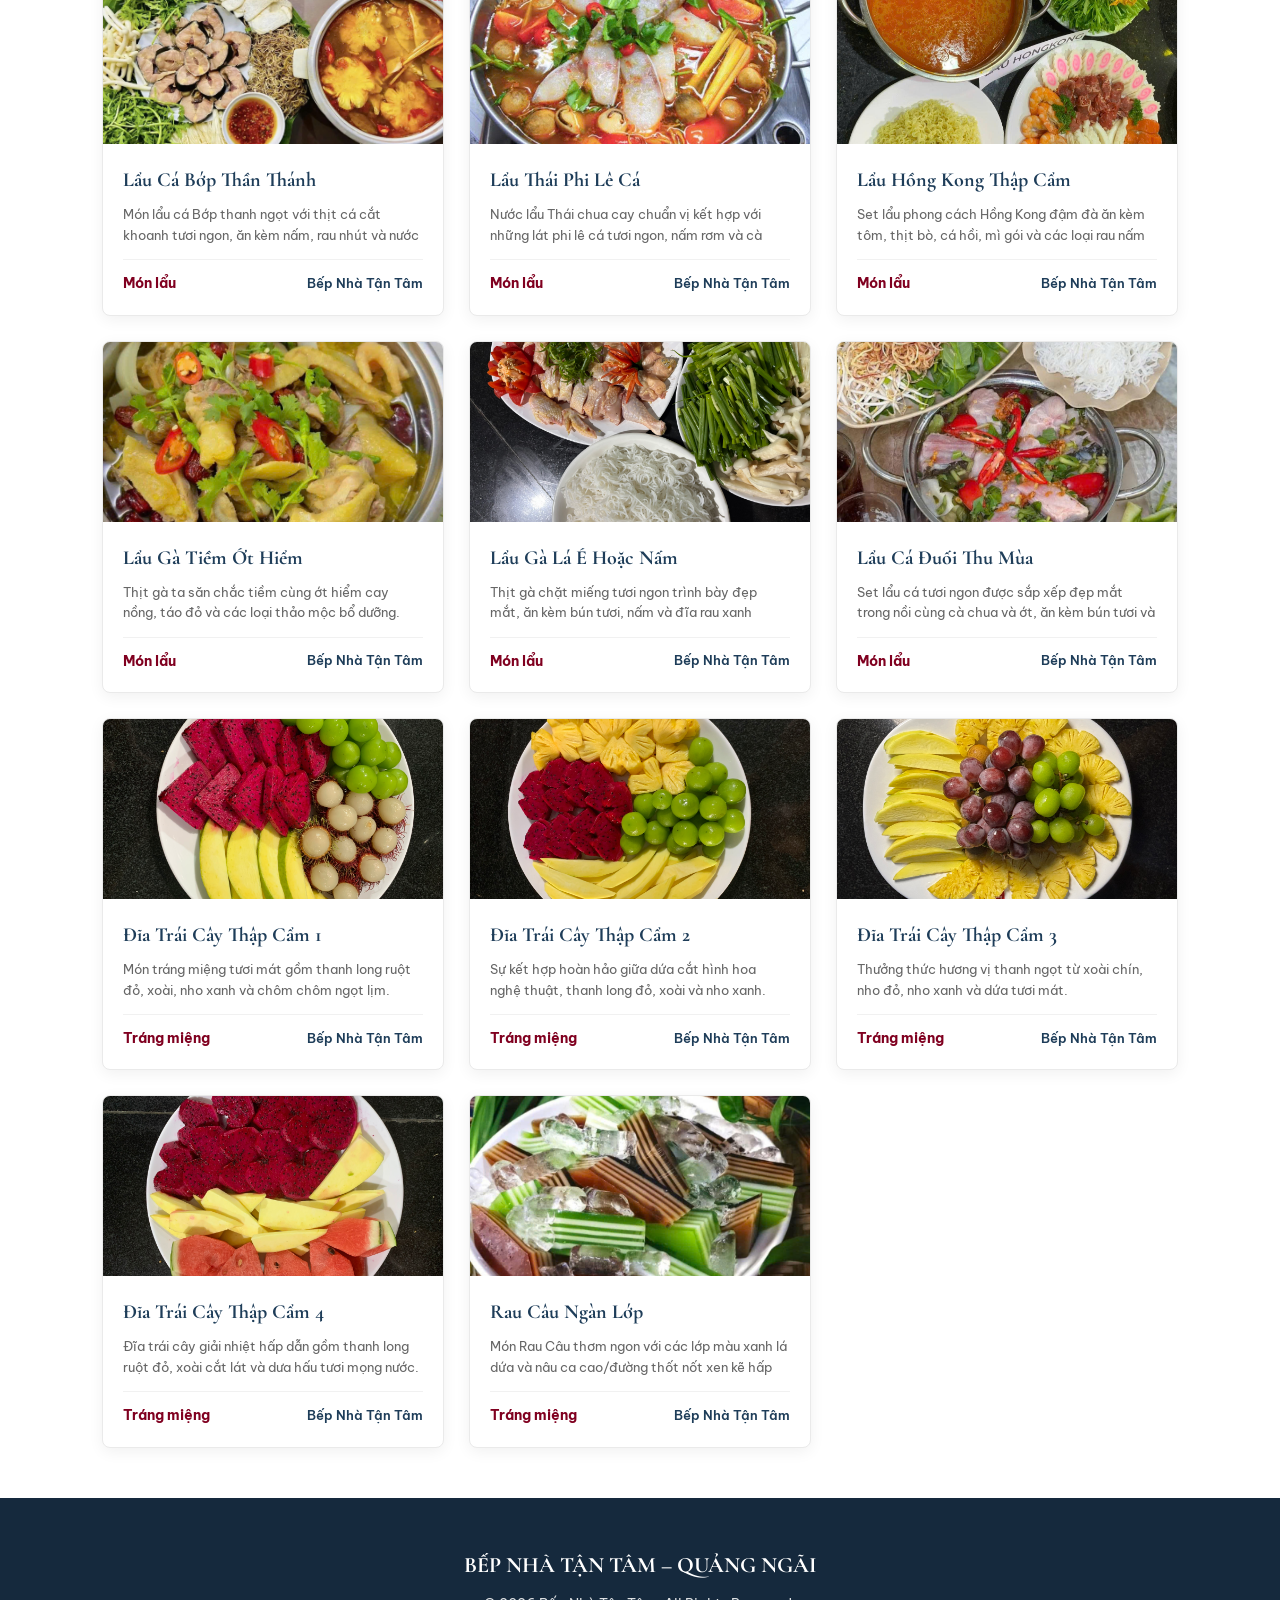
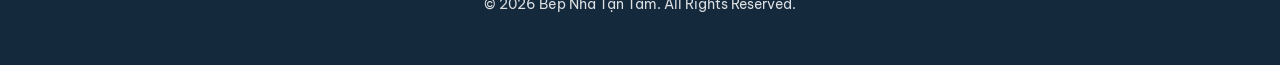
==== commit 7b98c3db: "Update thucdon.html" ====
--- a/thucdon.html
+++ b/thucdon.html
@@ -95,11 +95,10 @@
             <div class="menu-item-card" data-category="monchinh"><div class="menu-img-wrap"><img src="images/mon_chinh_17.jpg" alt="Xôi ngũ sắc tạo hình"></div><div class="menu-content"><h4>Xôi ngũ sắc tạo hình</h4><p>Xôi hai màu dẻo thơm ép khuôn hình giọt nước rắc hành phi thơm phức.</p><div class="menu-footer"><span class="price">Món chính</span><span style="font-size: 13px; font-weight: 600; color: var(--wood-brown);">Bếp Nhà Tận Tâm</span></div></div></div>
             <div class="menu-item-card" data-category="monchinh"><div class="menu-img-wrap"><img src="images/mon_chinh_18.jpg" alt="Bún Bò Trộn Rau Củ"></div><div class="menu-content"><h4>Bún Bò Trộn Rau Củ</h4><p>Thịt bò xào thơm mềm ăn kèm các loại rau củ thái sợi thanh mát và nước mắm chua ngọt.</p><div class="menu-footer"><span class="price">Món chính</span><span style="font-size: 13px; font-weight: 600; color: var(--wood-brown);">Bếp Nhà Tận Tâm</span></div></div></div>
             <div class="menu-item-card" data-category="monchinh"><div class="menu-img-wrap"><img src="images/mon_chinh_19.jpg" alt="Xôi Cốm Hạt Sen"></div><div class="menu-content"><h4>Xôi Cốm Hạt Sen</h4><p>Xôi cốm dẻo thơm màu xanh tự nhiên kết hợp cùng hạt sen bùi béo ngọt dịu.</p><div class="menu-footer"><span class="price">Món chính</span><span style="font-size: 13px; font-weight: 600; color: var(--wood-brown);">Bếp Nhà Tận Tâm</span></div></div></div>
-            <div class="menu-item-card" data-category="monchinh"><div class="menu-img-wrap"><img src="images/mon_chinh_20.jpg" alt="Gỏi Bò Xoài Xanh"></div><div class="menu-content"><h4>Gỏi Bò Xoài Xanh</h4><p>Thịt bò mềm trộn đều với xoài xanh thái sợi, rau thơm và hành tím chua ngọt kích thích vị giác.</p><div class="menu-footer"><span class="price">Món chính</span><span style="font-size: 13px; font-weight: 600; color: var(--wood-brown);">Bếp Nhà Tận Tâm</span></div></div></div>
             <div class="menu-item-card" data-category="monchinh"><div class="menu-img-wrap"><img src="images/mon_chinh_22.jpg" alt="Ragù Sườn Bò"></div><div class="menu-content"><h4>Ragù Sườn Bò</h4><p>Sườn bò hầm mềm thấm vị sốt ragu đậm đà, kết hợp cùng cà rốt và khoai tây bùi bùi.</p><div class="menu-footer"><span class="price">Món chính</span><span style="font-size: 13px; font-weight: 600; color: var(--wood-brown);">Bếp Nhà Tận Tâm</span></div></div></div>
             <div class="menu-item-card" data-category="monchinh"><div class="menu-img-wrap"><img src="images/mon_chinh_23.jpg" alt="Canh Hải Sản Nấm"></div><div class="menu-content"><h4>Canh Hải Sản Nấm</h4><p>Món canh thanh ngọt giàu dinh dưỡng với tôm, mực, nấm đông cô, củ cải và cà rốt tỉa hoa đẹp mắt.</p><div class="menu-footer"><span class="price">Món chính</span><span style="font-size: 13px; font-weight: 600; color: var(--wood-brown);">Bếp Nhà Tận Tâm</span></div></div></div>
             <div class="menu-item-card" data-category="monchinh"><div class="menu-img-wrap"><img src="images/mon_chinh_24.jpg" alt="Cà Ri Bò Khoai Tây"></div><div class="menu-content"><h4>Cà Ri Bò Khoai Tây</h4><p>Thịt bò mềm thấm vị cà ri đậm đà béo ngậy nước cốt dừa, ăn kèm khoai tây bùi bùi và trứng cút.</p><div class="menu-footer"><span class="price">Món chính</span><span style="font-size: 13px; font-weight: 600; color: var(--wood-brown);">Bếp Nhà Tận Tâm</span></div></div></div>
-            <div class="menu-item-card" data-category="monchinh"><div class="menu-img-wrap"><img src="images/mon_chinh_20_2.jpg" alt="Gỏi Gân Bò"></div><div class="menu-content"><h4>Gỏi Gân Bò</h4><p>Gân bò giòn sực kết hợp cùng xoài xanh thái sợi, rau thơm, hành tím và nước mắm trộn gỏi chua ngọt đậm đà.</p><div class="menu-footer"><span class="price">Món chính</span><span style="font-size: 13px; font-weight: 600; color: var(--wood-brown);">Bếp Nhà Tận Tâm</span></div></div></div>
+            <div class="menu-item-card" data-category="monchinh"><div class="menu-img-wrap"><img src="images/mon_chinh_20.jpg" alt="Gỏi Gân Bò"></div><div class="menu-content"><h4>Gỏi Gân Bò</h4><p>Gân bò giòn sực kết hợp cùng xoài xanh thái sợi, rau thơm, hành tím và nước mắm trộn gỏi chua ngọt đậm đà.</p><div class="menu-footer"><span class="price">Món chính</span><span style="font-size: 13px; font-weight: 600; color: var(--wood-brown);">Bếp Nhà Tận Tâm</span></div></div></div>
             <div class="menu-item-card" data-category="monchinh"><div class="menu-img-wrap"><img src="images/mon_chinh_21.jpg" alt="Xôi Thập Cẩm Chà Bông"></div><div class="menu-content"><h4>Xôi Thập Cẩm Chà Bông</h4><p>Xôi dẻo thơm rắc chà bông, lạp xưởng, mỡ hành béo ngậy và trang trí viền rau củ tươi bắt mắt.</p><div class="menu-footer"><span class="price">Món chính</span><span style="font-size: 13px; font-weight: 600; color: var(--wood-brown);">Bếp Nhà Tận Tâm</span></div></div></div>
             <div class="menu-item-card" data-category="monchinh"><div class="menu-img-wrap"><img src="images/mon_chinh_25.jpg" alt="Gỏi Ngó Sen Tôm Thịt"></div><div class="menu-content"><h4>Gỏi Ngó Sen Tôm Thịt</h4><p>Món gỏi ngó sen giòn sực kết hợp cùng tôm luộc tươi ngọt, thịt heo, đậu phộng rang và hành phi thơm lừng.</p><div class="menu-footer"><span class="price">Món chính</span><span style="font-size: 13px; font-weight: 600; color: var(--wood-brown);">Bếp Nhà Tận Tâm</span></div></div></div>
             <div class="menu-item-card" data-category="monchinh"><div class="menu-img-wrap"><img src="images/mon_chinh_26.jpg" alt="Bò Sốt Vang Bánh Mì"></div><div class="menu-content"><h4>Bò Sốt Vang Bánh Mì</h4><p>Thịt bò nấu sốt vang mềm thơm đậm đà gia vị, phục vụ trong giấy bạc kèm bánh mì tươi ăn kèm hấp dẫn.</p><div class="menu-footer"><span class="price">Món chính</span><span style="font-size: 13px; font-weight: 600; color: var(--wood-brown);">Bếp Nhà Tận Tâm</span></div></div></div>
